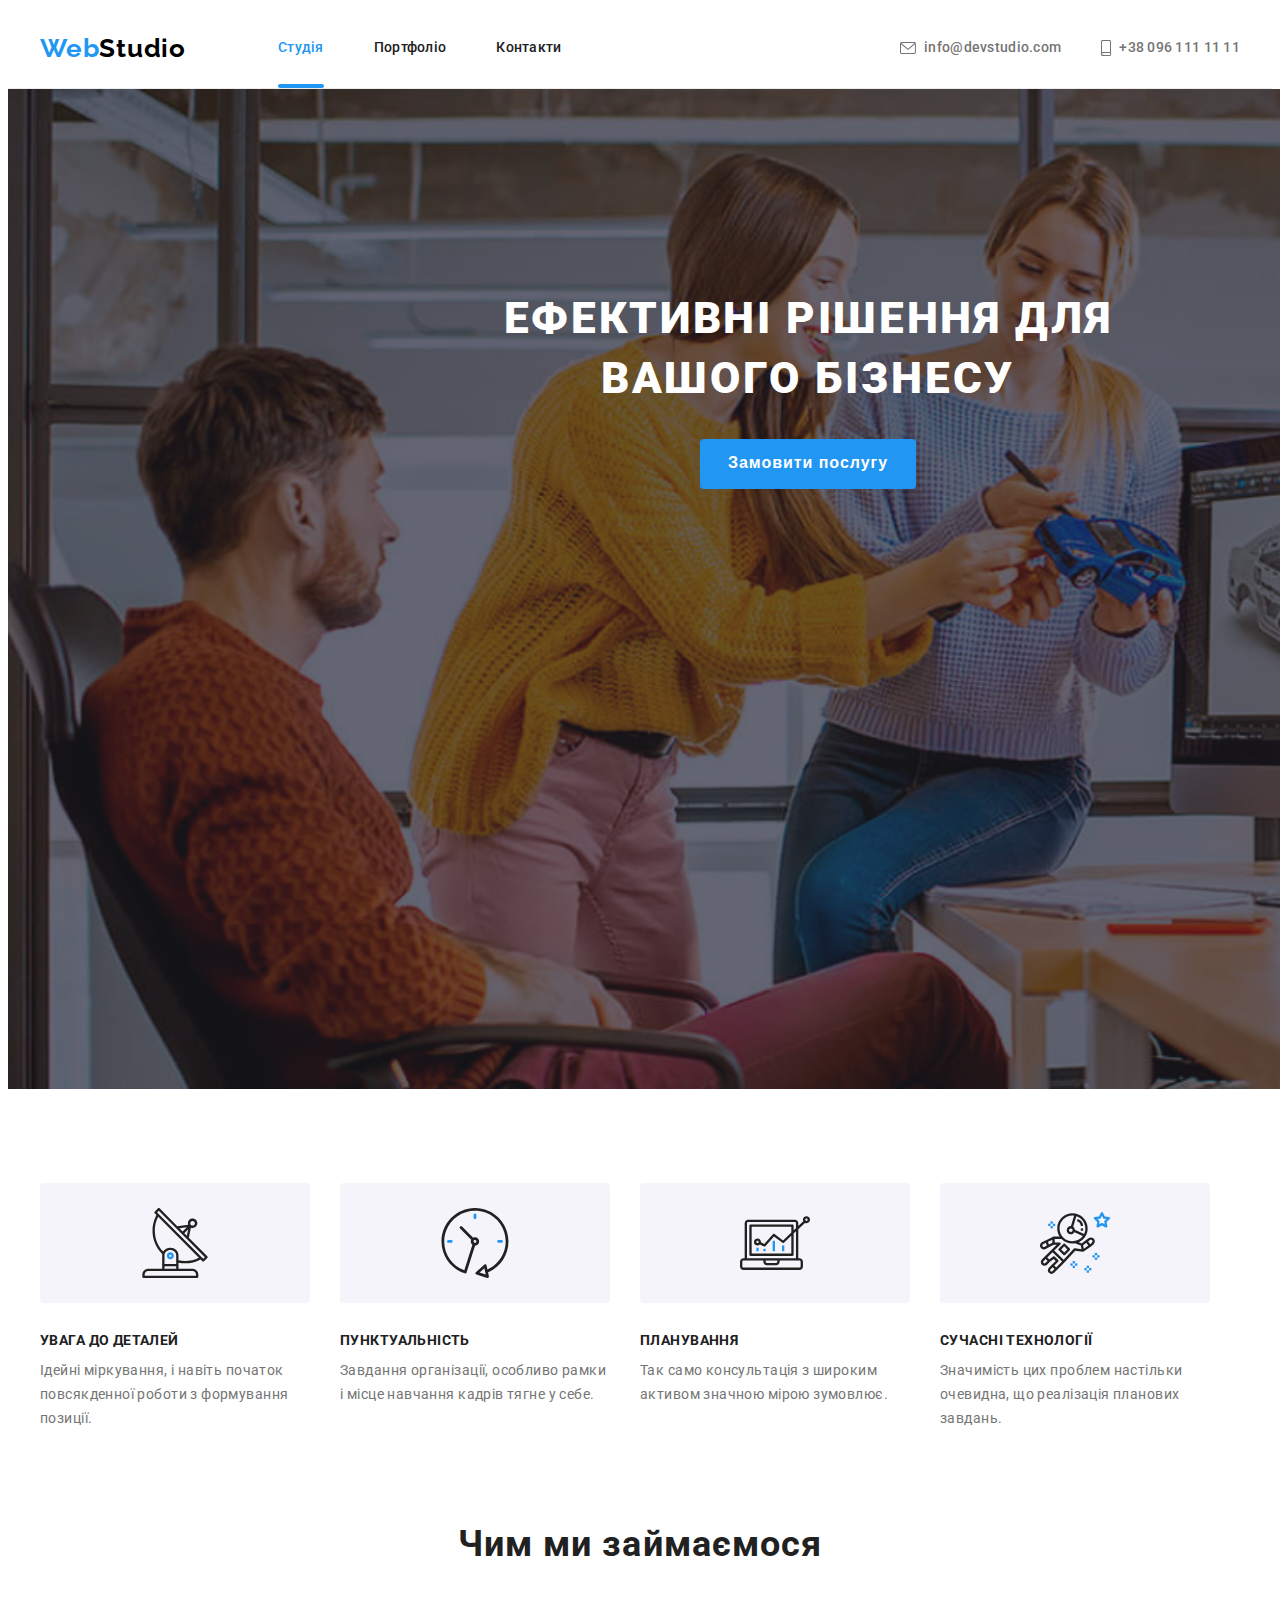
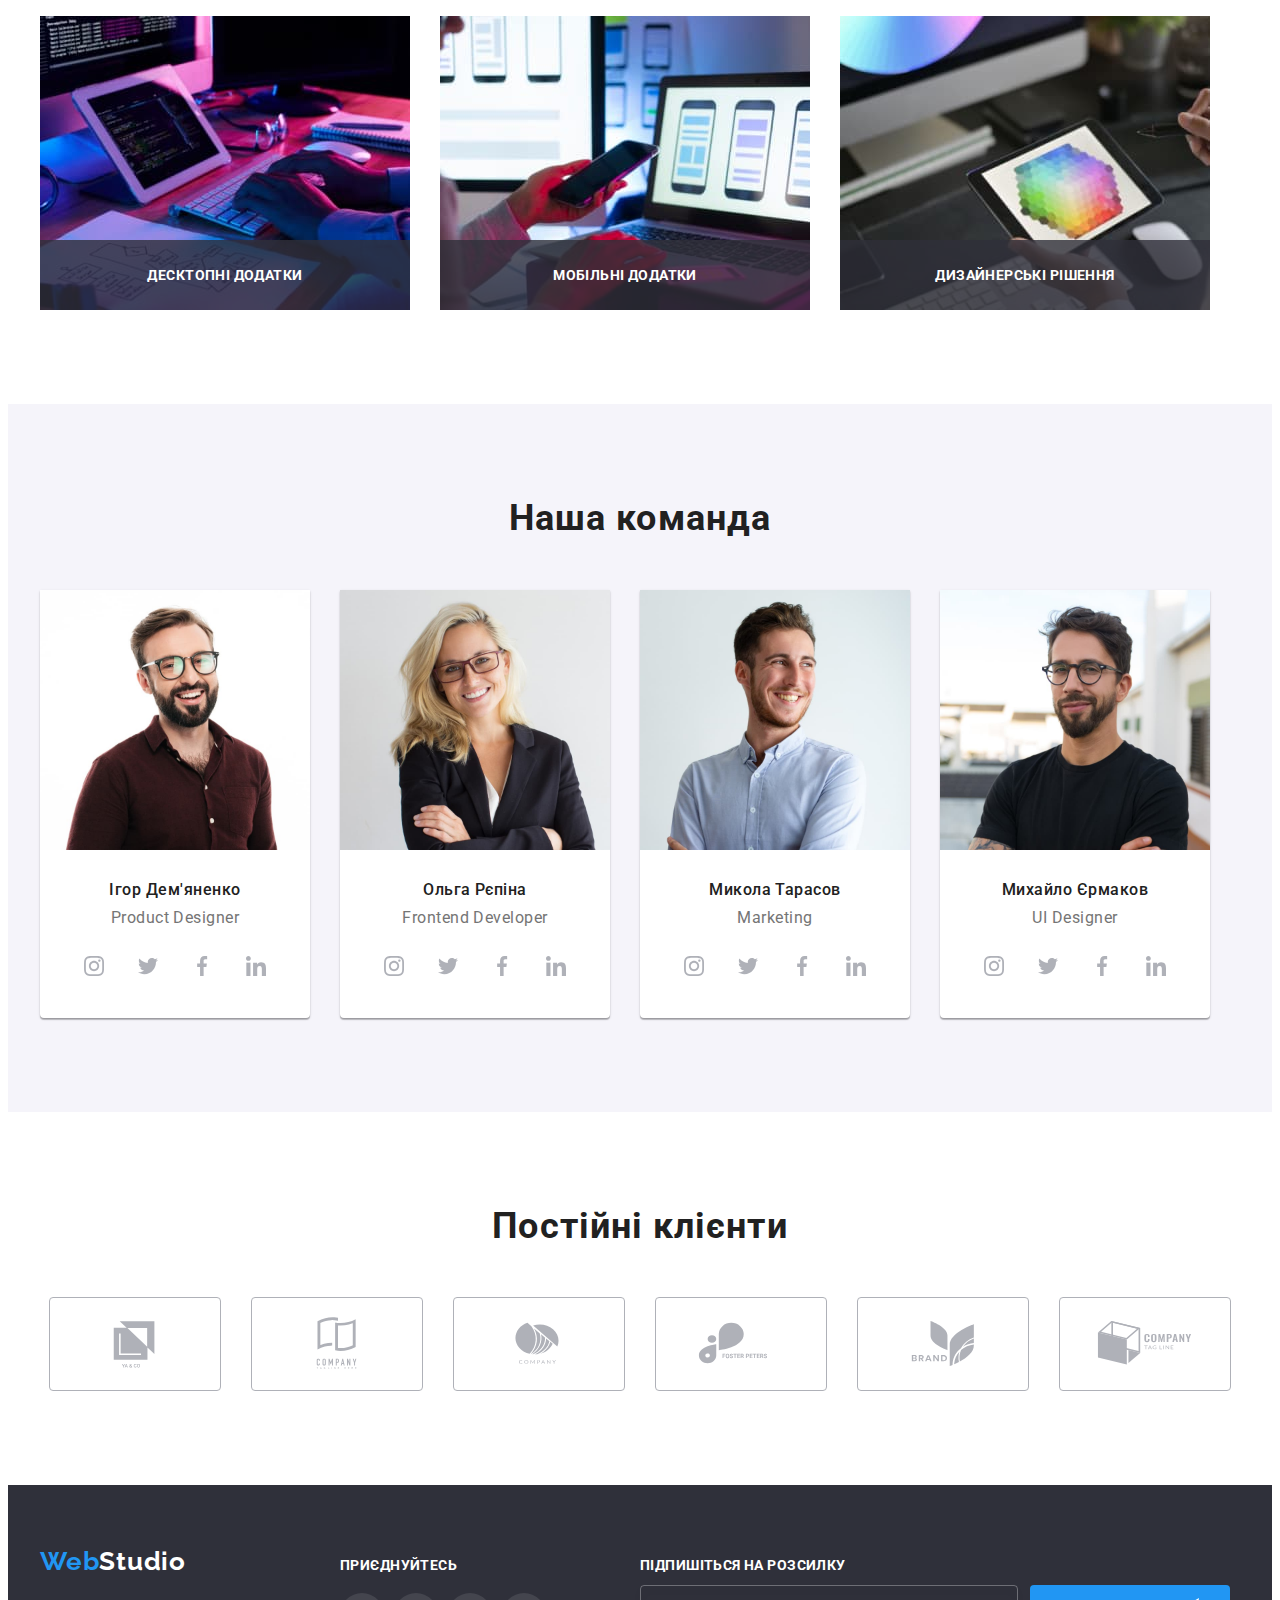
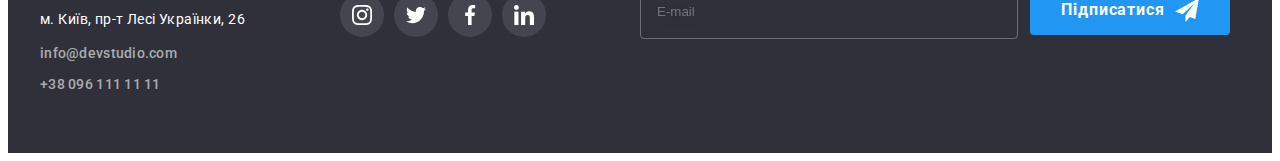
==== index.html @ a625bf7d "Add files via upload" ====
<!DOCTYPE html>

<html lang="uk">
<head>
    <meta charset="UTF-8">
    <meta http-equiv="X-UA-Compatible" content="IE=edge">
    <meta name="viewport" content="width=device-width, initial-scale=1.0">
    <title>WebStudio</title>
    <link rel="stylesheet" href="https://cdnjs.cloudflare.com/ajax/libs/modern-normalize/1.1.0/modern-normalize.min.css" integrity="sha512-wpPYUAdjBVSE4KJnH1VR1HeZfpl1ub8YT/NKx4PuQ5NmX2tKuGu6U/JRp5y+Y8XG2tV+wKQpNHVUX03MfMFn9Q==" crossorigin="anonymous" referrerpolicy="no-referrer">
    <link rel="preconnect" href="https://fonts.googleapis.com">
<link rel="preconnect" href="https://fonts.gstatic.com" crossorigin>
<link href="https://fonts.googleapis.com/css2?family=Raleway:wght@700&family=Roboto:wght@400;500;700;900&display=swap" rel="stylesheet">

    <link rel="stylesheet" href="./css/styles.css">
</head>
<body>
    <header class="main-header">
        <div class="container header-container">
        <nav class="navigation">
            <a class="logo"  href="./index.html" lang="en">
                <span>Web</span>Studio
            </a>
<ul class="list nav-list">
    <li class="nav-list-items">
        <a class="studio link menu-link-header" href="./index.html">Студія</a>
    </li>
    <li class="nav-list-items">
        <a class="menu-link link " href="./portfolio.html">Портфоліо</a>
    </li>
    <li class="nav-list-items">
        <a class="menu-link link " href="">Контакти</a>
    </li>
</ul>
</nav>
<ul class="list header-feedback">
   <li class="nav-feedback">
<a class=" link header-mail" href="mailto:info@devstudio.com">
    <svg class="header-images" width="16" height="12">
        <use href="./images/svg/social.svg#icon-envelope">

        </use>
    </svg>
    info@devstudio.com
    </a>
</li>

    <li class="nav-feedback">
<a class="link number" href="tel:+380961111111">
    <svg class="header-images" width="10" height="16">
        <use href="./images/svg/social.svg#icon-smartphone">

        </use>
    </svg>
    +38 096 111 11 11
</a>

</li>

</ul>
     </div>

    </header>
    <main>

    <section class="main-section-color">
        <div class="main-section container">
            <h1 class="main-text">Ефективні рішення для вашого бізнесу</h1>

                <button class="main-button" type="button" data-modal-open>Замовити послугу</button>
            </div>
    </section>
    <section class="our-advantages">
        <div class="container">
        <h2 class="invisible">Наші Переваги</h2>
        <ul class="list main-sabtitle">
            <li class="employees-subtitle">
                <div class="background-color">
                <svg class="work-images" width="70" height="70">
                    <use href="./images/svg/our-work.svg#icon-antenna-1"></use>
                </svg>
            </div>
                <h3 class="saptitel">УВАГА ДО ДЕТАЛЕЙ</h3>
                <p class="sabtitel">Ідейні міркування, і навіть початок повсякденної роботи з формування позиції.</p>
            </li>
            <li class="employees-subtitle">
                <div class="background-color">
                <svg class="work-images" width="70" height="70">
                    <use href="./images/svg/our-work.svg#icon-clock-1"></use>
                </svg>
            </div>
                <h3 class="saptitel">ПУНКТУАЛЬНІСТЬ</h3>
                <p class="sabtitel">Завдання організації, особливо рамки і місце навчання кадрів тягне у себе.</p>

            </li>
            <li class="employees-subtitle">
                <div class="background-color">
                <svg class="work-images" width="70" height="70">
                    <use href="./images/svg/our-work.svg#icon-diagram-1"></use>
                </svg>
            </div>
                <h3 class="saptitel">ПЛАНУВАННЯ</h3>
                <p class="sabtitel">Так само консультація з широким активом значною мірою зумовлює.</p>  
            </li>
            <li class="employees-subtitle">
                <div class="background-color">
                <svg class="work-images" width="70" height="70">
                    <use href="./images/svg/our-work.svg#icon-astronaut-1"></use>
                </svg>
            </div>
                <h3 class="saptitel">СУЧАСНІ ТЕХНОЛОГІЇ</h3>
        <p class="sabtitel">Значимість цих проблем настільки очевидна, що реалізація планових завдань.</p>
            </li>
        </ul>
</div>
    </section>
    <section class="our-work">
        <div class="container">
            <h2 class="team">Чим ми займаємося</h2>   
            <ul class="list work-images">
                <li class="images">
                  <img src="images/work/type.jpg" class="pictures" alt="друкує" width="370" height="294"> 
                  <div class="our-job text">Десктопні додатки</div> 
                </li>
                <li class="images">
                    <img src="images/work/telefone.jpg" class="pictures" alt="звіряє" width="370" height="294">  
                    <div class="our-job text">Мобільні додатки</div> 
                </li>
                <li class="images">
                    <img src="images/work/ipad.jpg" class="pictures" alt="малює" width="370" height="294">  
                    <div class="our-job text">Дизайнерські рішення</div> 
                </li>
            </ul>  
        </div> 
    </section>
    <section class="our-team"> 
        <div class="container">
            <h2 class="team">Наша команда</h2>
            <ul class="list employees">
                <li class="employees-card">
                    <img src="images/team/igor.jpg" class="pictures" alt="Ігор Дем'яненко" width="270" height="260">
                    <div class="names-jobs-style">
                    <h3 class="names">Ігор Дем'яненко</h3>
                    <p class="jobs">Product Designer</p>
                    <ul class="list workers-social">
                     <li class="workers-link-items">
                    <a href="" class="workers-link">
                        <svg class="workers">
                            <use href="./images/svg/social.svg#icon-instagram-2" width="20" height="20"></use>
                        </svg>
                    </a>
                    </li>
                    <li class="workers-link-items">
                    <a href="" class="workers-link">
                        <svg class="workers">
                            <use href="./images/svg/social.svg#icon-twitter-1" width="20" height="20"></use>
                        </svg>
                    </a>
                    </li>
                    <li class="workers-link-items">
                    <a href="" class="workers-link">
                        <svg class="workers">
                            <use href="./images/svg/social.svg#icon-facebook-1" width="20" height="20"></use>
                        </svg>
                    </a>
                    </li>
                    <li class="workers-link-items">
                    <a href="" class="workers-link">
                        <svg class="workers">
                            <use href="./images/svg/social.svg#icon-linkedin-1" width="20" height="20"></use>
                        </svg>
                    </a>
                    </li>
                    </ul>   
                </div>

                </li>
                <li class="employees-card">
                    <img src="images/team/repinaolga.jpg" class="pictures" alt="Ольга Рєпіна" width="270" height="260">
                    <div class="names-jobs-style">
                    <h3 class="names">Ольга Рєпіна</h3>
                    <p class="jobs">Frontend Developer</p>
                    <ul class="list workers-social">
                        <li class="workers-link-items">
                       <a href="" class="workers-link">
                           <svg class="workers">
                               <use href="./images/svg/social.svg#icon-instagram-2" width="20" height="20"></use>
                           </svg>
                       </a>
                       </li>
                       <li class="workers-link-items">
                       <a href="" class="workers-link">
                           <svg class="workers">
                               <use href="./images/svg/social.svg#icon-twitter-1" width="20" height="20"></use>
                           </svg>
                       </a>
                       </li>
                       <li class="workers-link-items">
                       <a href="" class="workers-link">
                           <svg class="workers">
                               <use href="./images/svg/social.svg#icon-facebook-1" width="20" height="20"></use>
                           </svg>
                       </a>
                       </li>
                       <li class="workers-link-items">
                       <a href="" class="workers-link">
                           <svg class="workers">
                               <use href="./images/svg/social.svg#icon-linkedin-1" width="20" height="20"></use>
                           </svg>
                       </a>
                       </li>
                       </ul>   
                    
                    </div>

                </li>
                <li class="employees-card">
                    <img src="images/team/mikola.jpg" class="pictures" alt="Микола Тарасов" width="270" height="260">
                    <div class="names-jobs-style">
                    <h3 class="names">Микола Тарасов</h3>
                    <p class="jobs">Marketing</p>
                    <ul class="list workers-social">
                     <li class="workers-link-items">
                    <a href="" class="workers-link">
                        <svg class="workers">
                            <use href="./images/svg/social.svg#icon-instagram-2" width="20" height="20"></use>
                        </svg>
                    </a>
                    </li>
                    <li class="workers-link-items">
                    <a href="" class="workers-link">
                        <svg class="workers">
                            <use href="./images/svg/social.svg#icon-twitter-1" width="20" height="20"></use>
                        </svg>
                    </a>
                    </li>
                    <li class="workers-link-items">
                    <a href="" class="workers-link">
                        <svg class="workers">
                            <use href="./images/svg/social.svg#icon-facebook-1" width="20" height="20"></use>
                        </svg>
                    </a>
                    </li>
                    <li class="workers-link-items">
                    <a href="" class="workers-link">
                        <svg class="workers">
                            <use href="./images/svg/social.svg#icon-linkedin-1" width="20" height="20"></use>
                        </svg>
                    </a>
                    </li>
                    </ul>   
                    
                    </div>

                </li>
                <li class="employees-card">
                    <img src="images/team/michael.jpg" class="pictures" alt="Михайло Єрмаков" width="270" height="260">
                    <div class="names-jobs-style">
                    <h3 class="names">Михайло Єрмаков</h3>
                    <p class="jobs">UI Designer</p>
                    <ul class="list workers-social">
                     <li class="workers-link-items">
                    <a href="" class="workers-link">
                        <svg class="workers">
                            <use href="./images/svg/social.svg#icon-instagram-2" width="20" height="20"></use>
                        </svg>
                    </a>
                    </li>
                    <li class="workers-link-items">
                    <a href="" class="workers-link">
                        <svg class="workers">
                            <use href="./images/svg/social.svg#icon-twitter-1" width="20" height="20"></use>
                        </svg>
                    </a>
                    </li>
                    <li class="workers-link-items">
                    <a href="" class="workers-link">
                        <svg class="workers">
                            <use href="./images/svg/social.svg#icon-facebook-1" width="20" height="20"></use>
                        </svg>
                    </a>
                    </li>
                    <li class="workers-link-items">
                    <a href="" class="workers-link">
                        <svg class="workers">
                            <use href="./images/svg/social.svg#icon-linkedin-1" width="20" height="20"></use>
                        </svg>
                    </a>
                    </li>
                    </ul>   
                    </div>

                </li>
                    
            </ul>
        </div>   
    </section>
    <section class="company">
        <div class="container">
        <h2 class="team ">Постійні клієнти</h2>

      <ul class=" list company-style">
        <li class="company-margin">
            <a href="" class="company-link">
                <svg class="company-icon">
                    <use href="./images/svg/company.svg#icon-Logo"></use>
                </svg>
            </a>
        </li>
        <li class="company-margin">
            <a href="" class="company-link">
                <svg class="company-icon">
                    <use href="./images/svg/company.svg#icon-Logo-1"></use>
                </svg>
            </a>
        </li>
        <li class="company-margin">
            <a href="" class="company-link">
                <svg class="company-icon">
                    <use href="./images/svg/company.svg#icon-Logo-2"></use>
                </svg>
            </a>
        </li>
        <li class="company-margin">
            <a href="" class="company-link">
                <svg class="company-icon">
                    <use href="./images/svg/company.svg#icon-Logo-3"></use>
                </svg>
            </a>
        </li>
        <li class="company-margin">
            <a href="" class="company-link">
                <svg class="company-icon">
                    <use href="./images/svg/company.svg#icon-Logo-4"></use>
                </svg>
            </a>
        </li>
        <li class="company-margin">
            <a href="" class="company-link">
                <svg class="company-icon">
                    <use href="./images/svg/company.svg#icon-Logo-5"></use>
                </svg>
            </a>
        </li>
      </ul>
</div>
    </section>
         </main>

    <footer>
        <div class="container footer-position">
            <div class="footer-address-position">
        <a class="footer-logo logo"  href="./index.html" lang="en">
            <span>Web</span>Studio
        </a>
            <address>
            <ul class="list footer-finish">
                <li class="footer-address">
                    <a class="link feedback-adress" href="https://goo.gl/maps/wqpZzDvNSCtZP2SS6" 
                    target="_blank" 
                    rel="noopener noreferrer">м. Київ, пр-т Лесі Українки, 26</a>
                </li>
                <li class="footer-address">
                    <a class="link feedback" href="mailto:info@devstudio.com">info@devstudio.com</a>
                </li>
                <li class="footer-address">
                    <a class="link feedback" href="tel:+380961111111">+38 096 111 11 11</a>
                </li>
            </ul>
        </address>
    </div>
<div class="footer-margin">
    <h2 class="team footer-team">приєднуйтесь</h2>
    <ul class="list workers-social-footer">
        <li class="workers-link-items">
       <a href="" class="workers-link-footer">
           <svg class="workers-footer">
               <use href="./images/svg/social.svg#icon-instagram-2" width="20" height="20"></use>
           </svg>
       </a>
       </li>
       <li class="workers-link-items">
       <a href="" class="workers-link-footer">
           <svg class="workers-footer">
               <use href="./images/svg/social.svg#icon-twitter-1" width="20" height="20"></use>
           </svg>
       </a>
       </li>
       <li class="workers-link-items">
       <a href="" class="workers-link-footer">
           <svg class="workers-footer">
               <use href="./images/svg/social.svg#icon-facebook-1" width="20" height="20"></use>
           </svg>
       </a>
       </li>
       <li class="workers-link-items">
       <a href="" class="workers-link-footer">
           <svg class="workers-footer">
               <use href="./images/svg/social.svg#icon-linkedin-1" width="20" height="20"></use>
           </svg>
       </a>
       </li>
       </ul>   
</div>
    <div>
<h2 class="text feedback-footer-text">Підпишіться на розсилку</h2>
        <form class="ex-flex"> 
        <span>
    <input name="user_mail" type="email" class="contact-mail-footer" placeholder="E-mail">
</span>
    <button type="button" class="footer-btn">Підписатися
        <svg class="picture-button">
         <use href="./images/svg/social.svg#telegramm" width="24" height="24"></use>
        </svg>
    </button>
</form>
</div>
    </div>
    </footer>
    <div class="backdrop is-hidden " data-modal>
        <div class="modal-window ">
            <button type="button" class="close-button" data-modal-close>
            <svg class="modal-close-icon" width="11" height="11">
                <use href="./images/svg/social.svg#close-button"></use>
            </svg>
        </button>

        <form class="contact-form">
            <p class="modal-window-text">Залиште свої дані, ми вам передзвонимо</p>
            <label class="contact-form-field">
                Ім'я
                <span class="contact-form-images">
                <input name="user_name" type="text" class="contact-form-input">
                <svg class="contact-form-images-pic">
                    <use href="./images/svg/social.svg#contact-user" width="12" height="12"></use> 
                </svg>
                </span>
            </label>
            <label class="contact-form-field">
                Телефон
                <span class="contact-form-images">
                <input name="user_telefone" type="tel" class="contact-form-input">
                <svg class="contact-form-images-pic">
                    <use href="./images/svg/social.svg#contact-telefone" width="13" height="13"></use> 
                </svg>
                </span>
            </label>
            <label class="contact-form-field">
                Пошта
                <span class="contact-form-images">
                <input name="user_mail" type="email" class="contact-form-input">
                <svg class="contact-form-images-pic">
                    <use href="./images/svg/social.svg#contact-mail" width="15" height="12"></use> 
                </svg>
                </span>
            </label>
            <label class="contact-form-field">
                Коментар
                <textarea name="user_comment" class="contact-form-message" placeholder="Введіть текст">

                </textarea>
            </label>
            <div class="contact-form-checkbox">
                <input id="checkbox" name="accept" type="checkbox" class="input-contact-form-checkbox visual-hidden" required>
                <label for="checkbox" class="contact-form-checkbox-label ">
                    Погоджуюся з розсилкою та приймаю&nbsp;<a href="" class="contact-link">Умови договору</a>
                </label>
                <button type="submit" class="contact-form-btn">Відправити</button>
            </div>
        </form>
        </div>
    </div>
    <script src="./js/modal.js"></script>
</body>
</html>
---- css/styles.css ----
/*=================PRIMARY=================*/

:root{
    --accent-color: #2196F3;
    --primary-text-color: #212121;
    --text-color: #FFFFFF;
    --feedback-color: #757575;
    --background-button-color: #188CE8;
    --background-buttons-color: #F5F4FA;
    --background-color: #2F303A ;
    --logo-color: #000000;
    --portfolio-background-color: #F5F5F5;
    --portfolio-header-color: #ECECEC;
    --social-color:  #AFB1B8;
    --contact-color: #212121;
}

/*=================CMON=================*/
.visual-hidden{
    position: absolute;
    width: 1px;
    height: 1px;
    margin: -1px;
    margin-top: 10px;
    margin-left: 8px;
    border: 0;
    padding: 0;
    white-space: nowrap;
    clip-path: inset(100%);
    clip: rect(0 0 0 0);
    overflow: hidden;
}
.text{
    font-family: 'Roboto';
font-style: normal;
font-weight: 700;
font-size: 14px;
line-height: 16px;
text-align: center;
letter-spacing: 0.03em;
text-transform: uppercase;
color: var(--text-color);
}
.link{
    text-decoration: none;
    font-family: 'Roboto', sans-serif;
font-style: normal;
font-weight: 500;
font-size: 14px;
line-height: 1.14;
letter-spacing: 0.02em;
color: var(--primary-text-color);
letter-spacing: 0.02em;
transition: color 250ms cubic-bezier(0.4, 0, 0.2, 1);
}
.link:hover,
.link:focus{

    color: var(--accent-color);
}
.container{
    width: 1200px;
    margin-left: auto;
    margin-right: auto;
    padding-left: 15px;
    padding-right: 15px;
}

.list{
    list-style: none;
    padding-left: 0px;
    margin-bottom: 0px;
}
body {
    color: var(--primary-text-color);
    font-family: 'Roboto', sans-serif;
}
.feedback-adress{
    color: var(--text-color);
    font-style: normal;
    font-weight: 400;
    font-size: 14px;
    line-height: 24px;
    letter-spacing: 0.03em;
}
/*=================/CMON=================*/



/*=================HEADER=================*/
.number{
    color: var(--feedback-color);
    padding-top: 32px;
    padding-bottom: 32px;
    display: flex;
    align-items: center;
}
.header-mail{
    color: var(--feedback-color);
    padding-top: 32px;
    padding-bottom: 32px;
    display: flex;
    align-items: center;
}

.studio{
    color: var(--accent-color);
    display: block;
    padding-bottom: 32px;
padding-top: 32px;

}
.logo{
    margin-right: 92px;
    text-decoration: none;
    font-family: 'Raleway',sans-serif;

font-style: normal;
font-weight: 700;
font-size: 26px;
line-height: 1.19;
color: var(--logo-color);
letter-spacing: 0.03em;
}
span{
    color: var(--accent-color);
}
.feedback{
    color: rgba(255, 255, 255, 0.6);
}
.header-container{
    display: flex;
    align-items: center;
}
.navigation{
    display: flex;
    align-items: center;
}
.nav-list{
  display: flex;
  align-items: center; 
  margin-top: 0; 
}
.header-feedback{
    display: flex;
    align-items: center;
    margin-left: auto;
    margin-top: 0;
}
.nav-list-items:not(:last-child){
    margin-right: 50px;
}
.nav-feedback:not(:last-child){
    margin-right: 40px;
}
.header-images{
    fill:currentColor;
    margin-right: 8px;
    
}
.menu-link-header{
    position: relative;
}
.menu-link-header::after{
    content: '';
    position: absolute;
    left: 0;
    bottom: 0;
    background: #2196F3;
    border-radius: 2px;
    display: block;
    width: 100%;
    height: 4px;
}
/*=================/HEADER=================*/


/*=================TEXT=================*/
.employees{
    display: flex;
    flex-wrap: wrap;
    margin-top: -30px;
    margin-left: -30px;
}
.employees-card{
    box-shadow: 0px 1px 3px rgba(0, 0, 0, 0.12),
     0px 1px 1px rgba(0, 0, 0, 0.14),
     0px 2px 1px rgba(0, 0, 0, 0.2);
     border-radius: 0px 0px 4px 4px;
     margin-top: 30px;
     margin-left: 30px;
     background-color: var(--text-color);
}
.main-section{
    justify-content:center;
    
}
.main-section-color{
    width: 1600px;
    height: 600px;
    margin-left: auto;
    margin-right: auto;
    background-image: linear-gradient(
        rgba(47, 48, 58, 0.4),
    rgba(47, 48, 58, 0.4)
    ), 
    url("../images/background/Img.png");
    background-size: cover;
    background-color: var(--background-color);
    padding-top: 200px;
    padding-bottom: 200px;
}
.main-text{
    text-align: center;
    max-width: 696px;
font-style: normal;
font-weight: 900;
font-size: 44px;
line-height: 1.36;
text-align: center;
letter-spacing: 0.06em;
text-transform: uppercase;
color: var(--text-color);
margin-bottom: 30px;
margin-top: 0;
margin-left: auto;
margin-right: auto;
}
.invisible{
    position: absolute;
    white-space: nowrap;
    width: 1px;
    height: 1px;
    overflow: hidden;
    border: 0;
    padding: 0;
    clip: rect(0 0 0 0);
    clip-path: inset(50%);
    margin: -1px;
}
.main-button{
    padding: 10px 24px;
    width: 216px;
    height: 50px;
    margin: 0 auto;
  display: block;
    
font-style: normal;
font-weight: 700;
font-size: 16px;
line-height: 1.8;
align-items: center;
text-align: center;
letter-spacing: 0.06em;
border-radius: 4px;
border: none;
    color: var(--text-color);
    background: var(--accent-color);
    transition:color 250ms cubic-bezier(0.4, 0, 0.2, 1);
}
.main-button:hover,
.main-button:focus{
    background-color: var(--background-button-color);
    cursor: pointer;
}
.main-button:active{
    background-color: var(--accent-color)
}
.saptitel{
    

font-style: normal;
font-weight: 700;
font-size: 14px;
line-height: 1.14;
letter-spacing: 0.03em;
text-transform: uppercase;
color: var(--primary-text-color);
max-width: 270px;
margin-top: 0;
margin-bottom: 10px;
}
.sabtitel{
    
font-style: normal;
font-weight: 400;
font-size: 14px;
line-height: 1.7;
letter-spacing: 0.03em;
color: var(--feedback-color);
max-width: 270px;
margin-top: 0;
margin-bottom: 0;
}
.main-sabtitle{
    display: flex;
    margin-top: 0;
}
.employees-subtitle:not(:last-child){
    margin-right: 30px;
}
.our-team{
    padding-top: 94px;
    padding-bottom: 94px;
    background-color: var(--background-buttons-color);
}
.team{
    

font-style: normal;
font-weight: 700;
font-size: 36px;
line-height: 1.16;
text-align: center;
letter-spacing: 0.03em;
margin-top: 0;
margin-bottom: 50px;
}
.names{
font-style: normal;
font-weight: 500;
font-size: 16px;
line-height: 19px;
text-align: center;
letter-spacing: 0.03em;
margin-top: 0;
margin-bottom: 10px;
}
.names-jobs-style{
    padding-top: 30px;
    padding-bottom: 30px;
    padding-left: 32px;
    padding-right: 32px;
}
.jobs{
    
color: var(--feedback-color);
font-style: normal;
font-weight: 400;
font-size: 16px;
line-height: 1.18;
text-align: center;
letter-spacing: 0.03em;
margin-top: 0;
margin-bottom: 16px;
}
.footer-logo{
    color: var(--text-color);
    margin-bottom: 28px;
}
footer{
    background-color: var(--background-color);
    padding-top: 60px;
    padding-bottom: 60px;
}
.work-images{
    display: flex;
    padding-left: 0;
    margin-top: 0;
}
.footer-address:not(:last-child){
    margin-bottom: 12px;
}
.footer-finish{
    margin-top: 0;
    margin-bottom: 0px;
}
.images{
    position: relative;
    display: block;
    justify-content: center;
    align-items:center ;
}
.our-job{
    display: flex;
    justify-content: center;
    align-items:center ;
    position:absolute;
    bottom: 0;
    width: 370px;
    height: 70px;
    background: rgba(47, 48, 58, 0.8);
}
.images:not(:last-child){
    margin-right: 30px;
}
.our-advantages{
    padding-bottom: 94px;
    padding-top: 94px;
}
.our-work{
    padding-bottom: 94px;
}
.pictures{
    display: block;
}
address{
margin-top: 30px;
}

.background-color{
    display: flex;
    background-color: var(--background-buttons-color);
    width: 270px;
    height: 120px;
    border-radius: 4px;
  align-items: center;
  justify-content: center;
  margin-bottom: 30px;  
}

.workers-link:focus .workers,
.workers-link:hover .workers{
    fill: var(--text-color);
}


.workers-link:focus,
.workers-link:hover{
    background-color: var(--accent-color);
}
.workers-link{
    display: flex;
    align-items: center;
    justify-content: center;
    width: 44px;
    height: 44px;
    border-radius: 50%;
    transition:background-color 250ms cubic-bezier(0.4, 0, 0.2, 1);
}
.workers{
    width: 20px;
    height: 20px;
    fill: var(--social-color);
    transition:fill 250ms cubic-bezier(0.4, 0, 0.2, 1);
}
.workers-social{
    display: flex;
    justify-content: space-between;
}
.workers-link-items:not(:last-child){
margin-right: 10px;
}
.company{
    padding-top: 94px; 
    padding-bottom: 94px;
    padding-left: 0;
    padding-right: 0;
}
.company-icon{
    width: 106px;
    height: 60px;
}
.company-link:hover,
.company-link:focus{
    fill: var(--accent-color);
    border-color: var(--accent-color);
}
.company-style{
    margin-top: 0;
    display: flex;
    justify-content: center;
}
.company-margin:not(:last-child){
margin-right: 30px;
}
.company-link{
    display: flex;
    width: 170px;
    height: 92px;
    justify-content: center;
    align-items: center;
    fill: var(--social-color);
    border-radius: 4px ;
    border-style: solid;
    border-width: 1px;
    border-color: var(--social-color);
    transition:fill 250ms cubic-bezier(0.4, 0, 0.2, 1), border-color 250ms cubic-bezier(0.4, 0, 0.2, 1);
}
.footer-position{
    display: flex;
    align-items: baseline;
}
.workers-social-footer{
    display: flex;
    justify-content: space-between;
    margin-top: 0;
}
.footer-team{
    color: var(--text-color);
    text-align: left;
    margin-bottom: 20px;
    font-family: 'Roboto';
font-style: normal;
font-weight: 700;
font-size: 14px;
line-height: 16px;
letter-spacing: 0.03em;
text-transform: uppercase;
}
.workers-link-footer{
    display: flex;
    align-items: center;
    justify-content: center;
    width: 44px;
    height: 44px;
    border-radius: 50%;
    background: rgba(255, 255, 255, 0.1);
    transition:background-color 250ms cubic-bezier(0.4, 0, 0.2, 1);
}
.workers-footer{
    width: 20px;
    height: 20px;
    fill: var(--text-color);
    transition:fill 250ms cubic-bezier(0.4, 0, 0.2, 1);
}
.workers-link-footer:focus,
.workers-link-footer:hover{
    background-color: var(--accent-color);
}
.footer-address-position{
    width: 230px;
    margin-right: 70px;
}
/*=================/TEXT=================*/


/*=================PORTFOLIO================*/

.portfolio{
    color: var(--accent-color);
}

.main-header{
    border-style: solid;
    border-width: 1px;
    border-top: none;
    border-left: none;
    border-right: none;
    margin-bottom: 0;
    border-color: var(--portfolio-header-color);
}
.menu-link{
display: block;
padding-bottom: 32px;
padding-top: 32px;
}
.buttons-indent:not(:last-child){
    margin-right: 8px;
}
.button{
    padding: 6px 22px;
    margin-top: 5px;
    font-family: 'Roboto';
    font-style: normal;
    font-weight: 500;
    font-size: 16px;
    line-height: 1.6;
    text-align: center;
    letter-spacing: 0.03em;
    border: none;
  background: var(--background-buttons-color);
  border-radius: 4px;
   transition:color 250ms cubic-bezier(0.4, 0, 0.2, 1),background-color 250ms cubic-bezier(0.4, 0, 0.2, 1),box-shadow 250ms cubic-bezier(0.4, 0, 0.2, 1);
}
.button:hover,
.button:focus{
    box-shadow: 0px 3px 1px rgba(0, 0, 0, 0.1), 
    0px 1px 2px rgba(0, 0, 0, 0.08), 
    0px 2px 2px rgba(0, 0, 0, 0.12);
    color: var(--text-color);
    background: var(--accent-color);
}
.portfolio-indent{
    margin-top: 0;
    margin-bottom: 50px;
    display: flex;
    justify-content: center;
}
.border-color{
    border-width: 1px;
  border-style: solid;
  border-color: var(--background-buttons-color);
  border-top: none;
  padding-left: 24px;
  padding-right: 24px;
  padding-top: 20px;
  padding-bottom: 20px;
  background-color: var(--text-color);
  position: relative;
  z-index: 2;
}     
.portfolio-headers{
    

font-style: normal;
font-weight: 700;
font-size: 18px;
line-height: 2;
letter-spacing: 0.06em;
margin-bottom: 4px;
margin-top: 0;
}
.headers-veiw{
    

font-style: normal;
font-weight: 400;
font-size: 16px;
line-height: 1.8;
letter-spacing: 0.03em;
color: var(--feedback-color);
margin-bottom: 0;
margin-top: 0;
}
.employees-card-portfolio{
    margin-top: 30px;
    margin-left: 30px;
} 
.link-portfolio:focus,
.link-portfolio:hover{
    box-shadow: 0px 1px 1px rgba(0, 0, 0, 0.12),
    0px 4px 4px rgba(0, 0, 0, 0.06),
     1px 4px 6px rgba(0, 0, 0, 0.16);
}
.portfolio-background{
    padding-top: 94px;
    padding-bottom: 94px;
}
.link-portfolio{
    display: block;
    text-decoration: none;
    color: var(--primary-text-color);
    position: relative;   
    overflow: hidden;
    transition:box-shadow 250ms cubic-bezier(0.4, 0, 0.2, 1);
}
.text-portfolio{
    align-items: center;
    justify-content: center;
    display: flex;
    width: 370px;
    height: 294px;
    background: rgba(33, 150, 243, 0.9);
    position: absolute;
    bottom: 0;
    top: 75%;
    z-index: 1;
    transition:top 250ms cubic-bezier(0.4, 0, 0.2, 1);
}
.link-portfolio:hover .text-portfolio,
.link-portfolio:focus .text-portfolio{
    top: 0;
}
.text-portfolio-theme{
    font-family: 'Roboto';
font-style: normal;
font-weight: 400;
font-size: 18px;
line-height: 28px;
letter-spacing: 0.03em;
padding: 64px 24px;
color: var(--text-color);
}
/*=================/PORTFOLIO================*/



/*=================CONTACT-FORM================*/

.contact-form{
padding: 40px;
}
.contact-form-field{
    display: block;
    margin-top: 10px;
    font-family: 'Roboto';
font-style: normal;
font-weight: 400;
font-size: 12px;
line-height: 14px;
letter-spacing: 0.01em;
color: var(--feedback-color);
}
.contact-form-input{
    width: 100%;
    height: 40px;
    border: 1px solid rgba(33, 33, 33, 0.2);
border-radius: 4px;
margin-top: 4px;
padding-left: 42px;
}
.contact-form-input:focus,
.contact-form-input:hover{
    outline: none;
border-color: var(--accent-color);
}
.contact-form-input:focus + .contact-form-images-pic{
    fill: var(--accent-color);   
}
.contact-form-input:hover + .contact-form-images-pic{
    fill: var(--accent-color);   
}

.contact-form-images-pic{
    display: block;
    width: 18px;
    height: 18px;
    position:absolute;
    top: 60%;
    left: 14px;
    transform: translateY(-50%);
    fill: var(--contact-color);
}
.contact-form-images{
    position: relative;
    display: block;
}
.contact-form-message{
    width: 100%;
    height: 120px;
    margin-top: 4px;
    padding: 10px 15px;
    resize: none;
    border: 1px solid rgba(33, 33, 33, 0.2);
    border-radius: 4px;
    margin-bottom: 20px;
}
.contact-form-message:focus{
    outline: none;
    border-color: var(--accent-color);
}
.contact-form-checkbox-label{
    display: flex;
    align-items: center;
    margin-bottom: 30px;
    font-family: 'Roboto';
font-style: normal;
font-weight: 400;
font-size: 14px;
line-height: 24px;
letter-spacing: 0.03em;
color: var(--feedback-color);
margin-left: 15px;
}



.contact-form-checkbox-label::before{
    display: inline-block;
    width: 16px;
    height: 15px;
    border: 2px solid;
    border-color: var(--contact-color);
    border-radius: 2px;
    cursor: pointer;
    content: '';
    margin-right: 8px;

}
.input-contact-form-checkbox:checked + .contact-form-checkbox-label::before{
    border: 0;
    background-repeat: no-repeat;
    background-image: url(../images/check-box/accept.svg);
    background-position: center;
    background-color: var(--accent-color);
    
}
.input-contact-form-checkbox:hover,
.input-contact-form-checkbox:focus + .contact-form-checkbox-label::before{
    border-color: var(--accent-color);
}
.contact-link{
    color: var(--accent-color);
}
.contact-form-btn{
    padding: 10px 24px;
    width: 200px;
    height: 50px;
    margin: 0 auto;
  display: block;
    
font-style: normal;
font-weight: 700;
font-size: 16px;
line-height: 1.8;
align-items: center;
text-align: center;
letter-spacing: 0.06em;
border-radius: 4px;
border: none;
box-shadow: 0px 4px 4px rgba(0, 0, 0, 0.15);
    color: var(--text-color);
    background: var(--accent-color);
    transition:color 250ms cubic-bezier(0.4, 0, 0.2, 1);
}
.contact-form-btn:hover,
.contact-form-btn:focus{
    background-color: var(--background-button-color);
    cursor: pointer;
}
.contact-mail-footer{
    width: 358px;
    height: 50px;
    border: 1px solid rgba(255, 255, 255, 0.3);
filter: drop-shadow(0px 4px 4px rgba(0, 0, 0, 0.15));
border-radius: 4px;
padding-left: 16px;
    margin-right: 12px;
    margin-top: 0;
    background: transparent;
    color:var(--text-color);
}
/*=================CONTACT-FORM================*/



/*=================FINISH================*/
.backdrop.is-hidden{
    opacity: 0;
    visibility: hidden;
    pointer-events: none;
}
.backdrop{
position: fixed;
top: 0;
left: 0;
width: 100vw;
height: 100vh;
background-color:rgba(0, 0, 0, 0.2);
transition:250ms cubic-bezier(0.4, 0, 0.2, 1);
}
.backdrop.is-hidden .modal-window{
    top: 50%;
    left: 50%;
    transform: translate(-50%,-50%) scale(0.5);

}
.modal-window{
    position: absolute;
    top: 50%;
    left: 50%;
    transform: translate(-50%,-50%);
    width: 528px;
    height: 580px;
    background-color: var(--text-color);
    box-shadow: 0px 1px 3px rgba(0, 0, 0, 0.12),
     0px 1px 1px rgba(0, 0, 0, 0.14),
      0px 2px 1px rgba(0, 0, 0, 0.2);
     border-radius: 4px;
     transition: 250ms cubic-bezier(0.4, 0, 0.2, 1);

}
.close-button:hover{
    fill: var(--accent-color); 
}

.footer-btn:hover,
.footer-btn:focus{
    background: var(--background-button-color);
    box-shadow: 0px 4px 4px rgba(0, 0, 0, 0.15);
}
.footer-btn{
    font-family: 'Roboto';
font-style: normal;
font-weight: 700;
font-size: 16px;
line-height: 30px;
letter-spacing: 0.06em;
display: flex;
align-items: center;
justify-content: center;
width: 200px;
height: 50px;
background: #2196F3;
border-radius: 4px;
border: 0;
padding: 0;
color: var(--text-color);
cursor: pointer;
}
.close-button{
    position: absolute;
    top: 8px;
    right: 8px;
    width: 30px;
    height: 30px;
    border-radius: 50%;
    border: 1px solid rgba(0, 0, 0, 0.1);
    background-color: var(--text-color);
    padding: 0;
    display: flex;
    justify-content: center;
    align-items: center;
    cursor: pointer;
    transition: 250ms cubic-bezier(0.4, 0, 0.2, 1);
}
.modal-window-text{
    font-family: 'Roboto';
font-style: normal;
font-weight: 700;
font-size: 20px;
line-height: 23px;
text-align: center;
letter-spacing: 0.03em;
margin-top: 0;
margin-bottom: 12px;
    
}
.footer-margin{
    margin-right: 94px;
}
.feedback-footer-text{
    text-align: left;
}
.picture-button{
    width: 24px;
    height: 24px;
    margin-left: 10px;
    fill:var(--text-color);
}
.contact-footer-message{
    display: flex;
}
.ex-flex{
    display: flex;
}
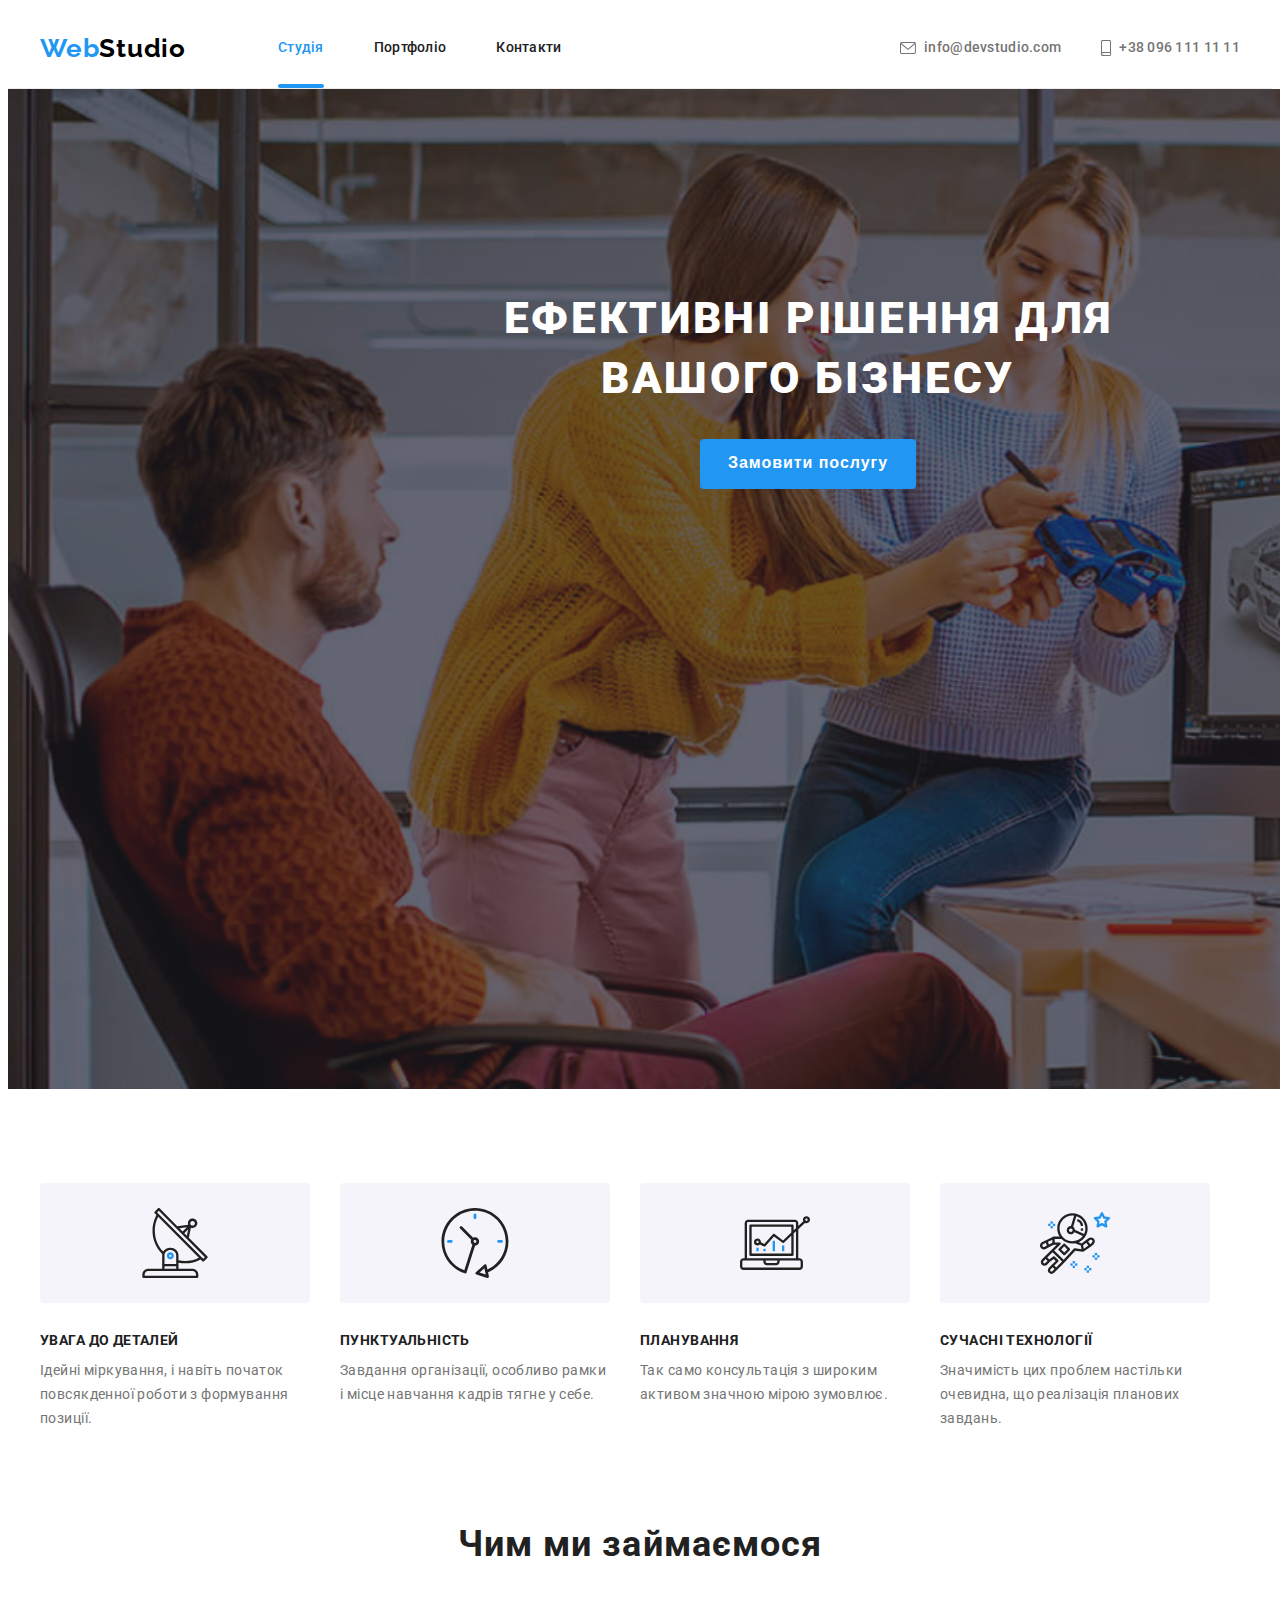
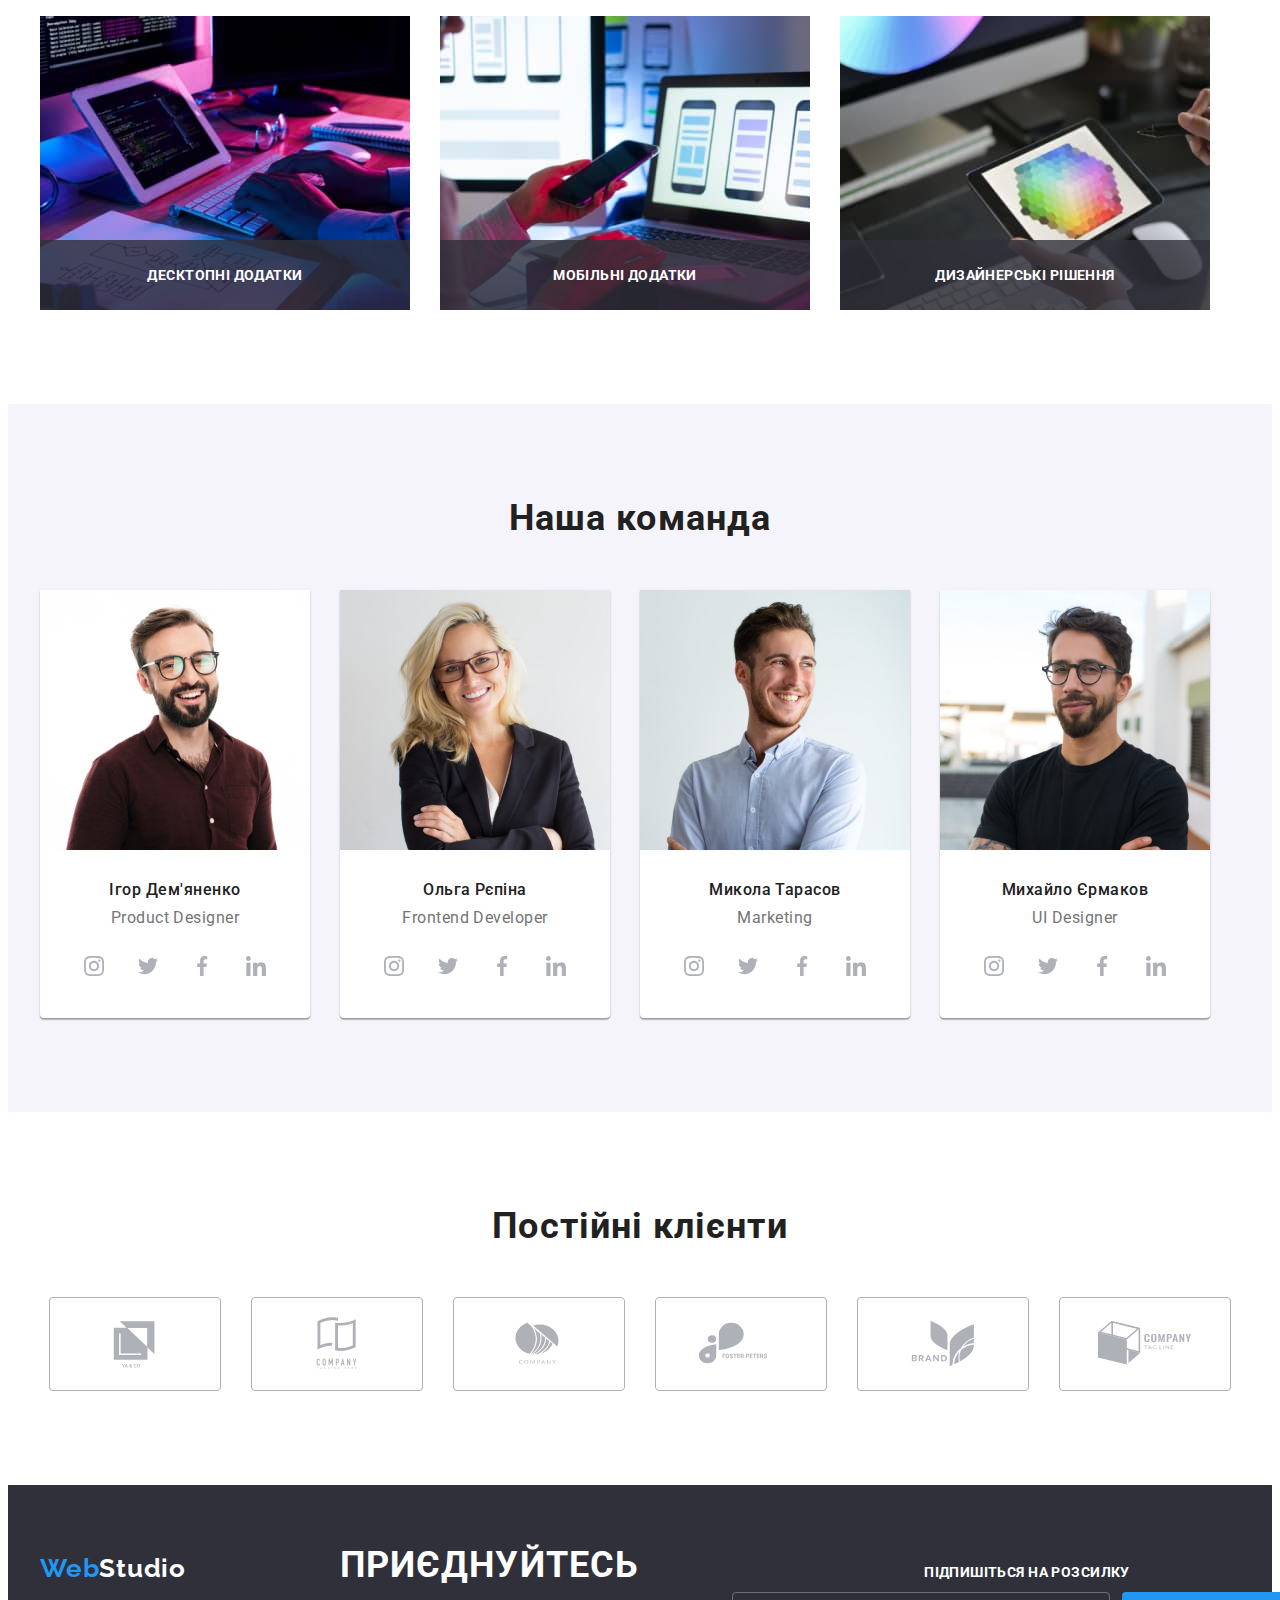
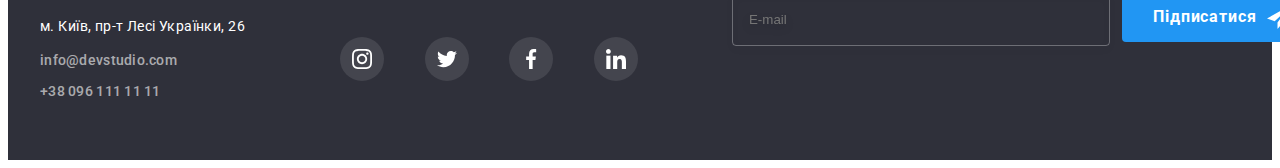
==== commit eed5e9ac: "new" ====
--- a/index.html
+++ b/index.html
@@ -12,6 +12,7 @@
 <link href="https://fonts.googleapis.com/css2?family=Raleway:wght@700&family=Roboto:wght@400;500;700;900&display=swap" rel="stylesheet">
 
     <link rel="stylesheet" href="./css/styles.css">
+    <link rel="stylesheet" href="./css/main.min.css">
 </head>
 <body>
     <header class="main-header">
--- a/css/styles.css
+++ b/css/styles.css
@@ -1,179 +1,3 @@
-/*=================PRIMARY=================*/
-
-:root{
-    --accent-color: #2196F3;
-    --primary-text-color: #212121;
-    --text-color: #FFFFFF;
-    --feedback-color: #757575;
-    --background-button-color: #188CE8;
-    --background-buttons-color: #F5F4FA;
-    --background-color: #2F303A ;
-    --logo-color: #000000;
-    --portfolio-background-color: #F5F5F5;
-    --portfolio-header-color: #ECECEC;
-    --social-color:  #AFB1B8;
-    --contact-color: #212121;
-}
-
-/*=================CMON=================*/
-.visual-hidden{
-    position: absolute;
-    width: 1px;
-    height: 1px;
-    margin: -1px;
-    margin-top: 10px;
-    margin-left: 8px;
-    border: 0;
-    padding: 0;
-    white-space: nowrap;
-    clip-path: inset(100%);
-    clip: rect(0 0 0 0);
-    overflow: hidden;
-}
-.text{
-    font-family: 'Roboto';
-font-style: normal;
-font-weight: 700;
-font-size: 14px;
-line-height: 16px;
-text-align: center;
-letter-spacing: 0.03em;
-text-transform: uppercase;
-color: var(--text-color);
-}
-.link{
-    text-decoration: none;
-    font-family: 'Roboto', sans-serif;
-font-style: normal;
-font-weight: 500;
-font-size: 14px;
-line-height: 1.14;
-letter-spacing: 0.02em;
-color: var(--primary-text-color);
-letter-spacing: 0.02em;
-transition: color 250ms cubic-bezier(0.4, 0, 0.2, 1);
-}
-.link:hover,
-.link:focus{
-
-    color: var(--accent-color);
-}
-.container{
-    width: 1200px;
-    margin-left: auto;
-    margin-right: auto;
-    padding-left: 15px;
-    padding-right: 15px;
-}
-
-.list{
-    list-style: none;
-    padding-left: 0px;
-    margin-bottom: 0px;
-}
-body {
-    color: var(--primary-text-color);
-    font-family: 'Roboto', sans-serif;
-}
-.feedback-adress{
-    color: var(--text-color);
-    font-style: normal;
-    font-weight: 400;
-    font-size: 14px;
-    line-height: 24px;
-    letter-spacing: 0.03em;
-}
-/*=================/CMON=================*/
-
-
-
-/*=================HEADER=================*/
-.number{
-    color: var(--feedback-color);
-    padding-top: 32px;
-    padding-bottom: 32px;
-    display: flex;
-    align-items: center;
-}
-.header-mail{
-    color: var(--feedback-color);
-    padding-top: 32px;
-    padding-bottom: 32px;
-    display: flex;
-    align-items: center;
-}
-
-.studio{
-    color: var(--accent-color);
-    display: block;
-    padding-bottom: 32px;
-padding-top: 32px;
-
-}
-.logo{
-    margin-right: 92px;
-    text-decoration: none;
-    font-family: 'Raleway',sans-serif;
-
-font-style: normal;
-font-weight: 700;
-font-size: 26px;
-line-height: 1.19;
-color: var(--logo-color);
-letter-spacing: 0.03em;
-}
-span{
-    color: var(--accent-color);
-}
-.feedback{
-    color: rgba(255, 255, 255, 0.6);
-}
-.header-container{
-    display: flex;
-    align-items: center;
-}
-.navigation{
-    display: flex;
-    align-items: center;
-}
-.nav-list{
-  display: flex;
-  align-items: center; 
-  margin-top: 0; 
-}
-.header-feedback{
-    display: flex;
-    align-items: center;
-    margin-left: auto;
-    margin-top: 0;
-}
-.nav-list-items:not(:last-child){
-    margin-right: 50px;
-}
-.nav-feedback:not(:last-child){
-    margin-right: 40px;
-}
-.header-images{
-    fill:currentColor;
-    margin-right: 8px;
-    
-}
-.menu-link-header{
-    position: relative;
-}
-.menu-link-header::after{
-    content: '';
-    position: absolute;
-    left: 0;
-    bottom: 0;
-    background: #2196F3;
-    border-radius: 2px;
-    display: block;
-    width: 100%;
-    height: 4px;
-}
-/*=================/HEADER=================*/
-
 
 /*=================TEXT=================*/
 .employees{
@@ -305,8 +129,6 @@
     background-color: var(--background-buttons-color);
 }
 .team{
-    
-
 font-style: normal;
 font-weight: 700;
 font-size: 36px;
@@ -343,15 +165,6 @@
 letter-spacing: 0.03em;
 margin-top: 0;
 margin-bottom: 16px;
-}
-.footer-logo{
-    color: var(--text-color);
-    margin-bottom: 28px;
-}
-footer{
-    background-color: var(--background-color);
-    padding-top: 60px;
-    padding-bottom: 60px;
 }
 .work-images{
     display: flex;
@@ -527,56 +340,12 @@
 
 /*=================PORTFOLIO================*/
 
-.portfolio{
-    color: var(--accent-color);
-}
-
-.main-header{
-    border-style: solid;
-    border-width: 1px;
-    border-top: none;
-    border-left: none;
-    border-right: none;
-    margin-bottom: 0;
-    border-color: var(--portfolio-header-color);
-}
 .menu-link{
-display: block;
-padding-bottom: 32px;
-padding-top: 32px;
-}
-.buttons-indent:not(:last-child){
-    margin-right: 8px;
-}
-.button{
-    padding: 6px 22px;
-    margin-top: 5px;
-    font-family: 'Roboto';
-    font-style: normal;
-    font-weight: 500;
-    font-size: 16px;
-    line-height: 1.6;
-    text-align: center;
-    letter-spacing: 0.03em;
-    border: none;
-  background: var(--background-buttons-color);
-  border-radius: 4px;
-   transition:color 250ms cubic-bezier(0.4, 0, 0.2, 1),background-color 250ms cubic-bezier(0.4, 0, 0.2, 1),box-shadow 250ms cubic-bezier(0.4, 0, 0.2, 1);
-}
-.button:hover,
-.button:focus{
-    box-shadow: 0px 3px 1px rgba(0, 0, 0, 0.1), 
-    0px 1px 2px rgba(0, 0, 0, 0.08), 
-    0px 2px 2px rgba(0, 0, 0, 0.12);
-    color: var(--text-color);
-    background: var(--accent-color);
-}
-.portfolio-indent{
-    margin-top: 0;
-    margin-bottom: 50px;
-    display: flex;
-    justify-content: center;
-}
+    display: block;
+    padding-bottom: 32px;
+    padding-top: 32px;
+    }
+
 .border-color{
     border-width: 1px;
   border-style: solid;
--- a/css/main.min.css
+++ b/css/main.min.css
@@ -0,0 +1 @@
+:root{--accent-color: #2196F3;--primary-text-color: #212121;--text-color: #FFFFFF;--feedback-color: #757575;--background-button-color: #188CE8;--background-buttons-color: #F5F4FA;--background-color: #2F303A ;--logo-color: #000000;--portfolio-background-color: #F5F5F5;--portfolio-header-color: #ECECEC;--social-color: #AFB1B8;--contact-color: #212121}.text{font-family:"Roboto";font-style:normal;font-weight:700;font-size:14px;line-height:16px;text-align:center;letter-spacing:.03em;text-transform:uppercase;color:var(--text-color)}.link{text-decoration:none;font-family:"Roboto",sans-serif;font-style:normal;font-weight:500;font-size:14px;line-height:1.14;letter-spacing:.02em;color:var(--primary-text-color);letter-spacing:.02em;transition:color 250ms cubic-bezier(0.4, 0, 0.2, 1)}.link:hover,.link:focus{color:var(--accent-color)}.list{list-style:none;padding-left:0px;margin-bottom:0px}body{color:var(--primary-text-color);font-family:"Roboto",sans-serif}.feedback-adress{color:var(--text-color);font-style:normal;font-weight:400;font-size:14px;line-height:24px;letter-spacing:.03em}.container{width:1200px;margin-left:auto;margin-right:auto;padding-left:15px;padding-right:15px}.visual-hidden{position:absolute;width:1px;height:1px;margin:-1px;margin-top:10px;margin-left:8px;border:0;padding:0;white-space:nowrap;-webkit-clip-path:inset(100%);clip-path:inset(100%);clip:rect(0 0 0 0);overflow:hidden}.team{font-style:normal;font-weight:700;font-size:36px;line-height:1.16;text-align:center;letter-spacing:.03em;margin-top:0;margin-bottom:50px}.names{font-style:normal;font-weight:500;font-size:16px;line-height:19px;text-align:center;letter-spacing:.03em;margin-top:0;margin-bottom:10px}.number{color:var(--feedback-color);padding-top:32px;padding-bottom:32px;display:flex;align-items:center}.header-mail{color:var(--feedback-color);padding-top:32px;padding-bottom:32px;display:flex;align-items:center}.studio{color:var(--accent-color);display:block;padding-bottom:32px;padding-top:32px}.logo{margin-right:92px;text-decoration:none;font-family:"Raleway",sans-serif;font-style:normal;font-weight:700;font-size:26px;line-height:1.19;color:var(--logo-color);letter-spacing:.03em}span{color:var(--accent-color)}.feedback{color:rgba(255,255,255,.6)}.header-container{display:flex;align-items:center}.navigation{display:flex;align-items:center}.nav-list{display:flex;align-items:center;margin-top:0}.header-feedback{display:flex;align-items:center;margin-left:auto;margin-top:0}.nav-list-items:not(:last-child){margin-right:50px}.nav-feedback:not(:last-child){margin-right:40px}.header-images{fill:currentColor;margin-right:8px}.menu-link-header{position:relative}.menu-link-header::after{content:"";position:absolute;left:0;bottom:0;background:#2196f3;border-radius:2px;display:block;width:100%;height:4px}.footer-logo{color:var(--text-color);margin-bottom:28px}footer{background-color:var(--background-color);padding-top:60px;padding-bottom:60px}.portfolio{color:var(--accent-color)}.main-header{border-style:solid;border-width:1px;border-top:none;border-left:none;border-right:none;margin-bottom:0;border-color:var(--portfolio-header-color)}.portfolio-indent{margin-top:0;margin-bottom:50px;display:flex;justify-content:center}.buttons-indent:not(:last-child){margin-right:8px}.button{padding:6px 22px;margin-top:5px;font-family:"Roboto";font-style:normal;font-weight:500;font-size:16px;line-height:1.6;text-align:center;letter-spacing:.03em;border:none;background:var(--background-buttons-color);border-radius:4px;transition:color 250ms cubic-bezier(0.4, 0, 0.2, 1),background-color 250ms cubic-bezier(0.4, 0, 0.2, 1),box-shadow 250ms cubic-bezier(0.4, 0, 0.2, 1)}.button:hover,.button:focus{box-shadow:0px 3px 1px rgba(0,0,0,.1),0px 1px 2px rgba(0,0,0,.08),0px 2px 2px rgba(0,0,0,.12);color:var(--text-color);background:var(--accent-color)}/*# sourceMappingURL=main.min.css.map */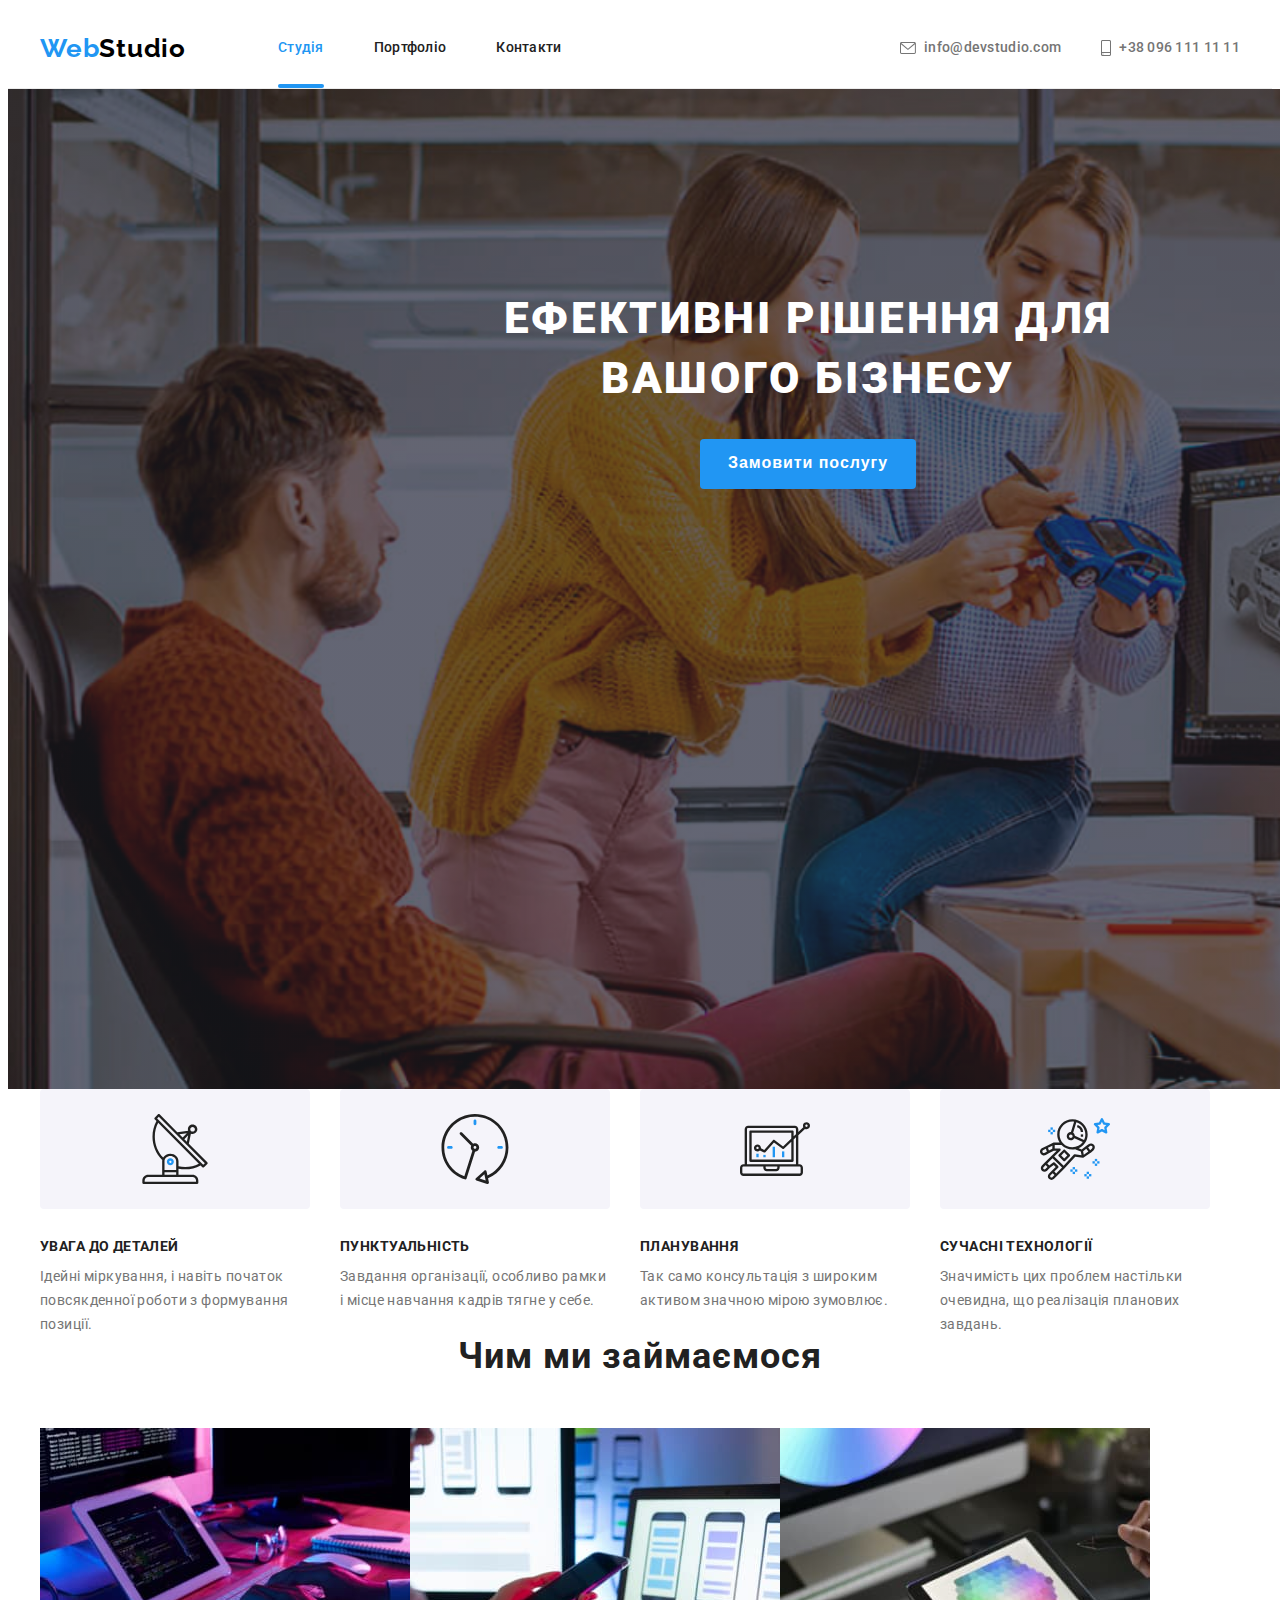
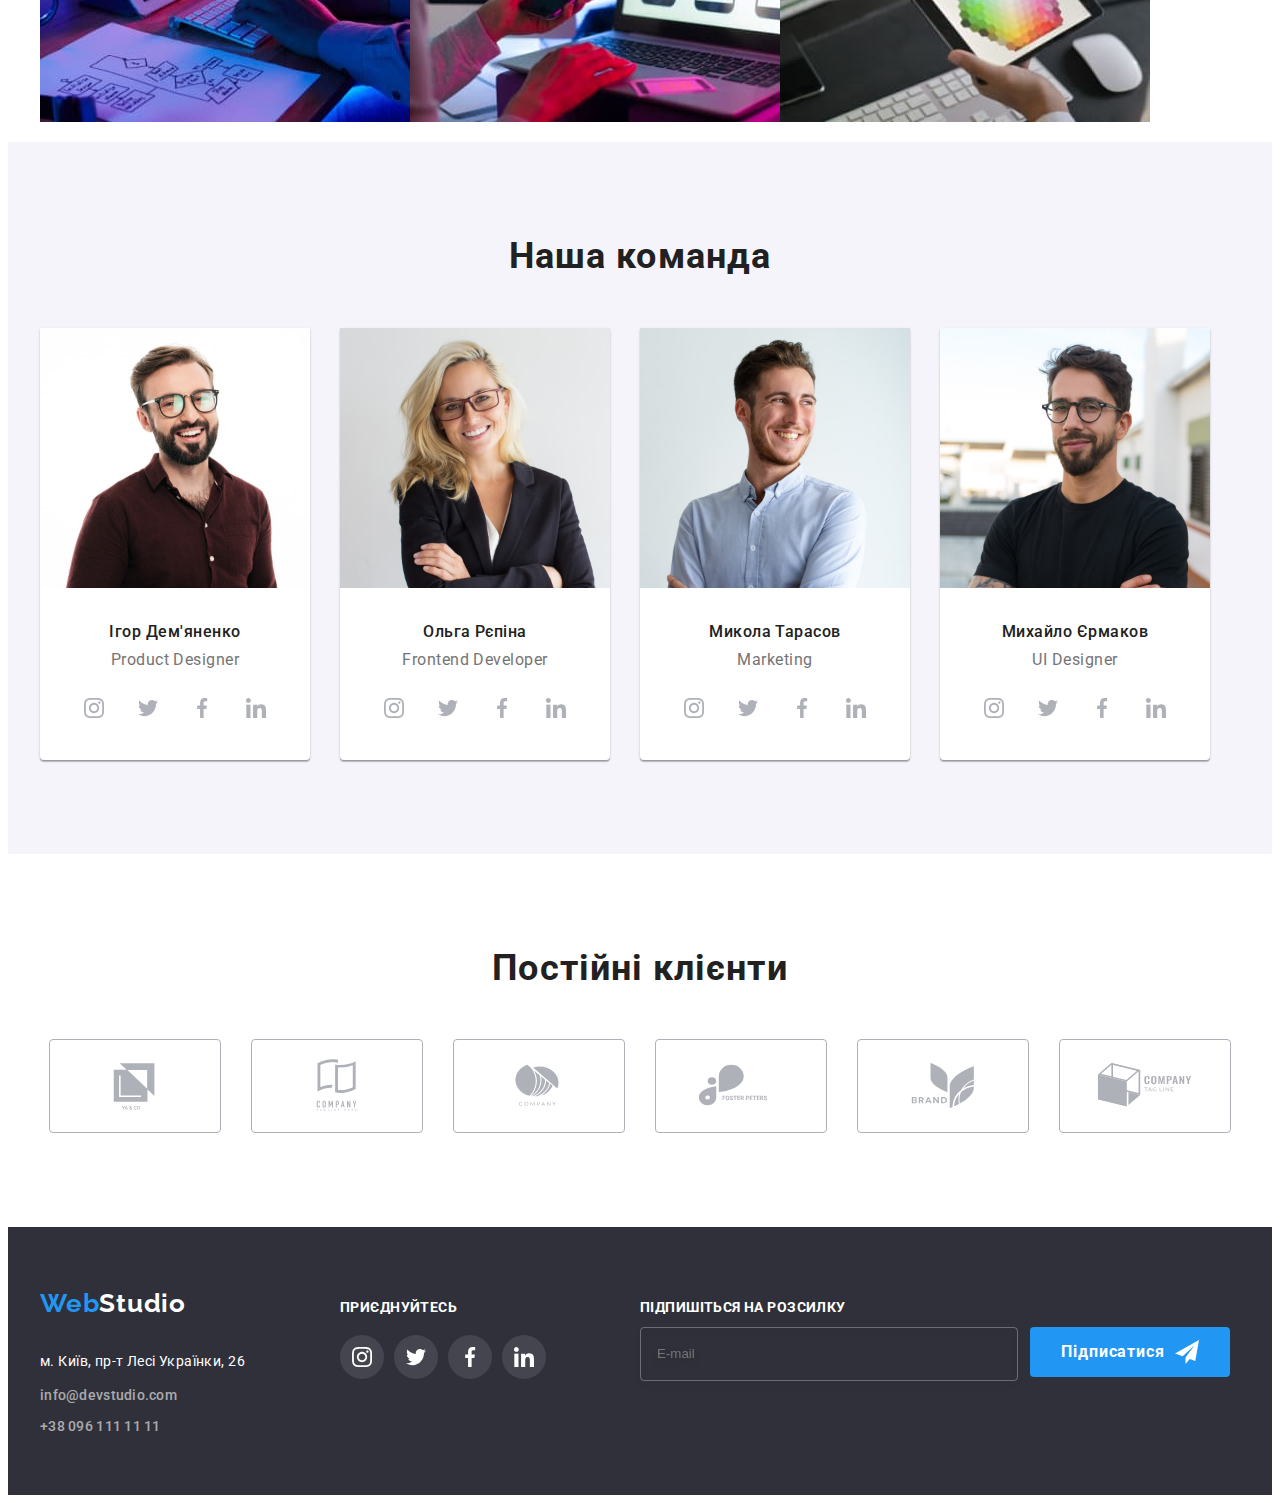
==== commit b7bceefe: "new" ====
--- a/index.html
+++ b/index.html
@@ -370,7 +370,7 @@
         </address>
     </div>
 <div class="footer-margin">
-    <h2 class="team footer-team">приєднуйтесь</h2>
+    <h2 class="footer-team">приєднуйтесь</h2>
     <ul class="list workers-social-footer">
         <li class="workers-link-items">
        <a href="" class="workers-link-footer">
@@ -404,7 +404,7 @@
 </div>
     <div>
 <h2 class="text feedback-footer-text">Підпишіться на розсилку</h2>
-        <form class="ex-flex"> 
+        <form class="form-flex"> 
         <span>
     <input name="user_mail" type="email" class="contact-mail-footer" placeholder="E-mail">
 </span>
--- a/css/styles.css
+++ b/css/styles.css
@@ -1,696 +1,21 @@
 
 /*=================TEXT=================*/
-.employees{
-    display: flex;
-    flex-wrap: wrap;
-    margin-top: -30px;
-    margin-left: -30px;
-}
-.employees-card{
-    box-shadow: 0px 1px 3px rgba(0, 0, 0, 0.12),
-     0px 1px 1px rgba(0, 0, 0, 0.14),
-     0px 2px 1px rgba(0, 0, 0, 0.2);
-     border-radius: 0px 0px 4px 4px;
-     margin-top: 30px;
-     margin-left: 30px;
-     background-color: var(--text-color);
-}
-.main-section{
-    justify-content:center;
-    
-}
-.main-section-color{
-    width: 1600px;
-    height: 600px;
-    margin-left: auto;
-    margin-right: auto;
-    background-image: linear-gradient(
-        rgba(47, 48, 58, 0.4),
-    rgba(47, 48, 58, 0.4)
-    ), 
-    url("../images/background/Img.png");
-    background-size: cover;
-    background-color: var(--background-color);
-    padding-top: 200px;
-    padding-bottom: 200px;
-}
-.main-text{
-    text-align: center;
-    max-width: 696px;
-font-style: normal;
-font-weight: 900;
-font-size: 44px;
-line-height: 1.36;
-text-align: center;
-letter-spacing: 0.06em;
-text-transform: uppercase;
-color: var(--text-color);
-margin-bottom: 30px;
-margin-top: 0;
-margin-left: auto;
-margin-right: auto;
-}
-.invisible{
-    position: absolute;
-    white-space: nowrap;
-    width: 1px;
-    height: 1px;
-    overflow: hidden;
-    border: 0;
-    padding: 0;
-    clip: rect(0 0 0 0);
-    clip-path: inset(50%);
-    margin: -1px;
-}
-.main-button{
-    padding: 10px 24px;
-    width: 216px;
-    height: 50px;
-    margin: 0 auto;
-  display: block;
-    
-font-style: normal;
-font-weight: 700;
-font-size: 16px;
-line-height: 1.8;
-align-items: center;
-text-align: center;
-letter-spacing: 0.06em;
-border-radius: 4px;
-border: none;
-    color: var(--text-color);
-    background: var(--accent-color);
-    transition:color 250ms cubic-bezier(0.4, 0, 0.2, 1);
-}
-.main-button:hover,
-.main-button:focus{
-    background-color: var(--background-button-color);
-    cursor: pointer;
-}
-.main-button:active{
-    background-color: var(--accent-color)
-}
-.saptitel{
-    
 
-font-style: normal;
-font-weight: 700;
-font-size: 14px;
-line-height: 1.14;
-letter-spacing: 0.03em;
-text-transform: uppercase;
-color: var(--primary-text-color);
-max-width: 270px;
-margin-top: 0;
-margin-bottom: 10px;
-}
-.sabtitel{
-    
-font-style: normal;
-font-weight: 400;
-font-size: 14px;
-line-height: 1.7;
-letter-spacing: 0.03em;
-color: var(--feedback-color);
-max-width: 270px;
-margin-top: 0;
-margin-bottom: 0;
-}
-.main-sabtitle{
-    display: flex;
-    margin-top: 0;
-}
-.employees-subtitle:not(:last-child){
-    margin-right: 30px;
-}
-.our-team{
-    padding-top: 94px;
-    padding-bottom: 94px;
-    background-color: var(--background-buttons-color);
-}
-.team{
-font-style: normal;
-font-weight: 700;
-font-size: 36px;
-line-height: 1.16;
-text-align: center;
-letter-spacing: 0.03em;
-margin-top: 0;
-margin-bottom: 50px;
-}
-.names{
-font-style: normal;
-font-weight: 500;
-font-size: 16px;
-line-height: 19px;
-text-align: center;
-letter-spacing: 0.03em;
-margin-top: 0;
-margin-bottom: 10px;
-}
-.names-jobs-style{
-    padding-top: 30px;
-    padding-bottom: 30px;
-    padding-left: 32px;
-    padding-right: 32px;
-}
-.jobs{
-    
-color: var(--feedback-color);
-font-style: normal;
-font-weight: 400;
-font-size: 16px;
-line-height: 1.18;
-text-align: center;
-letter-spacing: 0.03em;
-margin-top: 0;
-margin-bottom: 16px;
-}
-.work-images{
-    display: flex;
-    padding-left: 0;
-    margin-top: 0;
-}
-.footer-address:not(:last-child){
-    margin-bottom: 12px;
-}
-.footer-finish{
-    margin-top: 0;
-    margin-bottom: 0px;
-}
-.images{
-    position: relative;
-    display: block;
-    justify-content: center;
-    align-items:center ;
-}
-.our-job{
-    display: flex;
-    justify-content: center;
-    align-items:center ;
-    position:absolute;
-    bottom: 0;
-    width: 370px;
-    height: 70px;
-    background: rgba(47, 48, 58, 0.8);
-}
-.images:not(:last-child){
-    margin-right: 30px;
-}
-.our-advantages{
-    padding-bottom: 94px;
-    padding-top: 94px;
-}
-.our-work{
-    padding-bottom: 94px;
-}
-.pictures{
-    display: block;
-}
-address{
-margin-top: 30px;
-}
-
-.background-color{
-    display: flex;
-    background-color: var(--background-buttons-color);
-    width: 270px;
-    height: 120px;
-    border-radius: 4px;
-  align-items: center;
-  justify-content: center;
-  margin-bottom: 30px;  
-}
-
-.workers-link:focus .workers,
-.workers-link:hover .workers{
-    fill: var(--text-color);
-}
-
-
-.workers-link:focus,
-.workers-link:hover{
-    background-color: var(--accent-color);
-}
-.workers-link{
-    display: flex;
-    align-items: center;
-    justify-content: center;
-    width: 44px;
-    height: 44px;
-    border-radius: 50%;
-    transition:background-color 250ms cubic-bezier(0.4, 0, 0.2, 1);
-}
-.workers{
-    width: 20px;
-    height: 20px;
-    fill: var(--social-color);
-    transition:fill 250ms cubic-bezier(0.4, 0, 0.2, 1);
-}
-.workers-social{
-    display: flex;
-    justify-content: space-between;
-}
-.workers-link-items:not(:last-child){
-margin-right: 10px;
-}
-.company{
-    padding-top: 94px; 
-    padding-bottom: 94px;
-    padding-left: 0;
-    padding-right: 0;
-}
-.company-icon{
-    width: 106px;
-    height: 60px;
-}
-.company-link:hover,
-.company-link:focus{
-    fill: var(--accent-color);
-    border-color: var(--accent-color);
-}
-.company-style{
-    margin-top: 0;
-    display: flex;
-    justify-content: center;
-}
-.company-margin:not(:last-child){
-margin-right: 30px;
-}
-.company-link{
-    display: flex;
-    width: 170px;
-    height: 92px;
-    justify-content: center;
-    align-items: center;
-    fill: var(--social-color);
-    border-radius: 4px ;
-    border-style: solid;
-    border-width: 1px;
-    border-color: var(--social-color);
-    transition:fill 250ms cubic-bezier(0.4, 0, 0.2, 1), border-color 250ms cubic-bezier(0.4, 0, 0.2, 1);
-}
-.footer-position{
-    display: flex;
-    align-items: baseline;
-}
-.workers-social-footer{
-    display: flex;
-    justify-content: space-between;
-    margin-top: 0;
-}
-.footer-team{
-    color: var(--text-color);
-    text-align: left;
-    margin-bottom: 20px;
-    font-family: 'Roboto';
-font-style: normal;
-font-weight: 700;
-font-size: 14px;
-line-height: 16px;
-letter-spacing: 0.03em;
-text-transform: uppercase;
-}
-.workers-link-footer{
-    display: flex;
-    align-items: center;
-    justify-content: center;
-    width: 44px;
-    height: 44px;
-    border-radius: 50%;
-    background: rgba(255, 255, 255, 0.1);
-    transition:background-color 250ms cubic-bezier(0.4, 0, 0.2, 1);
-}
-.workers-footer{
-    width: 20px;
-    height: 20px;
-    fill: var(--text-color);
-    transition:fill 250ms cubic-bezier(0.4, 0, 0.2, 1);
-}
-.workers-link-footer:focus,
-.workers-link-footer:hover{
-    background-color: var(--accent-color);
-}
-.footer-address-position{
-    width: 230px;
-    margin-right: 70px;
-}
 /*=================/TEXT=================*/
 
 
 /*=================PORTFOLIO================*/
 
-.menu-link{
-    display: block;
-    padding-bottom: 32px;
-    padding-top: 32px;
-    }
-
-.border-color{
-    border-width: 1px;
-  border-style: solid;
-  border-color: var(--background-buttons-color);
-  border-top: none;
-  padding-left: 24px;
-  padding-right: 24px;
-  padding-top: 20px;
-  padding-bottom: 20px;
-  background-color: var(--text-color);
-  position: relative;
-  z-index: 2;
-}     
-.portfolio-headers{
-    
-
-font-style: normal;
-font-weight: 700;
-font-size: 18px;
-line-height: 2;
-letter-spacing: 0.06em;
-margin-bottom: 4px;
-margin-top: 0;
-}
-.headers-veiw{
-    
-
-font-style: normal;
-font-weight: 400;
-font-size: 16px;
-line-height: 1.8;
-letter-spacing: 0.03em;
-color: var(--feedback-color);
-margin-bottom: 0;
-margin-top: 0;
-}
-.employees-card-portfolio{
-    margin-top: 30px;
-    margin-left: 30px;
-} 
-.link-portfolio:focus,
-.link-portfolio:hover{
-    box-shadow: 0px 1px 1px rgba(0, 0, 0, 0.12),
-    0px 4px 4px rgba(0, 0, 0, 0.06),
-     1px 4px 6px rgba(0, 0, 0, 0.16);
-}
-.portfolio-background{
-    padding-top: 94px;
-    padding-bottom: 94px;
-}
-.link-portfolio{
-    display: block;
-    text-decoration: none;
-    color: var(--primary-text-color);
-    position: relative;   
-    overflow: hidden;
-    transition:box-shadow 250ms cubic-bezier(0.4, 0, 0.2, 1);
-}
-.text-portfolio{
-    align-items: center;
-    justify-content: center;
-    display: flex;
-    width: 370px;
-    height: 294px;
-    background: rgba(33, 150, 243, 0.9);
-    position: absolute;
-    bottom: 0;
-    top: 75%;
-    z-index: 1;
-    transition:top 250ms cubic-bezier(0.4, 0, 0.2, 1);
-}
-.link-portfolio:hover .text-portfolio,
-.link-portfolio:focus .text-portfolio{
-    top: 0;
-}
-.text-portfolio-theme{
-    font-family: 'Roboto';
-font-style: normal;
-font-weight: 400;
-font-size: 18px;
-line-height: 28px;
-letter-spacing: 0.03em;
-padding: 64px 24px;
-color: var(--text-color);
-}
 /*=================/PORTFOLIO================*/
 
 
 
 /*=================CONTACT-FORM================*/
 
-.contact-form{
-padding: 40px;
-}
-.contact-form-field{
-    display: block;
-    margin-top: 10px;
-    font-family: 'Roboto';
-font-style: normal;
-font-weight: 400;
-font-size: 12px;
-line-height: 14px;
-letter-spacing: 0.01em;
-color: var(--feedback-color);
-}
-.contact-form-input{
-    width: 100%;
-    height: 40px;
-    border: 1px solid rgba(33, 33, 33, 0.2);
-border-radius: 4px;
-margin-top: 4px;
-padding-left: 42px;
-}
-.contact-form-input:focus,
-.contact-form-input:hover{
-    outline: none;
-border-color: var(--accent-color);
-}
-.contact-form-input:focus + .contact-form-images-pic{
-    fill: var(--accent-color);   
-}
-.contact-form-input:hover + .contact-form-images-pic{
-    fill: var(--accent-color);   
-}
 
-.contact-form-images-pic{
-    display: block;
-    width: 18px;
-    height: 18px;
-    position:absolute;
-    top: 60%;
-    left: 14px;
-    transform: translateY(-50%);
-    fill: var(--contact-color);
-}
-.contact-form-images{
-    position: relative;
-    display: block;
-}
-.contact-form-message{
-    width: 100%;
-    height: 120px;
-    margin-top: 4px;
-    padding: 10px 15px;
-    resize: none;
-    border: 1px solid rgba(33, 33, 33, 0.2);
-    border-radius: 4px;
-    margin-bottom: 20px;
-}
-.contact-form-message:focus{
-    outline: none;
-    border-color: var(--accent-color);
-}
-.contact-form-checkbox-label{
-    display: flex;
-    align-items: center;
-    margin-bottom: 30px;
-    font-family: 'Roboto';
-font-style: normal;
-font-weight: 400;
-font-size: 14px;
-line-height: 24px;
-letter-spacing: 0.03em;
-color: var(--feedback-color);
-margin-left: 15px;
-}
-
-
-
-.contact-form-checkbox-label::before{
-    display: inline-block;
-    width: 16px;
-    height: 15px;
-    border: 2px solid;
-    border-color: var(--contact-color);
-    border-radius: 2px;
-    cursor: pointer;
-    content: '';
-    margin-right: 8px;
-
-}
-.input-contact-form-checkbox:checked + .contact-form-checkbox-label::before{
-    border: 0;
-    background-repeat: no-repeat;
-    background-image: url(../images/check-box/accept.svg);
-    background-position: center;
-    background-color: var(--accent-color);
-    
-}
-.input-contact-form-checkbox:hover,
-.input-contact-form-checkbox:focus + .contact-form-checkbox-label::before{
-    border-color: var(--accent-color);
-}
-.contact-link{
-    color: var(--accent-color);
-}
-.contact-form-btn{
-    padding: 10px 24px;
-    width: 200px;
-    height: 50px;
-    margin: 0 auto;
-  display: block;
-    
-font-style: normal;
-font-weight: 700;
-font-size: 16px;
-line-height: 1.8;
-align-items: center;
-text-align: center;
-letter-spacing: 0.06em;
-border-radius: 4px;
-border: none;
-box-shadow: 0px 4px 4px rgba(0, 0, 0, 0.15);
-    color: var(--text-color);
-    background: var(--accent-color);
-    transition:color 250ms cubic-bezier(0.4, 0, 0.2, 1);
-}
-.contact-form-btn:hover,
-.contact-form-btn:focus{
-    background-color: var(--background-button-color);
-    cursor: pointer;
-}
-.contact-mail-footer{
-    width: 358px;
-    height: 50px;
-    border: 1px solid rgba(255, 255, 255, 0.3);
-filter: drop-shadow(0px 4px 4px rgba(0, 0, 0, 0.15));
-border-radius: 4px;
-padding-left: 16px;
-    margin-right: 12px;
-    margin-top: 0;
-    background: transparent;
-    color:var(--text-color);
-}
 /*=================CONTACT-FORM================*/
 
 
 
 /*=================FINISH================*/
-.backdrop.is-hidden{
-    opacity: 0;
-    visibility: hidden;
-    pointer-events: none;
-}
-.backdrop{
-position: fixed;
-top: 0;
-left: 0;
-width: 100vw;
-height: 100vh;
-background-color:rgba(0, 0, 0, 0.2);
-transition:250ms cubic-bezier(0.4, 0, 0.2, 1);
-}
-.backdrop.is-hidden .modal-window{
-    top: 50%;
-    left: 50%;
-    transform: translate(-50%,-50%) scale(0.5);
 
-}
-.modal-window{
-    position: absolute;
-    top: 50%;
-    left: 50%;
-    transform: translate(-50%,-50%);
-    width: 528px;
-    height: 580px;
-    background-color: var(--text-color);
-    box-shadow: 0px 1px 3px rgba(0, 0, 0, 0.12),
-     0px 1px 1px rgba(0, 0, 0, 0.14),
-      0px 2px 1px rgba(0, 0, 0, 0.2);
-     border-radius: 4px;
-     transition: 250ms cubic-bezier(0.4, 0, 0.2, 1);
-
-}
-.close-button:hover{
-    fill: var(--accent-color); 
-}
-
-.footer-btn:hover,
-.footer-btn:focus{
-    background: var(--background-button-color);
-    box-shadow: 0px 4px 4px rgba(0, 0, 0, 0.15);
-}
-.footer-btn{
-    font-family: 'Roboto';
-font-style: normal;
-font-weight: 700;
-font-size: 16px;
-line-height: 30px;
-letter-spacing: 0.06em;
-display: flex;
-align-items: center;
-justify-content: center;
-width: 200px;
-height: 50px;
-background: #2196F3;
-border-radius: 4px;
-border: 0;
-padding: 0;
-color: var(--text-color);
-cursor: pointer;
-}
-.close-button{
-    position: absolute;
-    top: 8px;
-    right: 8px;
-    width: 30px;
-    height: 30px;
-    border-radius: 50%;
-    border: 1px solid rgba(0, 0, 0, 0.1);
-    background-color: var(--text-color);
-    padding: 0;
-    display: flex;
-    justify-content: center;
-    align-items: center;
-    cursor: pointer;
-    transition: 250ms cubic-bezier(0.4, 0, 0.2, 1);
-}
-.modal-window-text{
-    font-family: 'Roboto';
-font-style: normal;
-font-weight: 700;
-font-size: 20px;
-line-height: 23px;
-text-align: center;
-letter-spacing: 0.03em;
-margin-top: 0;
-margin-bottom: 12px;
-    
-}
-.footer-margin{
-    margin-right: 94px;
-}
-.feedback-footer-text{
-    text-align: left;
-}
-.picture-button{
-    width: 24px;
-    height: 24px;
-    margin-left: 10px;
-    fill:var(--text-color);
-}
-.contact-footer-message{
-    display: flex;
-}
-.ex-flex{
-    display: flex;
-}--- a/css/main.min.css
+++ b/css/main.min.css
@@ -1 +1 @@
-:root{--accent-color: #2196F3;--primary-text-color: #212121;--text-color: #FFFFFF;--feedback-color: #757575;--background-button-color: #188CE8;--background-buttons-color: #F5F4FA;--background-color: #2F303A ;--logo-color: #000000;--portfolio-background-color: #F5F5F5;--portfolio-header-color: #ECECEC;--social-color: #AFB1B8;--contact-color: #212121}.text{font-family:"Roboto";font-style:normal;font-weight:700;font-size:14px;line-height:16px;text-align:center;letter-spacing:.03em;text-transform:uppercase;color:var(--text-color)}.link{text-decoration:none;font-family:"Roboto",sans-serif;font-style:normal;font-weight:500;font-size:14px;line-height:1.14;letter-spacing:.02em;color:var(--primary-text-color);letter-spacing:.02em;transition:color 250ms cubic-bezier(0.4, 0, 0.2, 1)}.link:hover,.link:focus{color:var(--accent-color)}.list{list-style:none;padding-left:0px;margin-bottom:0px}body{color:var(--primary-text-color);font-family:"Roboto",sans-serif}.feedback-adress{color:var(--text-color);font-style:normal;font-weight:400;font-size:14px;line-height:24px;letter-spacing:.03em}.container{width:1200px;margin-left:auto;margin-right:auto;padding-left:15px;padding-right:15px}.visual-hidden{position:absolute;width:1px;height:1px;margin:-1px;margin-top:10px;margin-left:8px;border:0;padding:0;white-space:nowrap;-webkit-clip-path:inset(100%);clip-path:inset(100%);clip:rect(0 0 0 0);overflow:hidden}.team{font-style:normal;font-weight:700;font-size:36px;line-height:1.16;text-align:center;letter-spacing:.03em;margin-top:0;margin-bottom:50px}.names{font-style:normal;font-weight:500;font-size:16px;line-height:19px;text-align:center;letter-spacing:.03em;margin-top:0;margin-bottom:10px}.number{color:var(--feedback-color);padding-top:32px;padding-bottom:32px;display:flex;align-items:center}.header-mail{color:var(--feedback-color);padding-top:32px;padding-bottom:32px;display:flex;align-items:center}.studio{color:var(--accent-color);display:block;padding-bottom:32px;padding-top:32px}.logo{margin-right:92px;text-decoration:none;font-family:"Raleway",sans-serif;font-style:normal;font-weight:700;font-size:26px;line-height:1.19;color:var(--logo-color);letter-spacing:.03em}span{color:var(--accent-color)}.feedback{color:rgba(255,255,255,.6)}.header-container{display:flex;align-items:center}.navigation{display:flex;align-items:center}.nav-list{display:flex;align-items:center;margin-top:0}.header-feedback{display:flex;align-items:center;margin-left:auto;margin-top:0}.nav-list-items:not(:last-child){margin-right:50px}.nav-feedback:not(:last-child){margin-right:40px}.header-images{fill:currentColor;margin-right:8px}.menu-link-header{position:relative}.menu-link-header::after{content:"";position:absolute;left:0;bottom:0;background:#2196f3;border-radius:2px;display:block;width:100%;height:4px}.footer-logo{color:var(--text-color);margin-bottom:28px}footer{background-color:var(--background-color);padding-top:60px;padding-bottom:60px}.portfolio{color:var(--accent-color)}.main-header{border-style:solid;border-width:1px;border-top:none;border-left:none;border-right:none;margin-bottom:0;border-color:var(--portfolio-header-color)}.portfolio-indent{margin-top:0;margin-bottom:50px;display:flex;justify-content:center}.buttons-indent:not(:last-child){margin-right:8px}.button{padding:6px 22px;margin-top:5px;font-family:"Roboto";font-style:normal;font-weight:500;font-size:16px;line-height:1.6;text-align:center;letter-spacing:.03em;border:none;background:var(--background-buttons-color);border-radius:4px;transition:color 250ms cubic-bezier(0.4, 0, 0.2, 1),background-color 250ms cubic-bezier(0.4, 0, 0.2, 1),box-shadow 250ms cubic-bezier(0.4, 0, 0.2, 1)}.button:hover,.button:focus{box-shadow:0px 3px 1px rgba(0,0,0,.1),0px 1px 2px rgba(0,0,0,.08),0px 2px 2px rgba(0,0,0,.12);color:var(--text-color);background:var(--accent-color)}/*# sourceMappingURL=main.min.css.map */+:root{--accent-color: #2196F3;--primary-text-color: #212121;--text-color: #FFFFFF;--feedback-color: #757575;--background-button-color: #188CE8;--background-buttons-color: #F5F4FA;--background-color: #2F303A ;--logo-color: #000000;--portfolio-background-color: #F5F5F5;--portfolio-header-color: #ECECEC;--social-color: #AFB1B8;--contact-color: #212121}.text{font-family:"Roboto";font-style:normal;font-weight:700;font-size:14px;line-height:16px;text-align:center;letter-spacing:.03em;text-transform:uppercase;color:var(--text-color)}.link{text-decoration:none;font-family:"Roboto",sans-serif;font-style:normal;font-weight:500;font-size:14px;line-height:1.14;letter-spacing:.02em;color:var(--primary-text-color);letter-spacing:.02em;transition:color 250ms cubic-bezier(0.4, 0, 0.2, 1)}.link:hover,.link:focus{color:var(--accent-color)}.list{list-style:none;padding-left:0px;margin-bottom:0px}body{color:var(--primary-text-color);font-family:"Roboto",sans-serif}.feedback-adress{color:var(--text-color);font-style:normal;font-weight:400;font-size:14px;line-height:24px;letter-spacing:.03em}.container{width:1200px;margin-left:auto;margin-right:auto;padding-left:15px;padding-right:15px}.visual-hidden{position:absolute;width:1px;height:1px;margin:-1px;margin-top:10px;margin-left:8px;border:0;padding:0;white-space:nowrap;-webkit-clip-path:inset(100%);clip-path:inset(100%);clip:rect(0 0 0 0);overflow:hidden}.team{font-style:normal;font-weight:700;font-size:36px;line-height:1.16;text-align:center;letter-spacing:.03em;margin-top:0;margin-bottom:50px}.names{font-style:normal;font-weight:500;font-size:16px;line-height:19px;text-align:center;letter-spacing:.03em;margin-top:0;margin-bottom:10px}.main-header{border-style:solid;border-width:1px;border-top:none;border-left:none;border-right:none;margin-bottom:0;border-color:var(--portfolio-header-color)}.number{color:var(--feedback-color);padding-top:32px;padding-bottom:32px;display:flex;align-items:center}.header-mail{color:var(--feedback-color);padding-top:32px;padding-bottom:32px;display:flex;align-items:center}.studio{color:var(--accent-color);display:block;padding-bottom:32px;padding-top:32px}.logo{margin-right:92px;text-decoration:none;font-family:"Raleway",sans-serif;font-style:normal;font-weight:700;font-size:26px;line-height:1.19;color:var(--logo-color);letter-spacing:.03em}span{color:var(--accent-color)}.feedback{color:rgba(255,255,255,.6)}.header-container{display:flex;align-items:center}.navigation{display:flex;align-items:center}.nav-list{display:flex;align-items:center;margin-top:0}.header-feedback{display:flex;align-items:center;margin-left:auto;margin-top:0}.nav-list-items:not(:last-child){margin-right:50px}.nav-feedback:not(:last-child){margin-right:40px}.header-images{fill:currentColor;margin-right:8px}.menu-link-header{position:relative}.menu-link-header::after{content:"";position:absolute;left:0;bottom:0;background:#2196f3;border-radius:2px;display:block;width:100%;height:4px}.menu-link{display:block;padding-bottom:32px;padding-top:32px}.footer-logo{color:var(--text-color);margin-bottom:28px}footer{background-color:var(--background-color);padding-top:60px;padding-bottom:60px}.footer-team{color:var(--text-color);text-align:left;margin-bottom:20px;font-family:"Roboto";font-style:normal;font-weight:700;font-size:14px;line-height:16px;letter-spacing:.03em;text-transform:uppercase}.workers-link-footer{display:flex;align-items:center;justify-content:center;width:44px;height:44px;border-radius:50%;background:rgba(255,255,255,.1);transition:background-color 250ms cubic-bezier(0.4, 0, 0.2, 1)}.feedback-footer-text{text-align:left}.footer-btn{font-family:"Roboto";font-style:normal;font-weight:700;font-size:16px;line-height:30px;letter-spacing:.06em;display:flex;align-items:center;justify-content:center;width:200px;height:50px;background:#2196f3;border-radius:4px;border:0;padding:0;color:var(--text-color);cursor:pointer}.footer-margin{margin-right:94px}.picture-button{width:24px;height:24px;margin-left:10px;fill:var(--text-color)}.contact-footer-message{display:flex}.form-flex{display:flex}.contact-mail-footer{width:358px;height:50px;border:1px solid rgba(255,255,255,.3);filter:drop-shadow(0px 4px 4px rgba(0, 0, 0, 0.15));border-radius:4px;padding-left:16px;margin-right:12px;margin-top:0;background:rgba(0,0,0,0);color:var(--text-color)}.footer-address:not(:last-child){margin-bottom:12px}.footer-finish{margin-top:0;margin-bottom:0px}address{margin-top:30px}.footer-address-position{width:230px;margin-right:70px}.footer-position{display:flex;align-items:baseline}.workers-social-footer{display:flex;justify-content:space-between;margin-top:0}.workers-footer{width:20px;height:20px;fill:var(--text-color);transition:fill 250ms cubic-bezier(0.4, 0, 0.2, 1)}.workers-link-footer:focus,.workers-link-footer:hover{background-color:var(--accent-color)}.portfolio-indent{margin-top:0;margin-bottom:50px;display:flex;justify-content:center}.buttons-indent:not(:last-child){margin-right:8px}.button{padding:6px 22px;margin-top:5px;font-family:"Roboto";font-style:normal;font-weight:500;font-size:16px;line-height:1.6;text-align:center;letter-spacing:.03em;border:none;background:var(--background-buttons-color);border-radius:4px;transition:color 250ms cubic-bezier(0.4, 0, 0.2, 1),background-color 250ms cubic-bezier(0.4, 0, 0.2, 1),box-shadow 250ms cubic-bezier(0.4, 0, 0.2, 1)}.button:hover,.button:focus{box-shadow:0px 3px 1px rgba(0,0,0,.1),0px 1px 2px rgba(0,0,0,.08),0px 2px 2px rgba(0,0,0,.12);color:var(--text-color);background:var(--accent-color)}.main-button{padding:10px 24px;width:216px;height:50px;margin:0 auto;display:block;font-style:normal;font-weight:700;font-size:16px;line-height:1.8;align-items:center;text-align:center;letter-spacing:.06em;border-radius:4px;border:none;color:var(--text-color);background:var(--accent-color);transition:color 250ms cubic-bezier(0.4, 0, 0.2, 1)}.main-button:hover,.main-button:focus{background-color:var(--background-button-color);cursor:pointer}.main-button:active{background-color:var(--accent-color)}.employees{display:flex;flex-wrap:wrap;margin-top:-30px;margin-left:-30px}.employees-card{box-shadow:0px 1px 3px rgba(0,0,0,.12),0px 1px 1px rgba(0,0,0,.14),0px 2px 1px rgba(0,0,0,.2);border-radius:0px 0px 4px 4px;margin-top:30px;margin-left:30px;background-color:var(--text-color)}.employees-subtitle:not(:last-child){margin-right:30px}.our-team{padding-top:94px;padding-bottom:94px;background-color:var(--background-buttons-color)}.team{font-style:normal;font-weight:700;font-size:36px;line-height:1.16;text-align:center;letter-spacing:.03em;margin-top:0;margin-bottom:50px}.names{font-style:normal;font-weight:500;font-size:16px;line-height:19px;text-align:center;letter-spacing:.03em;margin-top:0;margin-bottom:10px}.names-jobs-style{padding-top:30px;padding-bottom:30px;padding-left:32px;padding-right:32px}.jobs{color:var(--feedback-color);font-style:normal;font-weight:400;font-size:16px;line-height:1.18;text-align:center;letter-spacing:.03em;margin-top:0;margin-bottom:16px}.workers-link:focus .workers,.workers-link:hover .workers{fill:var(--text-color)}.workers-link:focus,.workers-link:hover{background-color:var(--accent-color)}.workers-link{display:flex;align-items:center;justify-content:center;width:44px;height:44px;border-radius:50%;transition:background-color 250ms cubic-bezier(0.4, 0, 0.2, 1)}.workers{width:20px;height:20px;fill:var(--social-color);transition:fill 250ms cubic-bezier(0.4, 0, 0.2, 1)}.workers-social{display:flex;justify-content:space-between}.workers-link-items:not(:last-child){margin-right:10px}.backdrop.is-hidden{opacity:0;visibility:hidden;pointer-events:none}.backdrop{position:fixed;top:0;left:0;width:100vw;height:100vh;background-color:rgba(0,0,0,.2);transition:250ms cubic-bezier(0.4, 0, 0.2, 1)}.backdrop.is-hidden .modal-window{top:50%;left:50%;transform:translate(-50%, -50%) scale(0.5)}.modal-window{position:absolute;top:50%;left:50%;transform:translate(-50%, -50%);width:528px;height:580px;background-color:var(--text-color);box-shadow:0px 1px 3px rgba(0,0,0,.12),0px 1px 1px rgba(0,0,0,.14),0px 2px 1px rgba(0,0,0,.2);border-radius:4px;transition:250ms cubic-bezier(0.4, 0, 0.2, 1)}.close-button:hover{fill:var(--accent-color)}.footer-btn:hover,.footer-btn:focus{background:var(--background-button-color);box-shadow:0px 4px 4px rgba(0,0,0,.15)}.close-button{position:absolute;top:8px;right:8px;width:30px;height:30px;border-radius:50%;border:1px solid rgba(0,0,0,.1);background-color:var(--text-color);padding:0;display:flex;justify-content:center;align-items:center;cursor:pointer;transition:250ms cubic-bezier(0.4, 0, 0.2, 1)}.modal-window-text{font-family:"Roboto";font-style:normal;font-weight:700;font-size:20px;line-height:23px;text-align:center;letter-spacing:.03em;margin-top:0;margin-bottom:12px}.contact-form-btn:hover,.contact-form-btn:focus{background-color:var(--background-button-color);cursor:pointer}.contact-form-btn{padding:10px 24px;width:200px;height:50px;margin:0 auto;display:block;font-style:normal;font-weight:700;font-size:16px;line-height:1.8;align-items:center;text-align:center;letter-spacing:.06em;border-radius:4px;border:none;box-shadow:0px 4px 4px rgba(0,0,0,.15);color:var(--text-color);background:var(--accent-color);transition:color 250ms cubic-bezier(0.4, 0, 0.2, 1)}.contact-form{padding:40px}.contact-form-field{display:block;margin-top:10px;font-family:"Roboto";font-style:normal;font-weight:400;font-size:12px;line-height:14px;letter-spacing:.01em;color:var(--feedback-color)}.contact-form-input{width:100%;height:40px;border:1px solid rgba(33,33,33,.2);border-radius:4px;margin-top:4px;padding-left:42px}.contact-form-input:focus,.contact-form-input:hover{outline:none;border-color:var(--accent-color)}.contact-form-input:focus+.contact-form-images-pic{fill:var(--accent-color)}.contact-form-input:hover+.contact-form-images-pic{fill:var(--accent-color)}.contact-form-images-pic{display:block;width:18px;height:18px;position:absolute;top:60%;left:14px;transform:translateY(-50%);fill:var(--contact-color)}.contact-form-images{position:relative;display:block}.contact-form-message{width:100%;height:120px;margin-top:4px;padding:10px 15px;resize:none;border:1px solid rgba(33,33,33,.2);border-radius:4px;margin-bottom:20px}.contact-form-message:focus{outline:none;border-color:var(--accent-color)}.contact-form-checkbox-label{display:flex;align-items:center;margin-bottom:30px;font-family:"Roboto";font-style:normal;font-weight:400;font-size:14px;line-height:24px;letter-spacing:.03em;color:var(--feedback-color);margin-left:15px}.contact-form-checkbox-label::before{display:inline-block;width:16px;height:15px;border:2px solid;border-color:var(--contact-color);border-radius:2px;cursor:pointer;content:"";margin-right:8px}.input-contact-form-checkbox:checked+.contact-form-checkbox-label::before{border:0;background-repeat:no-repeat;background-image:url(../images/check-box/accept.svg);background-position:center;background-color:var(--accent-color)}.input-contact-form-checkbox:hover,.input-contact-form-checkbox:focus+.contact-form-checkbox-label::before{border-color:var(--accent-color)}.contact-link{color:var(--accent-color)}.main-section{justify-content:center}.main-section-color{width:1600px;height:600px;margin-left:auto;margin-right:auto;background-image:linear-gradient(rgba(47, 48, 58, 0.4), rgba(47, 48, 58, 0.4)),url("../images/background/Img.png");background-size:cover;background-color:var(--background-color);padding-top:200px;padding-bottom:200px}.main-text{text-align:center;max-width:696px;font-style:normal;font-weight:900;font-size:44px;line-height:1.36;text-align:center;letter-spacing:.06em;text-transform:uppercase;color:var(--text-color);margin-bottom:30px;margin-top:0;margin-left:auto;margin-right:auto}.invisible{position:absolute;white-space:nowrap;width:1px;height:1px;overflow:hidden;border:0;padding:0;clip:rect(0 0 0 0);-webkit-clip-path:inset(50%);clip-path:inset(50%);margin:-1px}.background-color{display:flex;background-color:var(--background-buttons-color);width:270px;height:120px;border-radius:4px;align-items:center;justify-content:center;margin-bottom:30px}.saptitel{font-style:normal;font-weight:700;font-size:14px;line-height:1.14;letter-spacing:.03em;text-transform:uppercase;color:var(--primary-text-color);max-width:270px;margin-top:0;margin-bottom:10px}.sabtitel{font-style:normal;font-weight:400;font-size:14px;line-height:1.7;letter-spacing:.03em;color:var(--feedback-color);max-width:270px;margin-top:0;margin-bottom:0}.main-sabtitle{display:flex;margin-top:0}.work-images{display:flex;padding-left:0;margin-top:0}.company{padding-top:94px;padding-bottom:94px;padding-left:0;padding-right:0}.company-icon{width:106px;height:60px}.company-link:hover,.company-link:focus{fill:var(--accent-color);border-color:var(--accent-color)}.company-style{margin-top:0;display:flex;justify-content:center}.company-margin:not(:last-child){margin-right:30px}.company-link{display:flex;width:170px;height:92px;justify-content:center;align-items:center;fill:var(--social-color);border-radius:4px;border-style:solid;border-width:1px;border-color:var(--social-color);transition:fill 250ms cubic-bezier(0.4, 0, 0.2, 1),border-color 250ms cubic-bezier(0.4, 0, 0.2, 1)}.border-color{border-width:1px;border-style:solid;border-color:var(--background-buttons-color);border-top:none;padding-left:24px;padding-right:24px;padding-top:20px;padding-bottom:20px;background-color:var(--text-color);position:relative;z-index:2}.portfolio-headers{font-style:normal;font-weight:700;font-size:18px;line-height:2;letter-spacing:.06em;margin-bottom:4px;margin-top:0}.headers-veiw{font-style:normal;font-weight:400;font-size:16px;line-height:1.8;letter-spacing:.03em;color:var(--feedback-color);margin-bottom:0;margin-top:0}.employees-card-portfolio{margin-top:30px;margin-left:30px}.link-portfolio:focus,.link-portfolio:hover{box-shadow:0px 1px 1px rgba(0,0,0,.12),0px 4px 4px rgba(0,0,0,.06),1px 4px 6px rgba(0,0,0,.16)}.portfolio-background{padding-top:94px;padding-bottom:94px}.link-portfolio{display:block;text-decoration:none;color:var(--primary-text-color);position:relative;overflow:hidden;transition:box-shadow 250ms cubic-bezier(0.4, 0, 0.2, 1)}.text-portfolio{align-items:center;justify-content:center;display:flex;width:370px;height:294px;background:rgba(33,150,243,.9);position:absolute;bottom:0;top:75%;z-index:1;transition:top 250ms cubic-bezier(0.4, 0, 0.2, 1)}.link-portfolio:hover .text-portfolio,.link-portfolio:focus .text-portfolio{top:0}.text-portfolio-theme{font-family:"Roboto";font-style:normal;font-weight:400;font-size:18px;line-height:28px;letter-spacing:.03em;padding:64px 24px;color:var(--text-color)}/*# sourceMappingURL=main.min.css.map */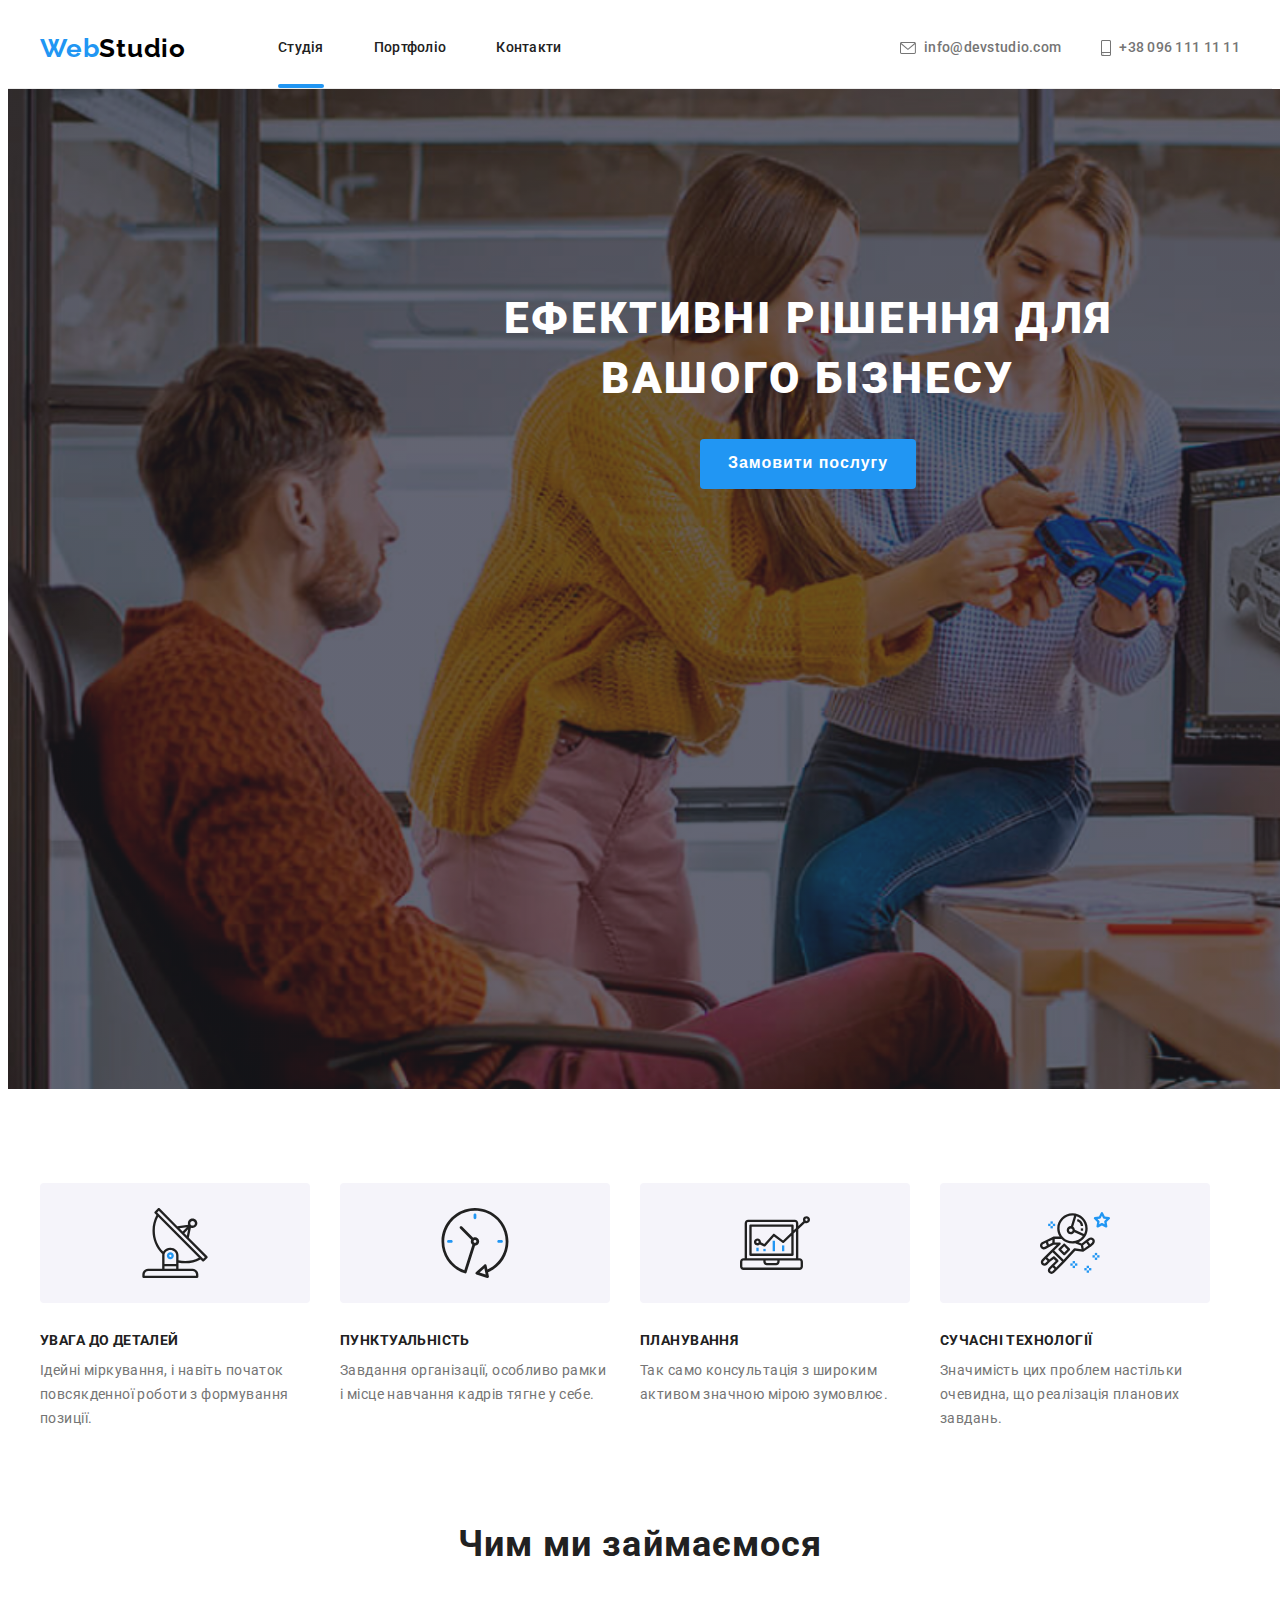
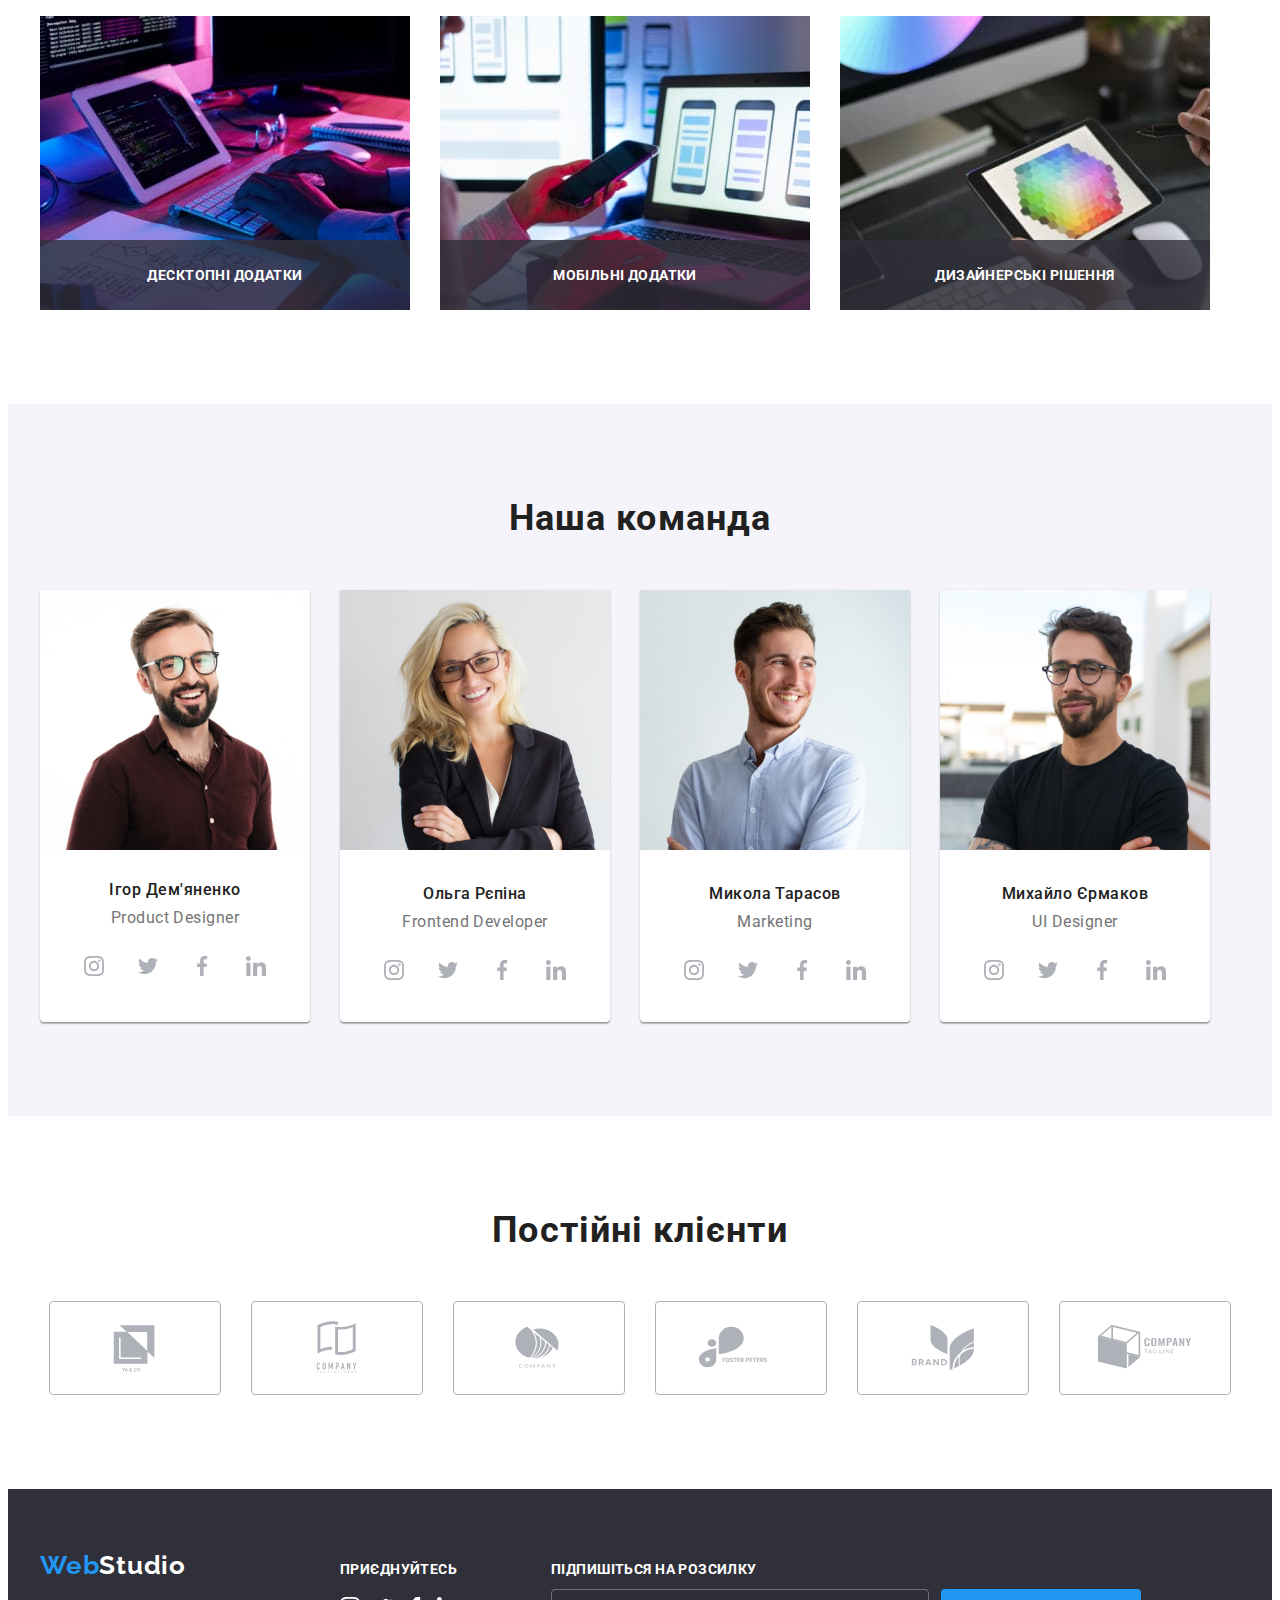
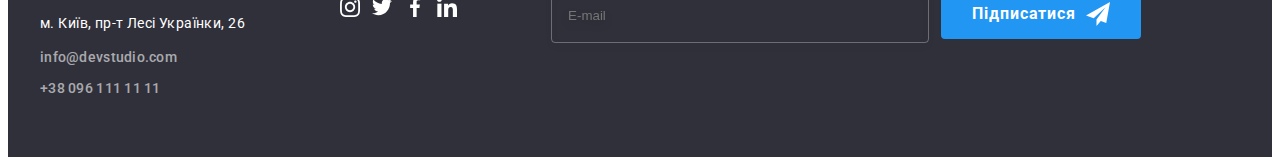
==== commit 6f63a01c: "new" ====
--- a/index.html
+++ b/index.html
@@ -18,25 +18,25 @@
     <header class="main-header">
         <div class="container header-container">
         <nav class="navigation">
-            <a class="logo"  href="./index.html" lang="en">
+            <a class="main-header__logo logo"  href="./index.html" lang="en">
                 <span>Web</span>Studio
             </a>
-<ul class="list nav-list">
-    <li class="nav-list-items">
-        <a class="studio link menu-link-header" href="./index.html">Студія</a>
+<ul class="nav-list list">
+    <li class="nav-list__items">
+        <a class="nav-list__items-link after-link link " href="./index.html">Студія</a>
     </li>
-    <li class="nav-list-items">
-        <a class="menu-link link " href="./portfolio.html">Портфоліо</a>
+    <li class="nav-list__items">
+        <a class="nav-list__items-link link " href="./portfolio.html">Портфоліо</a>
     </li>
-    <li class="nav-list-items">
-        <a class="menu-link link " href="">Контакти</a>
+    <li class="nav-list__items">
+        <a class="nav-list__items-link link " href="">Контакти</a>
     </li>
 </ul>
 </nav>
-<ul class="list header-feedback">
-   <li class="nav-feedback">
-<a class=" link header-mail" href="mailto:info@devstudio.com">
-    <svg class="header-images" width="16" height="12">
+<ul class="header-feedback list">
+   <li class="nav-feedback__contacts">
+<a class="nav-feedback__contacts-info link" href="mailto:info@devstudio.com">
+    <svg class="nav-feedback__contacts-info-images" width="16" height="12">
         <use href="./images/svg/social.svg#icon-envelope">
 
         </use>
@@ -45,9 +45,9 @@
     </a>
 </li>
 
-    <li class="nav-feedback">
-<a class="link number" href="tel:+380961111111">
-    <svg class="header-images" width="10" height="16">
+    <li class="nav-feedback__contacts">
+<a class="nav-feedback__contacts-info link" href="tel:+380961111111">
+    <svg class="nav-feedback__contacts-info-images" width="10" height="16">
         <use href="./images/svg/social.svg#icon-smartphone">
 
         </use>
@@ -64,28 +64,27 @@
     <main>
 
     <section class="main-section-color">
-        <div class="main-section container">
-            <h1 class="main-text">Ефективні рішення для вашого бізнесу</h1>
-
+        <div class="main-section__text container">
+            <h1 class="main-section__text-type">Ефективні рішення для вашого бізнесу</h1>
                 <button class="main-button" type="button" data-modal-open>Замовити послугу</button>
             </div>
     </section>
     <section class="our-advantages">
         <div class="container">
         <h2 class="invisible">Наші Переваги</h2>
-        <ul class="list main-sabtitle">
-            <li class="employees-subtitle">
+        <ul class="main-sabtitle list">
+            <li class="main-sabtitle__employees">
                 <div class="background-color">
-                <svg class="work-images" width="70" height="70">
+                <svg class="main-sabtitle__employees-images" width="70" height="70">
                     <use href="./images/svg/our-work.svg#icon-antenna-1"></use>
                 </svg>
             </div>
                 <h3 class="saptitel">УВАГА ДО ДЕТАЛЕЙ</h3>
                 <p class="sabtitel">Ідейні міркування, і навіть початок повсякденної роботи з формування позиції.</p>
             </li>
-            <li class="employees-subtitle">
+            <li class="main-sabtitle__employees">
                 <div class="background-color">
-                <svg class="work-images" width="70" height="70">
+                <svg class="main-sabtitle__employees-images" width="70" height="70">
                     <use href="./images/svg/our-work.svg#icon-clock-1"></use>
                 </svg>
             </div>
@@ -93,18 +92,18 @@
                 <p class="sabtitel">Завдання організації, особливо рамки і місце навчання кадрів тягне у себе.</p>
 
             </li>
-            <li class="employees-subtitle">
+            <li class="main-sabtitle__employees">
                 <div class="background-color">
-                <svg class="work-images" width="70" height="70">
+                <svg class="main-sabtitle__employees-images" width="70" height="70">
                     <use href="./images/svg/our-work.svg#icon-diagram-1"></use>
                 </svg>
             </div>
                 <h3 class="saptitel">ПЛАНУВАННЯ</h3>
                 <p class="sabtitel">Так само консультація з широким активом значною мірою зумовлює.</p>  
             </li>
-            <li class="employees-subtitle">
+            <li class="main-sabtitle__employees">
                 <div class="background-color">
-                <svg class="work-images" width="70" height="70">
+                <svg class="main-sabtitle__employees-images" width="70" height="70">
                     <use href="./images/svg/our-work.svg#icon-astronaut-1"></use>
                 </svg>
             </div>
@@ -118,16 +117,16 @@
         <div class="container">
             <h2 class="team">Чим ми займаємося</h2>   
             <ul class="list work-images">
-                <li class="images">
-                  <img src="images/work/type.jpg" class="pictures" alt="друкує" width="370" height="294"> 
+                <li class="work-images__example">
+                  <img src="images/work/type.jpg" class="work-images__example-pictures" alt="друкує" width="370" height="294"> 
                   <div class="our-job text">Десктопні додатки</div> 
                 </li>
-                <li class="images">
-                    <img src="images/work/telefone.jpg" class="pictures" alt="звіряє" width="370" height="294">  
+                <li class="work-images__example">
+                    <img src="images/work/telefone.jpg" class="work-images__example-pictures" alt="звіряє" width="370" height="294">  
                     <div class="our-job text">Мобільні додатки</div> 
                 </li>
-                <li class="images">
-                    <img src="images/work/ipad.jpg" class="pictures" alt="малює" width="370" height="294">  
+                <li class="work-images__example">
+                    <img src="images/work/ipad.jpg" class="work-images__example-pictures" alt="малює" width="370" height="294">  
                     <div class="our-job text">Дизайнерські рішення</div> 
                 </li>
             </ul>  
@@ -137,36 +136,36 @@
         <div class="container">
             <h2 class="team">Наша команда</h2>
             <ul class="list employees">
-                <li class="employees-card">
-                    <img src="images/team/igor.jpg" class="pictures" alt="Ігор Дем'яненко" width="270" height="260">
+                <li class="employees__card">
+                    <img src="images/team/igor.jpg" class="employees__card-pictures" alt="Ігор Дем'яненко" width="270" height="260">
                     <div class="names-jobs-style">
                     <h3 class="names">Ігор Дем'яненко</h3>
                     <p class="jobs">Product Designer</p>
-                    <ul class="list workers-social">
-                     <li class="workers-link-items">
-                    <a href="" class="workers-link">
-                        <svg class="workers">
+                    <ul class="workers-social list">
+                     <li class="workers-social__link">
+                    <a href="" class="workers-social__link-job">
+                        <svg class="workers-social__link-job-images">
                             <use href="./images/svg/social.svg#icon-instagram-2" width="20" height="20"></use>
                         </svg>
                     </a>
                     </li>
-                    <li class="workers-link-items">
-                    <a href="" class="workers-link">
-                        <svg class="workers">
+                    <li class="workers-social__link">
+                    <a href="" class="workers-social__link-job">
+                        <svg class="workers-social__link-job-images">
                             <use href="./images/svg/social.svg#icon-twitter-1" width="20" height="20"></use>
                         </svg>
                     </a>
                     </li>
-                    <li class="workers-link-items">
-                    <a href="" class="workers-link">
-                        <svg class="workers">
+                    <li class="workers-social__link">
+                    <a href="" class="workers-social__link-job">
+                        <svg class="workers-social__link-job-images">
                             <use href="./images/svg/social.svg#icon-facebook-1" width="20" height="20"></use>
                         </svg>
                     </a>
                     </li>
-                    <li class="workers-link-items">
-                    <a href="" class="workers-link">
-                        <svg class="workers">
+                    <li class="workers-social__link">
+                    <a href="" class="workers-social__link-job">
+                        <svg class="workers-social__link-job-images">
                             <use href="./images/svg/social.svg#icon-linkedin-1" width="20" height="20"></use>
                         </svg>
                     </a>
@@ -175,36 +174,36 @@
                 </div>
 
                 </li>
-                <li class="employees-card">
+                <li class="employees__card">
                     <img src="images/team/repinaolga.jpg" class="pictures" alt="Ольга Рєпіна" width="270" height="260">
                     <div class="names-jobs-style">
                     <h3 class="names">Ольга Рєпіна</h3>
                     <p class="jobs">Frontend Developer</p>
                     <ul class="list workers-social">
-                        <li class="workers-link-items">
-                       <a href="" class="workers-link">
-                           <svg class="workers">
+                        <li class="workers-social__link">
+                       <a href="" class="workers-social__link-job">
+                           <svg class="workers-social__link-job-images">
                                <use href="./images/svg/social.svg#icon-instagram-2" width="20" height="20"></use>
                            </svg>
                        </a>
                        </li>
-                       <li class="workers-link-items">
-                       <a href="" class="workers-link">
-                           <svg class="workers">
+                       <li class="workers-social__link">
+                       <a href="" class="workers-social__link-job">
+                           <svg class="workers-social__link-job-images">
                                <use href="./images/svg/social.svg#icon-twitter-1" width="20" height="20"></use>
                            </svg>
                        </a>
                        </li>
-                       <li class="workers-link-items">
-                       <a href="" class="workers-link">
-                           <svg class="workers">
+                       <li class="workers-social__link">
+                       <a href="" class="workers-social__link-job">
+                           <svg class="workers-social__link-job-images">
                                <use href="./images/svg/social.svg#icon-facebook-1" width="20" height="20"></use>
                            </svg>
                        </a>
                        </li>
-                       <li class="workers-link-items">
-                       <a href="" class="workers-link">
-                           <svg class="workers">
+                       <li class="workers-social__link">
+                       <a href="" class="workers-social__link-job">
+                           <svg class="workers-social__link-job-images">
                                <use href="./images/svg/social.svg#icon-linkedin-1" width="20" height="20"></use>
                            </svg>
                        </a>
@@ -214,36 +213,36 @@
                     </div>
 
                 </li>
-                <li class="employees-card">
+                <li class="employees__card">
                     <img src="images/team/mikola.jpg" class="pictures" alt="Микола Тарасов" width="270" height="260">
                     <div class="names-jobs-style">
                     <h3 class="names">Микола Тарасов</h3>
                     <p class="jobs">Marketing</p>
                     <ul class="list workers-social">
-                     <li class="workers-link-items">
-                    <a href="" class="workers-link">
-                        <svg class="workers">
+                     <li class="workers-social__link">
+                    <a href="" class="workers-social__link-job">
+                        <svg class="workers-social__link-job-images">
                             <use href="./images/svg/social.svg#icon-instagram-2" width="20" height="20"></use>
                         </svg>
                     </a>
                     </li>
-                    <li class="workers-link-items">
-                    <a href="" class="workers-link">
-                        <svg class="workers">
+                    <li class="workers-social__link">
+                    <a href="" class="workers-social__link-job">
+                        <svg class="workers-social__link-job-images">
                             <use href="./images/svg/social.svg#icon-twitter-1" width="20" height="20"></use>
                         </svg>
                     </a>
                     </li>
-                    <li class="workers-link-items">
-                    <a href="" class="workers-link">
-                        <svg class="workers">
+                    <li class="workers-social__link">
+                    <a href="" class="workers-social__link-job">
+                        <svg class="workers-social__link-job-images">
                             <use href="./images/svg/social.svg#icon-facebook-1" width="20" height="20"></use>
                         </svg>
                     </a>
                     </li>
-                    <li class="workers-link-items">
-                    <a href="" class="workers-link">
-                        <svg class="workers">
+                    <li class="workers-social__link">
+                    <a href="" class="workers-social__link-job">
+                        <svg class="workers-social__link-job-images">
                             <use href="./images/svg/social.svg#icon-linkedin-1" width="20" height="20"></use>
                         </svg>
                     </a>
@@ -253,36 +252,36 @@
                     </div>
 
                 </li>
-                <li class="employees-card">
+                <li class="employees__card">
                     <img src="images/team/michael.jpg" class="pictures" alt="Михайло Єрмаков" width="270" height="260">
                     <div class="names-jobs-style">
                     <h3 class="names">Михайло Єрмаков</h3>
                     <p class="jobs">UI Designer</p>
                     <ul class="list workers-social">
-                     <li class="workers-link-items">
-                    <a href="" class="workers-link">
-                        <svg class="workers">
+                     <li class="workers-social__link">
+                    <a href="" class="workers-social__link-job">
+                        <svg class="workers-social__link-job-images">
                             <use href="./images/svg/social.svg#icon-instagram-2" width="20" height="20"></use>
                         </svg>
                     </a>
                     </li>
-                    <li class="workers-link-items">
-                    <a href="" class="workers-link">
-                        <svg class="workers">
+                    <li class="workers-social__link">
+                    <a href="" class="workers-social__link-job">
+                        <svg class="workers-social__link-job-images">
                             <use href="./images/svg/social.svg#icon-twitter-1" width="20" height="20"></use>
                         </svg>
                     </a>
                     </li>
-                    <li class="workers-link-items">
-                    <a href="" class="workers-link">
-                        <svg class="workers">
+                    <li class="workers-social__link">
+                    <a href="" class="workers-social__link-job">
+                        <svg class="workers-social__link-job-images">
                             <use href="./images/svg/social.svg#icon-facebook-1" width="20" height="20"></use>
                         </svg>
                     </a>
                     </li>
-                    <li class="workers-link-items">
-                    <a href="" class="workers-link">
-                        <svg class="workers">
+                    <li class="workers-social__link">
+                    <a href="" class="workers-social__link-job">
+                        <svg class="workers-social__link-job-images">
                             <use href="./images/svg/social.svg#icon-linkedin-1" width="20" height="20"></use>
                         </svg>
                     </a>
@@ -299,45 +298,45 @@
         <div class="container">
         <h2 class="team ">Постійні клієнти</h2>
 
-      <ul class=" list company-style">
-        <li class="company-margin">
-            <a href="" class="company-link">
-                <svg class="company-icon">
+      <ul class="company-style list">
+        <li class="company-style__magrin">
+            <a href="" class="company-style__magrin-link">
+                <svg class="company-style__magrin-link-images">
                     <use href="./images/svg/company.svg#icon-Logo"></use>
                 </svg>
             </a>
         </li>
-        <li class="company-margin">
-            <a href="" class="company-link">
-                <svg class="company-icon">
+        <li class="company-style__magrin">
+            <a href="" class="company-style__magrin-link">
+                <svg class="company-style__magrin-link-images">
                     <use href="./images/svg/company.svg#icon-Logo-1"></use>
                 </svg>
             </a>
         </li>
-        <li class="company-margin">
-            <a href="" class="company-link">
-                <svg class="company-icon">
+        <li class="company-style__magrin">
+            <a href="" class="company-style__magrin-link">
+                <svg class="company-style__magrin-link-images">
                     <use href="./images/svg/company.svg#icon-Logo-2"></use>
                 </svg>
             </a>
         </li>
-        <li class="company-margin">
-            <a href="" class="company-link">
-                <svg class="company-icon">
+        <li class="company-style__magrin">
+            <a href="" class="company-style__magrin-link">
+                <svg class="company-style__magrin-link-images">
                     <use href="./images/svg/company.svg#icon-Logo-3"></use>
                 </svg>
             </a>
         </li>
-        <li class="company-margin">
-            <a href="" class="company-link">
-                <svg class="company-icon">
+        <li class="company-style__magrin">
+            <a href="" class="company-style__magrin-link">
+                <svg class="company-style__magrin-link-images">
                     <use href="./images/svg/company.svg#icon-Logo-4"></use>
                 </svg>
             </a>
         </li>
-        <li class="company-margin">
-            <a href="" class="company-link">
-                <svg class="company-icon">
+        <li class="company-style__magrin">
+            <a href="" class="company-style__magrin-link">
+                <svg class="company-style__magrin-link-images">
                     <use href="./images/svg/company.svg#icon-Logo-5"></use>
                 </svg>
             </a>
@@ -348,7 +347,7 @@
          </main>
 
     <footer>
-        <div class="container footer-position">
+        <div class="footer-position container">
             <div class="footer-address-position">
         <a class="footer-logo logo"  href="./index.html" lang="en">
             <span>Web</span>Studio
@@ -372,29 +371,29 @@
 <div class="footer-margin">
     <h2 class="footer-team">приєднуйтесь</h2>
     <ul class="list workers-social-footer">
-        <li class="workers-link-items">
-       <a href="" class="workers-link-footer">
+        <li class="workers-social__link-job-items">
+       <a href="" class="workers-social__link-job-footer">
            <svg class="workers-footer">
                <use href="./images/svg/social.svg#icon-instagram-2" width="20" height="20"></use>
            </svg>
        </a>
        </li>
-       <li class="workers-link-items">
-       <a href="" class="workers-link-footer">
+       <li class="workers-social__link-job-items">
+       <a href="" class="workers-social__link-job-footer">
            <svg class="workers-footer">
                <use href="./images/svg/social.svg#icon-twitter-1" width="20" height="20"></use>
            </svg>
        </a>
        </li>
-       <li class="workers-link-items">
-       <a href="" class="workers-link-footer">
+       <li class="workers-social__link-job-items">
+       <a href="" class="workers-social__link-job-footer">
            <svg class="workers-footer">
                <use href="./images/svg/social.svg#icon-facebook-1" width="20" height="20"></use>
            </svg>
        </a>
        </li>
-       <li class="workers-link-items">
-       <a href="" class="workers-link-footer">
+       <li class="workers-social__link-job-items">
+       <a href="" class="workers-social__link-job-footer">
            <svg class="workers-footer">
                <use href="./images/svg/social.svg#icon-linkedin-1" width="20" height="20"></use>
            </svg>
--- a/css/main.min.css
+++ b/css/main.min.css
@@ -1 +1 @@
-:root{--accent-color: #2196F3;--primary-text-color: #212121;--text-color: #FFFFFF;--feedback-color: #757575;--background-button-color: #188CE8;--background-buttons-color: #F5F4FA;--background-color: #2F303A ;--logo-color: #000000;--portfolio-background-color: #F5F5F5;--portfolio-header-color: #ECECEC;--social-color: #AFB1B8;--contact-color: #212121}.text{font-family:"Roboto";font-style:normal;font-weight:700;font-size:14px;line-height:16px;text-align:center;letter-spacing:.03em;text-transform:uppercase;color:var(--text-color)}.link{text-decoration:none;font-family:"Roboto",sans-serif;font-style:normal;font-weight:500;font-size:14px;line-height:1.14;letter-spacing:.02em;color:var(--primary-text-color);letter-spacing:.02em;transition:color 250ms cubic-bezier(0.4, 0, 0.2, 1)}.link:hover,.link:focus{color:var(--accent-color)}.list{list-style:none;padding-left:0px;margin-bottom:0px}body{color:var(--primary-text-color);font-family:"Roboto",sans-serif}.feedback-adress{color:var(--text-color);font-style:normal;font-weight:400;font-size:14px;line-height:24px;letter-spacing:.03em}.container{width:1200px;margin-left:auto;margin-right:auto;padding-left:15px;padding-right:15px}.visual-hidden{position:absolute;width:1px;height:1px;margin:-1px;margin-top:10px;margin-left:8px;border:0;padding:0;white-space:nowrap;-webkit-clip-path:inset(100%);clip-path:inset(100%);clip:rect(0 0 0 0);overflow:hidden}.team{font-style:normal;font-weight:700;font-size:36px;line-height:1.16;text-align:center;letter-spacing:.03em;margin-top:0;margin-bottom:50px}.names{font-style:normal;font-weight:500;font-size:16px;line-height:19px;text-align:center;letter-spacing:.03em;margin-top:0;margin-bottom:10px}.main-header{border-style:solid;border-width:1px;border-top:none;border-left:none;border-right:none;margin-bottom:0;border-color:var(--portfolio-header-color)}.number{color:var(--feedback-color);padding-top:32px;padding-bottom:32px;display:flex;align-items:center}.header-mail{color:var(--feedback-color);padding-top:32px;padding-bottom:32px;display:flex;align-items:center}.studio{color:var(--accent-color);display:block;padding-bottom:32px;padding-top:32px}.logo{margin-right:92px;text-decoration:none;font-family:"Raleway",sans-serif;font-style:normal;font-weight:700;font-size:26px;line-height:1.19;color:var(--logo-color);letter-spacing:.03em}span{color:var(--accent-color)}.feedback{color:rgba(255,255,255,.6)}.header-container{display:flex;align-items:center}.navigation{display:flex;align-items:center}.nav-list{display:flex;align-items:center;margin-top:0}.header-feedback{display:flex;align-items:center;margin-left:auto;margin-top:0}.nav-list-items:not(:last-child){margin-right:50px}.nav-feedback:not(:last-child){margin-right:40px}.header-images{fill:currentColor;margin-right:8px}.menu-link-header{position:relative}.menu-link-header::after{content:"";position:absolute;left:0;bottom:0;background:#2196f3;border-radius:2px;display:block;width:100%;height:4px}.menu-link{display:block;padding-bottom:32px;padding-top:32px}.footer-logo{color:var(--text-color);margin-bottom:28px}footer{background-color:var(--background-color);padding-top:60px;padding-bottom:60px}.footer-team{color:var(--text-color);text-align:left;margin-bottom:20px;font-family:"Roboto";font-style:normal;font-weight:700;font-size:14px;line-height:16px;letter-spacing:.03em;text-transform:uppercase}.workers-link-footer{display:flex;align-items:center;justify-content:center;width:44px;height:44px;border-radius:50%;background:rgba(255,255,255,.1);transition:background-color 250ms cubic-bezier(0.4, 0, 0.2, 1)}.feedback-footer-text{text-align:left}.footer-btn{font-family:"Roboto";font-style:normal;font-weight:700;font-size:16px;line-height:30px;letter-spacing:.06em;display:flex;align-items:center;justify-content:center;width:200px;height:50px;background:#2196f3;border-radius:4px;border:0;padding:0;color:var(--text-color);cursor:pointer}.footer-margin{margin-right:94px}.picture-button{width:24px;height:24px;margin-left:10px;fill:var(--text-color)}.contact-footer-message{display:flex}.form-flex{display:flex}.contact-mail-footer{width:358px;height:50px;border:1px solid rgba(255,255,255,.3);filter:drop-shadow(0px 4px 4px rgba(0, 0, 0, 0.15));border-radius:4px;padding-left:16px;margin-right:12px;margin-top:0;background:rgba(0,0,0,0);color:var(--text-color)}.footer-address:not(:last-child){margin-bottom:12px}.footer-finish{margin-top:0;margin-bottom:0px}address{margin-top:30px}.footer-address-position{width:230px;margin-right:70px}.footer-position{display:flex;align-items:baseline}.workers-social-footer{display:flex;justify-content:space-between;margin-top:0}.workers-footer{width:20px;height:20px;fill:var(--text-color);transition:fill 250ms cubic-bezier(0.4, 0, 0.2, 1)}.workers-link-footer:focus,.workers-link-footer:hover{background-color:var(--accent-color)}.portfolio-indent{margin-top:0;margin-bottom:50px;display:flex;justify-content:center}.buttons-indent:not(:last-child){margin-right:8px}.button{padding:6px 22px;margin-top:5px;font-family:"Roboto";font-style:normal;font-weight:500;font-size:16px;line-height:1.6;text-align:center;letter-spacing:.03em;border:none;background:var(--background-buttons-color);border-radius:4px;transition:color 250ms cubic-bezier(0.4, 0, 0.2, 1),background-color 250ms cubic-bezier(0.4, 0, 0.2, 1),box-shadow 250ms cubic-bezier(0.4, 0, 0.2, 1)}.button:hover,.button:focus{box-shadow:0px 3px 1px rgba(0,0,0,.1),0px 1px 2px rgba(0,0,0,.08),0px 2px 2px rgba(0,0,0,.12);color:var(--text-color);background:var(--accent-color)}.main-button{padding:10px 24px;width:216px;height:50px;margin:0 auto;display:block;font-style:normal;font-weight:700;font-size:16px;line-height:1.8;align-items:center;text-align:center;letter-spacing:.06em;border-radius:4px;border:none;color:var(--text-color);background:var(--accent-color);transition:color 250ms cubic-bezier(0.4, 0, 0.2, 1)}.main-button:hover,.main-button:focus{background-color:var(--background-button-color);cursor:pointer}.main-button:active{background-color:var(--accent-color)}.employees{display:flex;flex-wrap:wrap;margin-top:-30px;margin-left:-30px}.employees-card{box-shadow:0px 1px 3px rgba(0,0,0,.12),0px 1px 1px rgba(0,0,0,.14),0px 2px 1px rgba(0,0,0,.2);border-radius:0px 0px 4px 4px;margin-top:30px;margin-left:30px;background-color:var(--text-color)}.employees-subtitle:not(:last-child){margin-right:30px}.our-team{padding-top:94px;padding-bottom:94px;background-color:var(--background-buttons-color)}.team{font-style:normal;font-weight:700;font-size:36px;line-height:1.16;text-align:center;letter-spacing:.03em;margin-top:0;margin-bottom:50px}.names{font-style:normal;font-weight:500;font-size:16px;line-height:19px;text-align:center;letter-spacing:.03em;margin-top:0;margin-bottom:10px}.names-jobs-style{padding-top:30px;padding-bottom:30px;padding-left:32px;padding-right:32px}.jobs{color:var(--feedback-color);font-style:normal;font-weight:400;font-size:16px;line-height:1.18;text-align:center;letter-spacing:.03em;margin-top:0;margin-bottom:16px}.workers-link:focus .workers,.workers-link:hover .workers{fill:var(--text-color)}.workers-link:focus,.workers-link:hover{background-color:var(--accent-color)}.workers-link{display:flex;align-items:center;justify-content:center;width:44px;height:44px;border-radius:50%;transition:background-color 250ms cubic-bezier(0.4, 0, 0.2, 1)}.workers{width:20px;height:20px;fill:var(--social-color);transition:fill 250ms cubic-bezier(0.4, 0, 0.2, 1)}.workers-social{display:flex;justify-content:space-between}.workers-link-items:not(:last-child){margin-right:10px}.backdrop.is-hidden{opacity:0;visibility:hidden;pointer-events:none}.backdrop{position:fixed;top:0;left:0;width:100vw;height:100vh;background-color:rgba(0,0,0,.2);transition:250ms cubic-bezier(0.4, 0, 0.2, 1)}.backdrop.is-hidden .modal-window{top:50%;left:50%;transform:translate(-50%, -50%) scale(0.5)}.modal-window{position:absolute;top:50%;left:50%;transform:translate(-50%, -50%);width:528px;height:580px;background-color:var(--text-color);box-shadow:0px 1px 3px rgba(0,0,0,.12),0px 1px 1px rgba(0,0,0,.14),0px 2px 1px rgba(0,0,0,.2);border-radius:4px;transition:250ms cubic-bezier(0.4, 0, 0.2, 1)}.close-button:hover{fill:var(--accent-color)}.footer-btn:hover,.footer-btn:focus{background:var(--background-button-color);box-shadow:0px 4px 4px rgba(0,0,0,.15)}.close-button{position:absolute;top:8px;right:8px;width:30px;height:30px;border-radius:50%;border:1px solid rgba(0,0,0,.1);background-color:var(--text-color);padding:0;display:flex;justify-content:center;align-items:center;cursor:pointer;transition:250ms cubic-bezier(0.4, 0, 0.2, 1)}.modal-window-text{font-family:"Roboto";font-style:normal;font-weight:700;font-size:20px;line-height:23px;text-align:center;letter-spacing:.03em;margin-top:0;margin-bottom:12px}.contact-form-btn:hover,.contact-form-btn:focus{background-color:var(--background-button-color);cursor:pointer}.contact-form-btn{padding:10px 24px;width:200px;height:50px;margin:0 auto;display:block;font-style:normal;font-weight:700;font-size:16px;line-height:1.8;align-items:center;text-align:center;letter-spacing:.06em;border-radius:4px;border:none;box-shadow:0px 4px 4px rgba(0,0,0,.15);color:var(--text-color);background:var(--accent-color);transition:color 250ms cubic-bezier(0.4, 0, 0.2, 1)}.contact-form{padding:40px}.contact-form-field{display:block;margin-top:10px;font-family:"Roboto";font-style:normal;font-weight:400;font-size:12px;line-height:14px;letter-spacing:.01em;color:var(--feedback-color)}.contact-form-input{width:100%;height:40px;border:1px solid rgba(33,33,33,.2);border-radius:4px;margin-top:4px;padding-left:42px}.contact-form-input:focus,.contact-form-input:hover{outline:none;border-color:var(--accent-color)}.contact-form-input:focus+.contact-form-images-pic{fill:var(--accent-color)}.contact-form-input:hover+.contact-form-images-pic{fill:var(--accent-color)}.contact-form-images-pic{display:block;width:18px;height:18px;position:absolute;top:60%;left:14px;transform:translateY(-50%);fill:var(--contact-color)}.contact-form-images{position:relative;display:block}.contact-form-message{width:100%;height:120px;margin-top:4px;padding:10px 15px;resize:none;border:1px solid rgba(33,33,33,.2);border-radius:4px;margin-bottom:20px}.contact-form-message:focus{outline:none;border-color:var(--accent-color)}.contact-form-checkbox-label{display:flex;align-items:center;margin-bottom:30px;font-family:"Roboto";font-style:normal;font-weight:400;font-size:14px;line-height:24px;letter-spacing:.03em;color:var(--feedback-color);margin-left:15px}.contact-form-checkbox-label::before{display:inline-block;width:16px;height:15px;border:2px solid;border-color:var(--contact-color);border-radius:2px;cursor:pointer;content:"";margin-right:8px}.input-contact-form-checkbox:checked+.contact-form-checkbox-label::before{border:0;background-repeat:no-repeat;background-image:url(../images/check-box/accept.svg);background-position:center;background-color:var(--accent-color)}.input-contact-form-checkbox:hover,.input-contact-form-checkbox:focus+.contact-form-checkbox-label::before{border-color:var(--accent-color)}.contact-link{color:var(--accent-color)}.main-section{justify-content:center}.main-section-color{width:1600px;height:600px;margin-left:auto;margin-right:auto;background-image:linear-gradient(rgba(47, 48, 58, 0.4), rgba(47, 48, 58, 0.4)),url("../images/background/Img.png");background-size:cover;background-color:var(--background-color);padding-top:200px;padding-bottom:200px}.main-text{text-align:center;max-width:696px;font-style:normal;font-weight:900;font-size:44px;line-height:1.36;text-align:center;letter-spacing:.06em;text-transform:uppercase;color:var(--text-color);margin-bottom:30px;margin-top:0;margin-left:auto;margin-right:auto}.invisible{position:absolute;white-space:nowrap;width:1px;height:1px;overflow:hidden;border:0;padding:0;clip:rect(0 0 0 0);-webkit-clip-path:inset(50%);clip-path:inset(50%);margin:-1px}.background-color{display:flex;background-color:var(--background-buttons-color);width:270px;height:120px;border-radius:4px;align-items:center;justify-content:center;margin-bottom:30px}.saptitel{font-style:normal;font-weight:700;font-size:14px;line-height:1.14;letter-spacing:.03em;text-transform:uppercase;color:var(--primary-text-color);max-width:270px;margin-top:0;margin-bottom:10px}.sabtitel{font-style:normal;font-weight:400;font-size:14px;line-height:1.7;letter-spacing:.03em;color:var(--feedback-color);max-width:270px;margin-top:0;margin-bottom:0}.main-sabtitle{display:flex;margin-top:0}.work-images{display:flex;padding-left:0;margin-top:0}.company{padding-top:94px;padding-bottom:94px;padding-left:0;padding-right:0}.company-icon{width:106px;height:60px}.company-link:hover,.company-link:focus{fill:var(--accent-color);border-color:var(--accent-color)}.company-style{margin-top:0;display:flex;justify-content:center}.company-margin:not(:last-child){margin-right:30px}.company-link{display:flex;width:170px;height:92px;justify-content:center;align-items:center;fill:var(--social-color);border-radius:4px;border-style:solid;border-width:1px;border-color:var(--social-color);transition:fill 250ms cubic-bezier(0.4, 0, 0.2, 1),border-color 250ms cubic-bezier(0.4, 0, 0.2, 1)}.border-color{border-width:1px;border-style:solid;border-color:var(--background-buttons-color);border-top:none;padding-left:24px;padding-right:24px;padding-top:20px;padding-bottom:20px;background-color:var(--text-color);position:relative;z-index:2}.portfolio-headers{font-style:normal;font-weight:700;font-size:18px;line-height:2;letter-spacing:.06em;margin-bottom:4px;margin-top:0}.headers-veiw{font-style:normal;font-weight:400;font-size:16px;line-height:1.8;letter-spacing:.03em;color:var(--feedback-color);margin-bottom:0;margin-top:0}.employees-card-portfolio{margin-top:30px;margin-left:30px}.link-portfolio:focus,.link-portfolio:hover{box-shadow:0px 1px 1px rgba(0,0,0,.12),0px 4px 4px rgba(0,0,0,.06),1px 4px 6px rgba(0,0,0,.16)}.portfolio-background{padding-top:94px;padding-bottom:94px}.link-portfolio{display:block;text-decoration:none;color:var(--primary-text-color);position:relative;overflow:hidden;transition:box-shadow 250ms cubic-bezier(0.4, 0, 0.2, 1)}.text-portfolio{align-items:center;justify-content:center;display:flex;width:370px;height:294px;background:rgba(33,150,243,.9);position:absolute;bottom:0;top:75%;z-index:1;transition:top 250ms cubic-bezier(0.4, 0, 0.2, 1)}.link-portfolio:hover .text-portfolio,.link-portfolio:focus .text-portfolio{top:0}.text-portfolio-theme{font-family:"Roboto";font-style:normal;font-weight:400;font-size:18px;line-height:28px;letter-spacing:.03em;padding:64px 24px;color:var(--text-color)}/*# sourceMappingURL=main.min.css.map */+:root{--accent-color: #2196F3;--primary-text-color: #212121;--text-color: #FFFFFF;--feedback-color: #757575;--background-button-color: #188CE8;--background-buttons-color: #F5F4FA;--background-color: #2F303A ;--logo-color: #000000;--portfolio-background-color: #F5F5F5;--portfolio-header-color: #ECECEC;--social-color: #AFB1B8;--contact-color: #212121}.text{font-family:"Roboto";font-style:normal;font-weight:700;font-size:14px;line-height:16px;text-align:center;letter-spacing:.03em;text-transform:uppercase;color:var(--text-color)}.link{text-decoration:none;font-family:"Roboto",sans-serif;font-style:normal;font-weight:500;font-size:14px;line-height:1.14;letter-spacing:.02em;color:var(--primary-text-color);letter-spacing:.02em;transition:color 250ms cubic-bezier(0.4, 0, 0.2, 1)}.link:hover,.link:focus{color:var(--accent-color)}.list{list-style:none;padding-left:0px;margin-bottom:0px}body{color:var(--primary-text-color);font-family:"Roboto",sans-serif}.feedback-adress{color:var(--text-color);font-style:normal;font-weight:400;font-size:14px;line-height:24px;letter-spacing:.03em}.container{width:1200px;margin-left:auto;margin-right:auto;padding-left:15px;padding-right:15px}.visual-hidden{position:absolute;width:1px;height:1px;margin:-1px;margin-top:10px;margin-left:8px;border:0;padding:0;white-space:nowrap;-webkit-clip-path:inset(100%);clip-path:inset(100%);clip:rect(0 0 0 0);overflow:hidden}.team{font-style:normal;font-weight:700;font-size:36px;line-height:1.16;text-align:center;letter-spacing:.03em;margin-top:0;margin-bottom:50px}.names{font-style:normal;font-weight:500;font-size:16px;line-height:19px;text-align:center;letter-spacing:.03em;margin-top:0;margin-bottom:10px}.main-header{border-style:solid;border-width:1px;border-top:none;border-left:none;border-right:none;margin-bottom:0;border-color:var(--portfolio-header-color)}.number{color:var(--feedback-color);padding-top:32px;padding-bottom:32px;display:flex;align-items:center}.nav-feedback__contacts-info{color:var(--feedback-color);padding-top:32px;padding-bottom:32px;display:flex;align-items:center}.studio{color:var(--accent-color);display:block;padding-bottom:32px;padding-top:32px}.main-header__logo{margin-right:92px}.logo{text-decoration:none;font-family:"Raleway",sans-serif;font-style:normal;font-weight:700;font-size:26px;line-height:1.19;color:var(--logo-color);letter-spacing:.03em}span{color:var(--accent-color)}.feedback{color:rgba(255,255,255,.6)}.header-container{display:flex;align-items:center}.navigation{display:flex;align-items:center}.nav-list{display:flex;align-items:center;margin-top:0}.header-feedback{display:flex;align-items:center;margin-left:auto;margin-top:0}.nav-list__items:not(:last-child){margin-right:50px}.nav-feedback__contacts:not(:last-child){margin-right:40px}.nav-feedback__contacts-info-images{fill:currentColor;margin-right:8px}.after-link{position:relative}.after-link::after{content:"";position:absolute;left:0;bottom:0;background:#2196f3;border-radius:2px;display:block;width:100%;height:4px}.nav-list__items-link{display:block;padding-bottom:32px;padding-top:32px}.footer-logo{color:var(--text-color);margin-bottom:28px}footer{background-color:var(--background-color);padding-top:60px;padding-bottom:60px}.footer-team{color:var(--text-color);text-align:left;margin-bottom:20px;font-family:"Roboto";font-style:normal;font-weight:700;font-size:14px;line-height:16px;letter-spacing:.03em;text-transform:uppercase}.workers-link-footer{display:flex;align-items:center;justify-content:center;width:44px;height:44px;border-radius:50%;background:rgba(255,255,255,.1);transition:background-color 250ms cubic-bezier(0.4, 0, 0.2, 1)}.workers-link-footer:focus,.workers-link-footer:hover{background-color:var(--accent-color)}.feedback-footer-text{text-align:left}.footer-btn{font-family:"Roboto";font-style:normal;font-weight:700;font-size:16px;line-height:30px;letter-spacing:.06em;display:flex;align-items:center;justify-content:center;width:200px;height:50px;background:#2196f3;border-radius:4px;border:0;padding:0;color:var(--text-color);cursor:pointer}.footer-btn:hover,.footer-btn:focus{background:var(--background-button-color);box-shadow:0px 4px 4px rgba(0,0,0,.15)}.footer-margin{margin-right:94px}.picture-button{width:24px;height:24px;margin-left:10px;fill:var(--text-color)}.contact-footer-message{display:flex}.form-flex{display:flex}.contact-mail-footer{width:358px;height:50px;border:1px solid rgba(255,255,255,.3);filter:drop-shadow(0px 4px 4px rgba(0, 0, 0, 0.15));border-radius:4px;padding-left:16px;margin-right:12px;margin-top:0;background:rgba(0,0,0,0);color:var(--text-color)}.footer-address:not(:last-child){margin-bottom:12px}.footer-finish{margin-top:0;margin-bottom:0px}address{margin-top:30px}.footer-address-position{width:230px;margin-right:70px}.footer-position{display:flex;align-items:baseline}.workers-social-footer{display:flex;justify-content:space-between;margin-top:0}.workers-footer{width:20px;height:20px;fill:var(--text-color);transition:fill 250ms cubic-bezier(0.4, 0, 0.2, 1)}.portfolio-indent{margin-top:0;margin-bottom:50px;display:flex;justify-content:center}.portfolio-indent-buttons:not(:last-child){margin-right:8px}.button{padding:6px 22px;margin-top:5px;font-family:"Roboto";font-style:normal;font-weight:500;font-size:16px;line-height:1.6;text-align:center;letter-spacing:.03em;border:none;background:var(--background-buttons-color);border-radius:4px;transition:color 250ms cubic-bezier(0.4, 0, 0.2, 1),background-color 250ms cubic-bezier(0.4, 0, 0.2, 1),box-shadow 250ms cubic-bezier(0.4, 0, 0.2, 1)}.button:hover,.button:focus{box-shadow:0px 3px 1px rgba(0,0,0,.1),0px 1px 2px rgba(0,0,0,.08),0px 2px 2px rgba(0,0,0,.12);color:var(--text-color);background:var(--accent-color)}.main-button{padding:10px 24px;width:216px;height:50px;margin:0 auto;display:block;font-style:normal;font-weight:700;font-size:16px;line-height:1.8;align-items:center;text-align:center;letter-spacing:.06em;border-radius:4px;border:none;color:var(--text-color);background:var(--accent-color);transition:color 250ms cubic-bezier(0.4, 0, 0.2, 1)}.main-button:hover,.main-button:focus{background-color:var(--background-button-color);cursor:pointer}.main-button:active{background-color:var(--accent-color)}.employees{display:flex;flex-wrap:wrap;margin-top:-30px;margin-left:-30px}.employees__card{box-shadow:0px 1px 3px rgba(0,0,0,.12),0px 1px 1px rgba(0,0,0,.14),0px 2px 1px rgba(0,0,0,.2);border-radius:0px 0px 4px 4px;margin-top:30px;margin-left:30px;background-color:var(--text-color)}.main-sabtitle__employees:not(:last-child){margin-right:30px}.our-team{padding-top:94px;padding-bottom:94px;background-color:var(--background-buttons-color)}.team{font-style:normal;font-weight:700;font-size:36px;line-height:1.16;text-align:center;letter-spacing:.03em;margin-top:0;margin-bottom:50px}.names{font-style:normal;font-weight:500;font-size:16px;line-height:19px;text-align:center;letter-spacing:.03em;margin-top:0;margin-bottom:10px}.names-jobs-style{padding-top:30px;padding-bottom:30px;padding-left:32px;padding-right:32px}.jobs{color:var(--feedback-color);font-style:normal;font-weight:400;font-size:16px;line-height:1.18;text-align:center;letter-spacing:.03em;margin-top:0;margin-bottom:16px}.workers-social__link-job{display:flex;align-items:center;justify-content:center;width:44px;height:44px;border-radius:50%;transition:background-color 250ms cubic-bezier(0.4, 0, 0.2, 1)}.workers-social__link-job:focus,.workers-social__link-job:hover{background-color:var(--accent-color)}.workers-social__link-job-images{width:20px;height:20px;fill:var(--social-color);transition:fill 250ms cubic-bezier(0.4, 0, 0.2, 1)}.workers-social__link-job:focus .workers-social__link-job-images,.workers-social__link-job:hover .workers-social__link-job-images{fill:var(--text-color)}.workers-social{display:flex;justify-content:space-between}.workers-social__link:not(:last-child){margin-right:10px}.backdrop.is-hidden{opacity:0;visibility:hidden;pointer-events:none}.backdrop{position:fixed;top:0;left:0;width:100vw;height:100vh;background-color:rgba(0,0,0,.2);transition:250ms cubic-bezier(0.4, 0, 0.2, 1)}.backdrop.is-hidden .modal-window{top:50%;left:50%;transform:translate(-50%, -50%) scale(0.5)}.modal-window{position:absolute;top:50%;left:50%;transform:translate(-50%, -50%);width:528px;height:580px;background-color:var(--text-color);box-shadow:0px 1px 3px rgba(0,0,0,.12),0px 1px 1px rgba(0,0,0,.14),0px 2px 1px rgba(0,0,0,.2);border-radius:4px;transition:250ms cubic-bezier(0.4, 0, 0.2, 1)}.close-button{position:absolute;top:8px;right:8px;width:30px;height:30px;border-radius:50%;border:1px solid rgba(0,0,0,.1);background-color:var(--text-color);padding:0;display:flex;justify-content:center;align-items:center;cursor:pointer;transition:250ms cubic-bezier(0.4, 0, 0.2, 1)}.close-button:hover{fill:var(--accent-color)}.modal-window-text{font-family:"Roboto";font-style:normal;font-weight:700;font-size:20px;line-height:23px;text-align:center;letter-spacing:.03em;margin-top:0;margin-bottom:12px}.contact-form-btn{padding:10px 24px;width:200px;height:50px;margin:0 auto;display:block;font-style:normal;font-weight:700;font-size:16px;line-height:1.8;align-items:center;text-align:center;letter-spacing:.06em;border-radius:4px;border:none;box-shadow:0px 4px 4px rgba(0,0,0,.15);color:var(--text-color);background:var(--accent-color);transition:color 250ms cubic-bezier(0.4, 0, 0.2, 1)}.contact-form-btn:hover,.contact-form-btn:focus{background-color:var(--background-button-color);cursor:pointer}.contact-form{padding:40px}.contact-form-field{display:block;margin-top:10px;font-family:"Roboto";font-style:normal;font-weight:400;font-size:12px;line-height:14px;letter-spacing:.01em;color:var(--feedback-color)}.contact-form-input{width:100%;height:40px;border:1px solid rgba(33,33,33,.2);border-radius:4px;margin-top:4px;padding-left:42px}.contact-form-input:focus,.contact-form-input:hover{outline:none;border-color:var(--accent-color)}.contact-form-images-pic{display:block;width:18px;height:18px;position:absolute;top:60%;left:14px;transform:translateY(-50%);fill:var(--contact-color)}.contact-form-input:focus+.contact-form-images-pic{fill:var(--accent-color)}.contact-form-input:hover+.contact-form-images-pic{fill:var(--accent-color)}.contact-form-images{position:relative;display:block}.contact-form-message{width:100%;height:120px;margin-top:4px;padding:10px 15px;resize:none;border:1px solid rgba(33,33,33,.2);border-radius:4px;margin-bottom:20px}.contact-form-message:focus{outline:none;border-color:var(--accent-color)}.contact-form-checkbox-label{display:flex;align-items:center;margin-bottom:30px;font-family:"Roboto";font-style:normal;font-weight:400;font-size:14px;line-height:24px;letter-spacing:.03em;color:var(--feedback-color);margin-left:15px}.contact-form-checkbox-label::before{display:inline-block;width:16px;height:15px;border:2px solid;border-color:var(--contact-color);border-radius:2px;cursor:pointer;content:"";margin-right:8px}.input-contact-form-checkbox:checked+.contact-form-checkbox-label::before{border:0;background-repeat:no-repeat;background-image:url(../images/check-box/accept.svg);background-position:center;background-color:var(--accent-color)}.contact-form-checkbox-label::before .input-contact-form-checkbox:hover,.input-contact-form-checkbox:focus+.contact-form-checkbox-label::before{border-color:var(--accent-color)}.contact-link{color:var(--accent-color)}.input-contact-form-checkbox{position:relative;left:15px;top:20px}.main-section__text{justify-content:center}.main-section-color{width:1600px;height:600px;margin-left:auto;margin-right:auto;background-image:linear-gradient(rgba(47, 48, 58, 0.4), rgba(47, 48, 58, 0.4)),url("../images/background/Img.png");background-size:cover;background-color:var(--background-color);padding-top:200px;padding-bottom:200px}.main-section__text-type{text-align:center;max-width:696px;font-style:normal;font-weight:900;font-size:44px;line-height:1.36;text-align:center;letter-spacing:.06em;text-transform:uppercase;color:var(--text-color);margin-bottom:30px;margin-top:0;margin-left:auto;margin-right:auto}.invisible{position:absolute;white-space:nowrap;width:1px;height:1px;overflow:hidden;border:0;padding:0;clip:rect(0 0 0 0);-webkit-clip-path:inset(50%);clip-path:inset(50%);margin:-1px}.background-color{display:flex;background-color:var(--background-buttons-color);width:270px;height:120px;border-radius:4px;align-items:center;justify-content:center;margin-bottom:30px}.saptitel{font-style:normal;font-weight:700;font-size:14px;line-height:1.14;letter-spacing:.03em;text-transform:uppercase;color:var(--primary-text-color);max-width:270px;margin-top:0;margin-bottom:10px}.sabtitel{font-style:normal;font-weight:400;font-size:14px;line-height:1.7;letter-spacing:.03em;color:var(--feedback-color);max-width:270px;margin-top:0;margin-bottom:0}.main-sabtitle{display:flex;margin-top:0}.main-sabtitle__employees-images{display:flex;padding-left:0;margin-top:0}.work-images{display:flex;padding-left:0;margin-top:0}.company{padding-top:94px;padding-bottom:94px;padding-left:0;padding-right:0}.company-style__magrin-link-images{width:106px;height:60px}.company-style{margin-top:0;display:flex;justify-content:center}.company-style__magrin:not(:last-child){margin-right:30px}.company-style__magrin-link{display:flex;width:170px;height:92px;justify-content:center;align-items:center;fill:var(--social-color);border-radius:4px;border-style:solid;border-width:1px;border-color:var(--social-color);transition:fill 250ms cubic-bezier(0.4, 0, 0.2, 1),border-color 250ms cubic-bezier(0.4, 0, 0.2, 1)}.company-style__magrin-link:hover,.company-style__magrin-link:focus{fill:var(--accent-color);border-color:var(--accent-color)}.border-color{border-width:1px;border-style:solid;border-color:var(--background-buttons-color);border-top:none;padding-left:24px;padding-right:24px;padding-top:20px;padding-bottom:20px;background-color:var(--text-color);position:relative;z-index:2}.portfolio-headers{font-style:normal;font-weight:700;font-size:18px;line-height:2;letter-spacing:.06em;margin-bottom:4px;margin-top:0}.headers-veiw{font-style:normal;font-weight:400;font-size:16px;line-height:1.8;letter-spacing:.03em;color:var(--feedback-color);margin-bottom:0;margin-top:0}.employees__card-portfolio{margin-top:30px;margin-left:30px}.portfolio-background{padding-top:94px;padding-bottom:94px}.employees__card-portfolio-link{display:block;text-decoration:none;color:var(--primary-text-color);position:relative;overflow:hidden;transition:box-shadow 250ms cubic-bezier(0.4, 0, 0.2, 1)}.employees__card-portfolio-link:focus,.employees__card-portfolio-link:hover{box-shadow:0px 1px 1px rgba(0,0,0,.12),0px 4px 4px rgba(0,0,0,.06),1px 4px 6px rgba(0,0,0,.16)}.text-portfolio{align-items:center;justify-content:center;display:flex;width:370px;height:294px;background:rgba(33,150,243,.9);position:absolute;bottom:0;top:75%;z-index:1;transition:top 250ms cubic-bezier(0.4, 0, 0.2, 1)}.employees__card-portfolio-link:hover .text-portfolio,.employees__card-portfolio-link:focus .text-portfolio{top:0}.text-portfolio-theme{font-family:"Roboto";font-style:normal;font-weight:400;font-size:18px;line-height:28px;letter-spacing:.03em;padding:64px 24px;color:var(--text-color)}.work-images__example{position:relative;display:block;justify-content:center;align-items:center}.our-job{display:flex;justify-content:center;align-items:center;position:absolute;bottom:0;width:370px;height:70px;background:rgba(47,48,58,.8)}.work-images__example:not(:last-child){margin-right:30px}.our-advantages{padding-bottom:94px;padding-top:94px}.our-work{padding-bottom:94px}.work-images__example-pictures{display:block}.employees__card-pictures{display:block}/*# sourceMappingURL=main.min.css.map */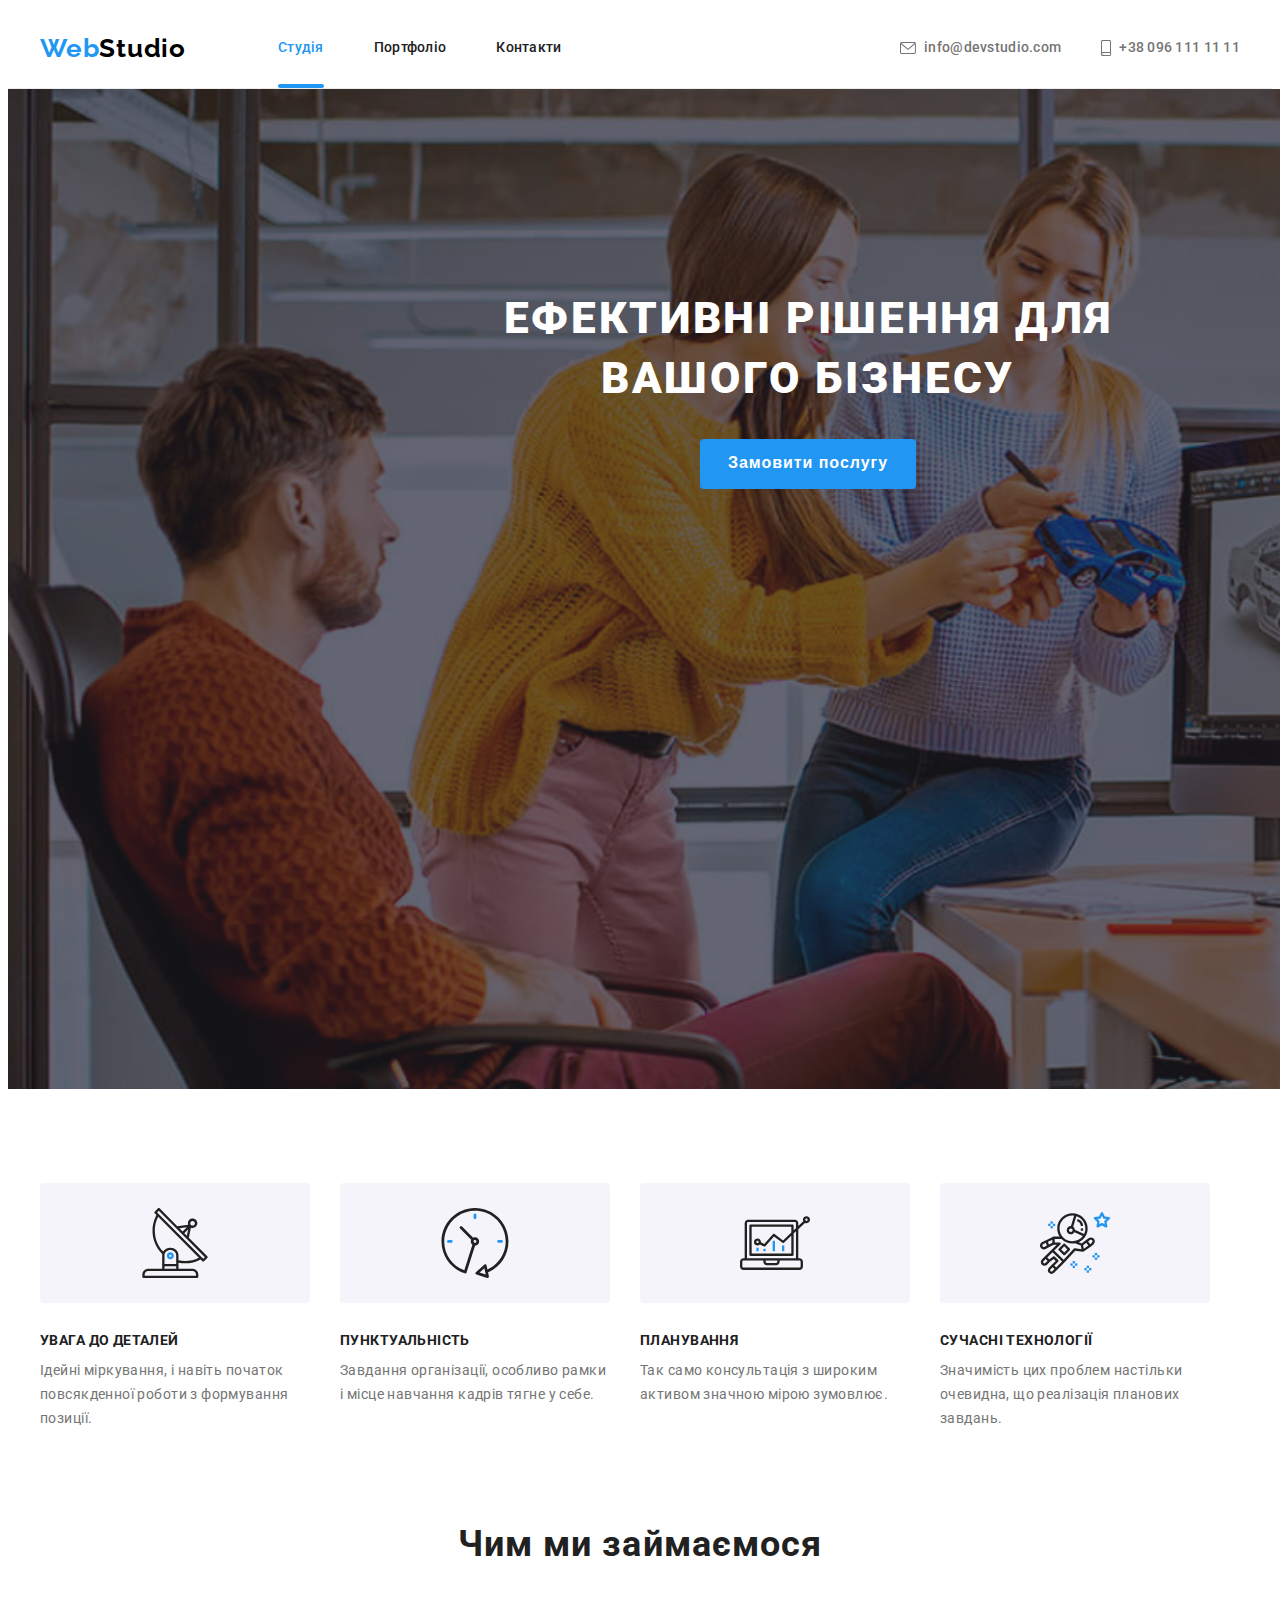
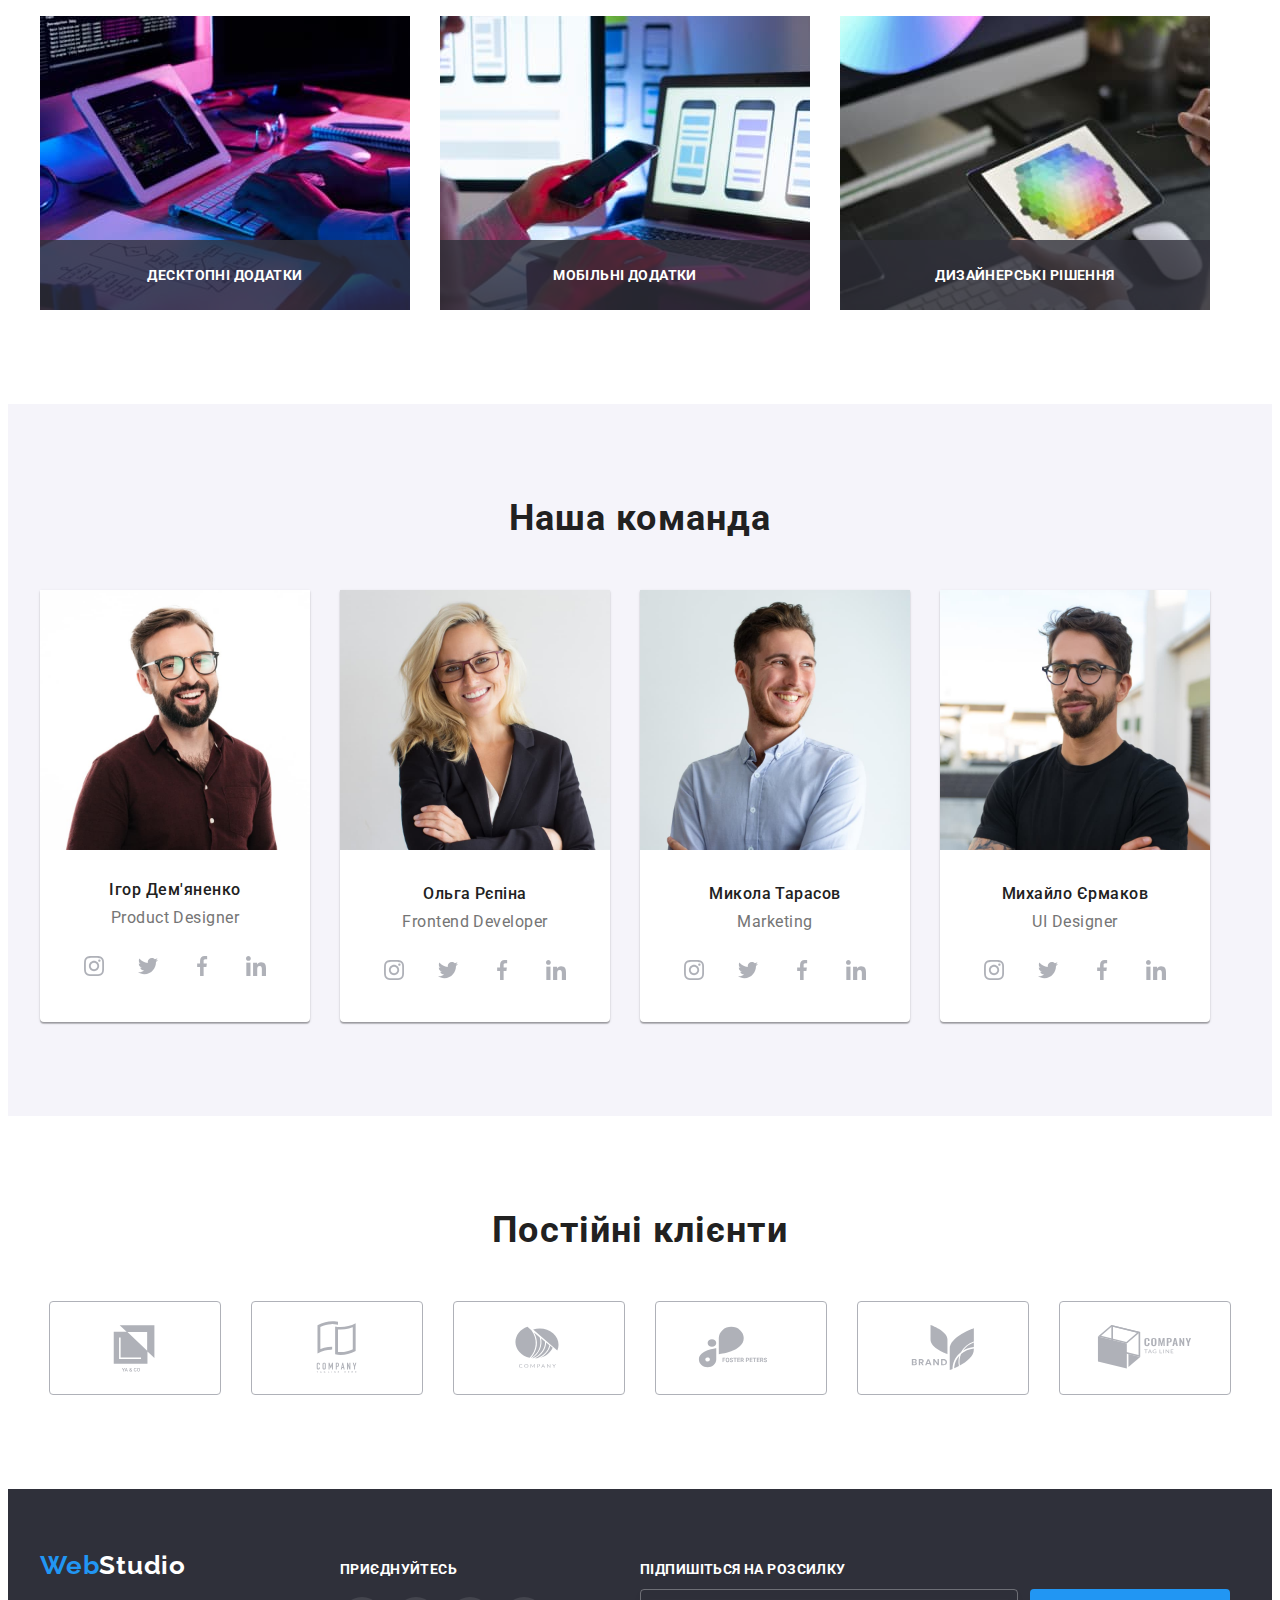
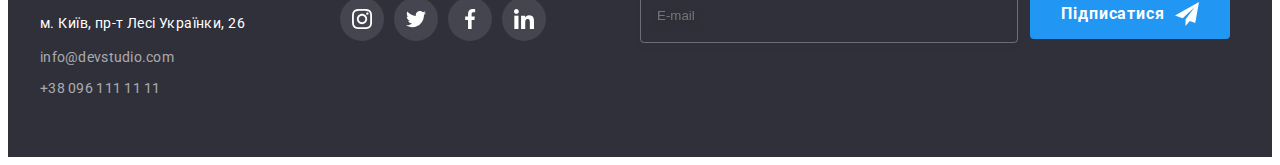
==== commit 376935b9: "new" ====
--- a/index.html
+++ b/index.html
@@ -11,7 +11,6 @@
 <link rel="preconnect" href="https://fonts.gstatic.com" crossorigin>
 <link href="https://fonts.googleapis.com/css2?family=Raleway:wght@700&family=Roboto:wght@400;500;700;900&display=swap" rel="stylesheet">
 
-    <link rel="stylesheet" href="./css/styles.css">
     <link rel="stylesheet" href="./css/main.min.css">
 </head>
 <body>
@@ -355,15 +354,15 @@
             <address>
             <ul class="list footer-finish">
                 <li class="footer-address">
-                    <a class="link feedback-adress" href="https://goo.gl/maps/wqpZzDvNSCtZP2SS6" 
+                    <a class="link-footer feedback-adress" href="https://goo.gl/maps/wqpZzDvNSCtZP2SS6" 
                     target="_blank" 
                     rel="noopener noreferrer">м. Київ, пр-т Лесі Українки, 26</a>
                 </li>
                 <li class="footer-address">
-                    <a class="link feedback" href="mailto:info@devstudio.com">info@devstudio.com</a>
+                    <a class="link-footer feedback" href="mailto:info@devstudio.com">info@devstudio.com</a>
                 </li>
                 <li class="footer-address">
-                    <a class="link feedback" href="tel:+380961111111">+38 096 111 11 11</a>
+                    <a class="link-footer feedback" href="tel:+380961111111">+38 096 111 11 11</a>
                 </li>
             </ul>
         </address>
--- a/css/main.min.css
+++ b/css/main.min.css
@@ -1 +1 @@
-:root{--accent-color: #2196F3;--primary-text-color: #212121;--text-color: #FFFFFF;--feedback-color: #757575;--background-button-color: #188CE8;--background-buttons-color: #F5F4FA;--background-color: #2F303A ;--logo-color: #000000;--portfolio-background-color: #F5F5F5;--portfolio-header-color: #ECECEC;--social-color: #AFB1B8;--contact-color: #212121}.text{font-family:"Roboto";font-style:normal;font-weight:700;font-size:14px;line-height:16px;text-align:center;letter-spacing:.03em;text-transform:uppercase;color:var(--text-color)}.link{text-decoration:none;font-family:"Roboto",sans-serif;font-style:normal;font-weight:500;font-size:14px;line-height:1.14;letter-spacing:.02em;color:var(--primary-text-color);letter-spacing:.02em;transition:color 250ms cubic-bezier(0.4, 0, 0.2, 1)}.link:hover,.link:focus{color:var(--accent-color)}.list{list-style:none;padding-left:0px;margin-bottom:0px}body{color:var(--primary-text-color);font-family:"Roboto",sans-serif}.feedback-adress{color:var(--text-color);font-style:normal;font-weight:400;font-size:14px;line-height:24px;letter-spacing:.03em}.container{width:1200px;margin-left:auto;margin-right:auto;padding-left:15px;padding-right:15px}.visual-hidden{position:absolute;width:1px;height:1px;margin:-1px;margin-top:10px;margin-left:8px;border:0;padding:0;white-space:nowrap;-webkit-clip-path:inset(100%);clip-path:inset(100%);clip:rect(0 0 0 0);overflow:hidden}.team{font-style:normal;font-weight:700;font-size:36px;line-height:1.16;text-align:center;letter-spacing:.03em;margin-top:0;margin-bottom:50px}.names{font-style:normal;font-weight:500;font-size:16px;line-height:19px;text-align:center;letter-spacing:.03em;margin-top:0;margin-bottom:10px}.main-header{border-style:solid;border-width:1px;border-top:none;border-left:none;border-right:none;margin-bottom:0;border-color:var(--portfolio-header-color)}.number{color:var(--feedback-color);padding-top:32px;padding-bottom:32px;display:flex;align-items:center}.nav-feedback__contacts-info{color:var(--feedback-color);padding-top:32px;padding-bottom:32px;display:flex;align-items:center}.studio{color:var(--accent-color);display:block;padding-bottom:32px;padding-top:32px}.main-header__logo{margin-right:92px}.logo{text-decoration:none;font-family:"Raleway",sans-serif;font-style:normal;font-weight:700;font-size:26px;line-height:1.19;color:var(--logo-color);letter-spacing:.03em}span{color:var(--accent-color)}.feedback{color:rgba(255,255,255,.6)}.header-container{display:flex;align-items:center}.navigation{display:flex;align-items:center}.nav-list{display:flex;align-items:center;margin-top:0}.header-feedback{display:flex;align-items:center;margin-left:auto;margin-top:0}.nav-list__items:not(:last-child){margin-right:50px}.nav-feedback__contacts:not(:last-child){margin-right:40px}.nav-feedback__contacts-info-images{fill:currentColor;margin-right:8px}.after-link{position:relative}.after-link::after{content:"";position:absolute;left:0;bottom:0;background:#2196f3;border-radius:2px;display:block;width:100%;height:4px}.nav-list__items-link{display:block;padding-bottom:32px;padding-top:32px}.footer-logo{color:var(--text-color);margin-bottom:28px}footer{background-color:var(--background-color);padding-top:60px;padding-bottom:60px}.footer-team{color:var(--text-color);text-align:left;margin-bottom:20px;font-family:"Roboto";font-style:normal;font-weight:700;font-size:14px;line-height:16px;letter-spacing:.03em;text-transform:uppercase}.workers-link-footer{display:flex;align-items:center;justify-content:center;width:44px;height:44px;border-radius:50%;background:rgba(255,255,255,.1);transition:background-color 250ms cubic-bezier(0.4, 0, 0.2, 1)}.workers-link-footer:focus,.workers-link-footer:hover{background-color:var(--accent-color)}.feedback-footer-text{text-align:left}.footer-btn{font-family:"Roboto";font-style:normal;font-weight:700;font-size:16px;line-height:30px;letter-spacing:.06em;display:flex;align-items:center;justify-content:center;width:200px;height:50px;background:#2196f3;border-radius:4px;border:0;padding:0;color:var(--text-color);cursor:pointer}.footer-btn:hover,.footer-btn:focus{background:var(--background-button-color);box-shadow:0px 4px 4px rgba(0,0,0,.15)}.footer-margin{margin-right:94px}.picture-button{width:24px;height:24px;margin-left:10px;fill:var(--text-color)}.contact-footer-message{display:flex}.form-flex{display:flex}.contact-mail-footer{width:358px;height:50px;border:1px solid rgba(255,255,255,.3);filter:drop-shadow(0px 4px 4px rgba(0, 0, 0, 0.15));border-radius:4px;padding-left:16px;margin-right:12px;margin-top:0;background:rgba(0,0,0,0);color:var(--text-color)}.footer-address:not(:last-child){margin-bottom:12px}.footer-finish{margin-top:0;margin-bottom:0px}address{margin-top:30px}.footer-address-position{width:230px;margin-right:70px}.footer-position{display:flex;align-items:baseline}.workers-social-footer{display:flex;justify-content:space-between;margin-top:0}.workers-footer{width:20px;height:20px;fill:var(--text-color);transition:fill 250ms cubic-bezier(0.4, 0, 0.2, 1)}.portfolio-indent{margin-top:0;margin-bottom:50px;display:flex;justify-content:center}.portfolio-indent-buttons:not(:last-child){margin-right:8px}.button{padding:6px 22px;margin-top:5px;font-family:"Roboto";font-style:normal;font-weight:500;font-size:16px;line-height:1.6;text-align:center;letter-spacing:.03em;border:none;background:var(--background-buttons-color);border-radius:4px;transition:color 250ms cubic-bezier(0.4, 0, 0.2, 1),background-color 250ms cubic-bezier(0.4, 0, 0.2, 1),box-shadow 250ms cubic-bezier(0.4, 0, 0.2, 1)}.button:hover,.button:focus{box-shadow:0px 3px 1px rgba(0,0,0,.1),0px 1px 2px rgba(0,0,0,.08),0px 2px 2px rgba(0,0,0,.12);color:var(--text-color);background:var(--accent-color)}.main-button{padding:10px 24px;width:216px;height:50px;margin:0 auto;display:block;font-style:normal;font-weight:700;font-size:16px;line-height:1.8;align-items:center;text-align:center;letter-spacing:.06em;border-radius:4px;border:none;color:var(--text-color);background:var(--accent-color);transition:color 250ms cubic-bezier(0.4, 0, 0.2, 1)}.main-button:hover,.main-button:focus{background-color:var(--background-button-color);cursor:pointer}.main-button:active{background-color:var(--accent-color)}.employees{display:flex;flex-wrap:wrap;margin-top:-30px;margin-left:-30px}.employees__card{box-shadow:0px 1px 3px rgba(0,0,0,.12),0px 1px 1px rgba(0,0,0,.14),0px 2px 1px rgba(0,0,0,.2);border-radius:0px 0px 4px 4px;margin-top:30px;margin-left:30px;background-color:var(--text-color)}.main-sabtitle__employees:not(:last-child){margin-right:30px}.our-team{padding-top:94px;padding-bottom:94px;background-color:var(--background-buttons-color)}.team{font-style:normal;font-weight:700;font-size:36px;line-height:1.16;text-align:center;letter-spacing:.03em;margin-top:0;margin-bottom:50px}.names{font-style:normal;font-weight:500;font-size:16px;line-height:19px;text-align:center;letter-spacing:.03em;margin-top:0;margin-bottom:10px}.names-jobs-style{padding-top:30px;padding-bottom:30px;padding-left:32px;padding-right:32px}.jobs{color:var(--feedback-color);font-style:normal;font-weight:400;font-size:16px;line-height:1.18;text-align:center;letter-spacing:.03em;margin-top:0;margin-bottom:16px}.workers-social__link-job{display:flex;align-items:center;justify-content:center;width:44px;height:44px;border-radius:50%;transition:background-color 250ms cubic-bezier(0.4, 0, 0.2, 1)}.workers-social__link-job:focus,.workers-social__link-job:hover{background-color:var(--accent-color)}.workers-social__link-job-images{width:20px;height:20px;fill:var(--social-color);transition:fill 250ms cubic-bezier(0.4, 0, 0.2, 1)}.workers-social__link-job:focus .workers-social__link-job-images,.workers-social__link-job:hover .workers-social__link-job-images{fill:var(--text-color)}.workers-social{display:flex;justify-content:space-between}.workers-social__link:not(:last-child){margin-right:10px}.backdrop.is-hidden{opacity:0;visibility:hidden;pointer-events:none}.backdrop{position:fixed;top:0;left:0;width:100vw;height:100vh;background-color:rgba(0,0,0,.2);transition:250ms cubic-bezier(0.4, 0, 0.2, 1)}.backdrop.is-hidden .modal-window{top:50%;left:50%;transform:translate(-50%, -50%) scale(0.5)}.modal-window{position:absolute;top:50%;left:50%;transform:translate(-50%, -50%);width:528px;height:580px;background-color:var(--text-color);box-shadow:0px 1px 3px rgba(0,0,0,.12),0px 1px 1px rgba(0,0,0,.14),0px 2px 1px rgba(0,0,0,.2);border-radius:4px;transition:250ms cubic-bezier(0.4, 0, 0.2, 1)}.close-button{position:absolute;top:8px;right:8px;width:30px;height:30px;border-radius:50%;border:1px solid rgba(0,0,0,.1);background-color:var(--text-color);padding:0;display:flex;justify-content:center;align-items:center;cursor:pointer;transition:250ms cubic-bezier(0.4, 0, 0.2, 1)}.close-button:hover{fill:var(--accent-color)}.modal-window-text{font-family:"Roboto";font-style:normal;font-weight:700;font-size:20px;line-height:23px;text-align:center;letter-spacing:.03em;margin-top:0;margin-bottom:12px}.contact-form-btn{padding:10px 24px;width:200px;height:50px;margin:0 auto;display:block;font-style:normal;font-weight:700;font-size:16px;line-height:1.8;align-items:center;text-align:center;letter-spacing:.06em;border-radius:4px;border:none;box-shadow:0px 4px 4px rgba(0,0,0,.15);color:var(--text-color);background:var(--accent-color);transition:color 250ms cubic-bezier(0.4, 0, 0.2, 1)}.contact-form-btn:hover,.contact-form-btn:focus{background-color:var(--background-button-color);cursor:pointer}.contact-form{padding:40px}.contact-form-field{display:block;margin-top:10px;font-family:"Roboto";font-style:normal;font-weight:400;font-size:12px;line-height:14px;letter-spacing:.01em;color:var(--feedback-color)}.contact-form-input{width:100%;height:40px;border:1px solid rgba(33,33,33,.2);border-radius:4px;margin-top:4px;padding-left:42px}.contact-form-input:focus,.contact-form-input:hover{outline:none;border-color:var(--accent-color)}.contact-form-images-pic{display:block;width:18px;height:18px;position:absolute;top:60%;left:14px;transform:translateY(-50%);fill:var(--contact-color)}.contact-form-input:focus+.contact-form-images-pic{fill:var(--accent-color)}.contact-form-input:hover+.contact-form-images-pic{fill:var(--accent-color)}.contact-form-images{position:relative;display:block}.contact-form-message{width:100%;height:120px;margin-top:4px;padding:10px 15px;resize:none;border:1px solid rgba(33,33,33,.2);border-radius:4px;margin-bottom:20px}.contact-form-message:focus{outline:none;border-color:var(--accent-color)}.contact-form-checkbox-label{display:flex;align-items:center;margin-bottom:30px;font-family:"Roboto";font-style:normal;font-weight:400;font-size:14px;line-height:24px;letter-spacing:.03em;color:var(--feedback-color);margin-left:15px}.contact-form-checkbox-label::before{display:inline-block;width:16px;height:15px;border:2px solid;border-color:var(--contact-color);border-radius:2px;cursor:pointer;content:"";margin-right:8px}.input-contact-form-checkbox:checked+.contact-form-checkbox-label::before{border:0;background-repeat:no-repeat;background-image:url(../images/check-box/accept.svg);background-position:center;background-color:var(--accent-color)}.contact-form-checkbox-label::before .input-contact-form-checkbox:hover,.input-contact-form-checkbox:focus+.contact-form-checkbox-label::before{border-color:var(--accent-color)}.contact-link{color:var(--accent-color)}.input-contact-form-checkbox{position:relative;left:15px;top:20px}.main-section__text{justify-content:center}.main-section-color{width:1600px;height:600px;margin-left:auto;margin-right:auto;background-image:linear-gradient(rgba(47, 48, 58, 0.4), rgba(47, 48, 58, 0.4)),url("../images/background/Img.png");background-size:cover;background-color:var(--background-color);padding-top:200px;padding-bottom:200px}.main-section__text-type{text-align:center;max-width:696px;font-style:normal;font-weight:900;font-size:44px;line-height:1.36;text-align:center;letter-spacing:.06em;text-transform:uppercase;color:var(--text-color);margin-bottom:30px;margin-top:0;margin-left:auto;margin-right:auto}.invisible{position:absolute;white-space:nowrap;width:1px;height:1px;overflow:hidden;border:0;padding:0;clip:rect(0 0 0 0);-webkit-clip-path:inset(50%);clip-path:inset(50%);margin:-1px}.background-color{display:flex;background-color:var(--background-buttons-color);width:270px;height:120px;border-radius:4px;align-items:center;justify-content:center;margin-bottom:30px}.saptitel{font-style:normal;font-weight:700;font-size:14px;line-height:1.14;letter-spacing:.03em;text-transform:uppercase;color:var(--primary-text-color);max-width:270px;margin-top:0;margin-bottom:10px}.sabtitel{font-style:normal;font-weight:400;font-size:14px;line-height:1.7;letter-spacing:.03em;color:var(--feedback-color);max-width:270px;margin-top:0;margin-bottom:0}.main-sabtitle{display:flex;margin-top:0}.main-sabtitle__employees-images{display:flex;padding-left:0;margin-top:0}.work-images{display:flex;padding-left:0;margin-top:0}.company{padding-top:94px;padding-bottom:94px;padding-left:0;padding-right:0}.company-style__magrin-link-images{width:106px;height:60px}.company-style{margin-top:0;display:flex;justify-content:center}.company-style__magrin:not(:last-child){margin-right:30px}.company-style__magrin-link{display:flex;width:170px;height:92px;justify-content:center;align-items:center;fill:var(--social-color);border-radius:4px;border-style:solid;border-width:1px;border-color:var(--social-color);transition:fill 250ms cubic-bezier(0.4, 0, 0.2, 1),border-color 250ms cubic-bezier(0.4, 0, 0.2, 1)}.company-style__magrin-link:hover,.company-style__magrin-link:focus{fill:var(--accent-color);border-color:var(--accent-color)}.border-color{border-width:1px;border-style:solid;border-color:var(--background-buttons-color);border-top:none;padding-left:24px;padding-right:24px;padding-top:20px;padding-bottom:20px;background-color:var(--text-color);position:relative;z-index:2}.portfolio-headers{font-style:normal;font-weight:700;font-size:18px;line-height:2;letter-spacing:.06em;margin-bottom:4px;margin-top:0}.headers-veiw{font-style:normal;font-weight:400;font-size:16px;line-height:1.8;letter-spacing:.03em;color:var(--feedback-color);margin-bottom:0;margin-top:0}.employees__card-portfolio{margin-top:30px;margin-left:30px}.portfolio-background{padding-top:94px;padding-bottom:94px}.employees__card-portfolio-link{display:block;text-decoration:none;color:var(--primary-text-color);position:relative;overflow:hidden;transition:box-shadow 250ms cubic-bezier(0.4, 0, 0.2, 1)}.employees__card-portfolio-link:focus,.employees__card-portfolio-link:hover{box-shadow:0px 1px 1px rgba(0,0,0,.12),0px 4px 4px rgba(0,0,0,.06),1px 4px 6px rgba(0,0,0,.16)}.text-portfolio{align-items:center;justify-content:center;display:flex;width:370px;height:294px;background:rgba(33,150,243,.9);position:absolute;bottom:0;top:75%;z-index:1;transition:top 250ms cubic-bezier(0.4, 0, 0.2, 1)}.employees__card-portfolio-link:hover .text-portfolio,.employees__card-portfolio-link:focus .text-portfolio{top:0}.text-portfolio-theme{font-family:"Roboto";font-style:normal;font-weight:400;font-size:18px;line-height:28px;letter-spacing:.03em;padding:64px 24px;color:var(--text-color)}.work-images__example{position:relative;display:block;justify-content:center;align-items:center}.our-job{display:flex;justify-content:center;align-items:center;position:absolute;bottom:0;width:370px;height:70px;background:rgba(47,48,58,.8)}.work-images__example:not(:last-child){margin-right:30px}.our-advantages{padding-bottom:94px;padding-top:94px}.our-work{padding-bottom:94px}.work-images__example-pictures{display:block}.employees__card-pictures{display:block}/*# sourceMappingURL=main.min.css.map */+:root{--accent-color: #2196f3;--primary-text-color: #212121;--text-color: #ffffff;--feedback-color: #757575;--background-button-color: #188ce8;--background-buttons-color: #f5f4fa;--background-color: #2f303a;--logo-color: #000000;--portfolio-background-color: #f5f5f5;--portfolio-header-color: #ececec;--social-color: #afb1b8;--contact-color: #212121}.text{font-family:"Roboto";font-style:normal;font-weight:700;font-size:14px;line-height:16px;text-align:center;letter-spacing:.03em;text-transform:uppercase;color:var(--text-color)}.link{text-decoration:none;font-family:"Roboto",sans-serif;font-style:normal;font-weight:500;font-size:14px;line-height:1.14;letter-spacing:.02em;color:var(--primary-text-color);letter-spacing:.02em;transition:color 250ms cubic-bezier(0.4, 0, 0.2, 1)}.link:hover,.link:focus{color:var(--accent-color)}.list{list-style:none;padding-left:0px;margin-bottom:0px}body{color:var(--primary-text-color);font-family:"Roboto",sans-serif}.link-footer{text-decoration:none;font-family:"Roboto",sans-serif;font-style:normal;font-weight:400;font-size:14px;line-height:1.14;letter-spacing:.02em;color:var(--primary-text-color);letter-spacing:.02em;transition:color 250ms cubic-bezier(0.4, 0, 0.2, 1)}.link-footer:hover,.link-footer:focus{color:var(--accent-color)}.feedback-adress{color:var(--text-color);font-style:normal;font-weight:400;font-size:14px;line-height:24px;letter-spacing:.03em}.container{width:1200px;margin-left:auto;margin-right:auto;padding-left:15px;padding-right:15px}.visual-hidden{position:absolute;width:1px;height:1px;margin:-1px;margin-top:10px;margin-left:8px;border:0;padding:0;white-space:nowrap;-webkit-clip-path:inset(100%);clip-path:inset(100%);clip:rect(0 0 0 0);overflow:hidden}.team{font-style:normal;font-weight:700;font-size:36px;line-height:1.16;text-align:center;letter-spacing:.03em;margin-top:0;margin-bottom:50px}.names{font-style:normal;font-weight:500;font-size:16px;line-height:19px;text-align:center;letter-spacing:.03em;margin-top:0;margin-bottom:10px}.main-header{border-style:solid;border-width:1px;border-top:none;border-left:none;border-right:none;margin-bottom:0;border-color:var(--portfolio-header-color)}.number{color:var(--feedback-color);padding-top:32px;padding-bottom:32px;display:flex;align-items:center}.nav-feedback__contacts-info{color:var(--feedback-color);padding-top:32px;padding-bottom:32px;display:flex;align-items:center}.studio{color:var(--accent-color);display:block;padding-bottom:32px;padding-top:32px}.main-header__logo{margin-right:92px}.logo{text-decoration:none;font-family:"Raleway",sans-serif;font-style:normal;font-weight:700;font-size:26px;line-height:1.19;color:var(--logo-color);letter-spacing:.03em}span{color:var(--accent-color)}.feedback{color:rgba(255,255,255,.6)}.header-container{display:flex;align-items:center}.navigation{display:flex;align-items:center}.nav-list{display:flex;align-items:center;margin-top:0}.header-feedback{display:flex;align-items:center;margin-left:auto;margin-top:0}.nav-list__items:not(:last-child){margin-right:50px}.nav-feedback__contacts:not(:last-child){margin-right:40px}.nav-feedback__contacts-info-images{fill:currentColor;margin-right:8px}.after-link{position:relative;color:var(--accent-color);display:block;padding-bottom:32px;padding-top:32px}.after-link::after{content:"";position:absolute;left:0;bottom:0;background:#2196f3;border-radius:2px;display:block;width:100%;height:4px}.nav-list__items-link{display:block;padding-bottom:32px;padding-top:32px}.footer-logo{color:var(--text-color);margin-bottom:28px}footer{background-color:var(--background-color);padding-top:60px;padding-bottom:60px}.footer-team{color:var(--text-color);text-align:left;margin-bottom:20px;font-family:"Roboto";font-style:normal;font-weight:700;font-size:14px;line-height:16px;letter-spacing:.03em;text-transform:uppercase}.workers-link-footer{display:flex;align-items:center;justify-content:center;width:44px;height:44px;border-radius:50%;background:rgba(255,255,255,.1);transition:background-color 250ms cubic-bezier(0.4, 0, 0.2, 1)}.workers-link-footer:focus,.workers-link-footer:hover{background-color:var(--accent-color)}.feedback-footer-text{text-align:left}.footer-btn{font-family:"Roboto";font-style:normal;font-weight:700;font-size:16px;line-height:30px;letter-spacing:.06em;display:flex;align-items:center;justify-content:center;width:200px;height:50px;background:#2196f3;border-radius:4px;border:0;padding:0;color:var(--text-color);cursor:pointer}.footer-btn:hover,.footer-btn:focus{background:var(--background-button-color);box-shadow:0px 4px 4px rgba(0,0,0,.15)}.footer-margin{margin-right:94px}.picture-button{width:24px;height:24px;margin-left:10px;fill:var(--text-color)}.contact-footer-message{display:flex}.form-flex{display:flex}.contact-mail-footer{width:358px;height:50px;border:1px solid rgba(255,255,255,.3);filter:drop-shadow(0px 4px 4px rgba(0, 0, 0, 0.15));border-radius:4px;padding-left:16px;margin-right:12px;margin-top:0;background:rgba(0,0,0,0);color:var(--text-color)}.footer-address:not(:last-child){margin-bottom:12px}.footer-finish{margin-top:0;margin-bottom:0px}address{margin-top:30px}.footer-address-position{width:230px;margin-right:70px}.footer-position{display:flex;align-items:baseline}.workers-social-footer{display:flex;justify-content:space-between;margin-top:0}.workers-footer{width:20px;height:20px;fill:var(--text-color);transition:fill 250ms cubic-bezier(0.4, 0, 0.2, 1)}.workers-social__link-job-items:not(:last-child){margin-right:10px}.workers-social__link-job-footer{display:flex;align-items:center;justify-content:center;width:44px;height:44px;border-radius:50%;background:rgba(255,255,255,.1);transition:background-color 250ms cubic-bezier(0.4, 0, 0.2, 1)}.workers-social__link-job-footer:focus,.workers-social__link-job-footer:hover{background-color:var(--accent-color)}.portfolio-indent{margin-top:0;margin-bottom:50px;display:flex;justify-content:center}.portfolio-indent-buttons:not(:last-child){margin-right:8px}.button{padding:6px 22px;margin-top:5px;font-family:"Roboto";font-style:normal;font-weight:500;font-size:16px;line-height:1.6;text-align:center;letter-spacing:.03em;border:none;background:var(--background-buttons-color);border-radius:4px;transition:color 250ms cubic-bezier(0.4, 0, 0.2, 1),background-color 250ms cubic-bezier(0.4, 0, 0.2, 1),box-shadow 250ms cubic-bezier(0.4, 0, 0.2, 1)}.button:hover,.button:focus{box-shadow:0px 3px 1px rgba(0,0,0,.1),0px 1px 2px rgba(0,0,0,.08),0px 2px 2px rgba(0,0,0,.12);color:var(--text-color);background:var(--accent-color)}.main-button{padding:10px 24px;width:216px;height:50px;margin:0 auto;display:block;font-style:normal;font-weight:700;font-size:16px;line-height:1.8;align-items:center;text-align:center;letter-spacing:.06em;border-radius:4px;border:none;color:var(--text-color);background:var(--accent-color);transition:color 250ms cubic-bezier(0.4, 0, 0.2, 1)}.main-button:hover,.main-button:focus{background-color:var(--background-button-color);cursor:pointer}.main-button:active{background-color:var(--accent-color)}.employees{display:flex;flex-wrap:wrap;margin-top:-30px;margin-left:-30px}.employees__card{box-shadow:0px 1px 3px rgba(0,0,0,.12),0px 1px 1px rgba(0,0,0,.14),0px 2px 1px rgba(0,0,0,.2);border-radius:0px 0px 4px 4px;margin-top:30px;margin-left:30px;background-color:var(--text-color)}.main-sabtitle__employees:not(:last-child){margin-right:30px}.our-team{padding-top:94px;padding-bottom:94px;background-color:var(--background-buttons-color)}.names{font-style:normal;font-weight:500;font-size:16px;line-height:19px;text-align:center;letter-spacing:.03em;margin-top:0;margin-bottom:10px}.names-jobs-style{padding-top:30px;padding-bottom:30px;padding-left:32px;padding-right:32px}.jobs{color:var(--feedback-color);font-style:normal;font-weight:400;font-size:16px;line-height:1.18;text-align:center;letter-spacing:.03em;margin-top:0;margin-bottom:16px}.workers-social__link-job{display:flex;align-items:center;justify-content:center;width:44px;height:44px;border-radius:50%;transition:background-color 250ms cubic-bezier(0.4, 0, 0.2, 1)}.workers-social__link-job:focus,.workers-social__link-job:hover{background-color:var(--accent-color)}.workers-social__link-job-images{width:20px;height:20px;fill:var(--social-color);transition:fill 250ms cubic-bezier(0.4, 0, 0.2, 1)}.workers-social__link-job:focus .workers-social__link-job-images,.workers-social__link-job:hover .workers-social__link-job-images{fill:var(--text-color)}.workers-social{display:flex;justify-content:space-between}.workers-social__link:not(:last-child){margin-right:10px}.backdrop.is-hidden{opacity:0;visibility:hidden;pointer-events:none}.backdrop{position:fixed;top:0;left:0;width:100vw;height:100vh;background-color:rgba(0,0,0,.2);transition:250ms cubic-bezier(0.4, 0, 0.2, 1)}.backdrop.is-hidden .modal-window{top:50%;left:50%;transform:translate(-50%, -50%) scale(0.5)}.modal-window{position:absolute;top:50%;left:50%;transform:translate(-50%, -50%);width:528px;height:580px;background-color:var(--text-color);box-shadow:0px 1px 3px rgba(0,0,0,.12),0px 1px 1px rgba(0,0,0,.14),0px 2px 1px rgba(0,0,0,.2);border-radius:4px;transition:250ms cubic-bezier(0.4, 0, 0.2, 1)}.close-button{position:absolute;top:8px;right:8px;width:30px;height:30px;border-radius:50%;border:1px solid rgba(0,0,0,.1);background-color:var(--text-color);padding:0;display:flex;justify-content:center;align-items:center;cursor:pointer;transition:250ms cubic-bezier(0.4, 0, 0.2, 1)}.close-button:hover{fill:var(--accent-color)}.modal-window-text{font-family:"Roboto";font-style:normal;font-weight:700;font-size:20px;line-height:23px;text-align:center;letter-spacing:.03em;margin-top:0;margin-bottom:12px}.contact-form-btn{padding:10px 24px;width:200px;height:50px;margin:0 auto;display:block;font-style:normal;font-weight:700;font-size:16px;line-height:1.8;text-align:center;letter-spacing:.06em;border-radius:4px;border:none;box-shadow:0px 4px 4px rgba(0,0,0,.15);color:var(--text-color);background:var(--accent-color);transition:color 250ms cubic-bezier(0.4, 0, 0.2, 1)}.contact-form-btn:hover,.contact-form-btn:focus{background-color:var(--background-button-color);cursor:pointer}.contact-form{padding:40px}.contact-form-field{display:block;margin-top:10px;font-family:"Roboto";font-style:normal;font-weight:400;font-size:12px;line-height:14px;letter-spacing:.01em;color:var(--feedback-color)}.contact-form-input{width:100%;height:40px;border:1px solid rgba(33,33,33,.2);border-radius:4px;margin-top:4px;padding-left:42px}.contact-form-input:focus,.contact-form-input:hover{outline:none;border-color:var(--accent-color)}.contact-form-images-pic{display:block;width:18px;height:18px;position:absolute;top:60%;left:14px;transform:translateY(-50%);fill:var(--contact-color)}.contact-form-input:focus+.contact-form-images-pic{fill:var(--accent-color)}.contact-form-input:hover+.contact-form-images-pic{fill:var(--accent-color)}.contact-form-images{position:relative;display:block}.contact-form-message{width:100%;height:120px;margin-top:4px;padding:10px 15px;resize:none;border:1px solid rgba(33,33,33,.2);border-radius:4px}.contact-form-message:focus{outline:none;border-color:var(--accent-color)}.contact-form-checkbox-label{display:flex;align-items:center;margin-bottom:30px;font-family:"Roboto";font-style:normal;font-weight:400;font-size:14px;line-height:24px;letter-spacing:.03em;color:var(--feedback-color);margin-left:15px}.contact-form-checkbox-label::before{display:inline-block;width:16px;height:15px;border:2px solid;border-color:var(--contact-color);border-radius:2px;cursor:pointer;content:"";margin-right:8px}.input-contact-form-checkbox:checked+.contact-form-checkbox-label::before{border:0;background-repeat:no-repeat;background-image:url(../images/check-box/accept.svg);background-position:center;background-color:var(--accent-color)}.contact-form-checkbox-label::before .input-contact-form-checkbox:hover,.input-contact-form-checkbox:focus+.contact-form-checkbox-label::before{border-color:var(--accent-color)}.contact-link{color:var(--accent-color)}.input-contact-form-checkbox{position:relative;left:15px;top:20px}.main-section__text{justify-content:center}.main-section-color{width:1600px;height:600px;margin-left:auto;margin-right:auto;background-image:linear-gradient(rgba(47, 48, 58, 0.4), rgba(47, 48, 58, 0.4)),url("../images/background/Img.png");background-size:cover;background-color:var(--background-color);padding-top:200px;padding-bottom:200px}.main-section__text-type{text-align:center;max-width:696px;font-style:normal;font-weight:900;font-size:44px;line-height:1.36;text-align:center;letter-spacing:.06em;text-transform:uppercase;color:var(--text-color);margin-bottom:30px;margin-top:0;margin-left:auto;margin-right:auto}.invisible{position:absolute;white-space:nowrap;width:1px;height:1px;overflow:hidden;border:0;padding:0;clip:rect(0 0 0 0);-webkit-clip-path:inset(50%);clip-path:inset(50%);margin:-1px}.background-color{display:flex;background-color:var(--background-buttons-color);width:270px;height:120px;border-radius:4px;align-items:center;justify-content:center;margin-bottom:30px}.saptitel{font-style:normal;font-weight:700;font-size:14px;line-height:1.14;letter-spacing:.03em;text-transform:uppercase;color:var(--primary-text-color);max-width:270px;margin-top:0;margin-bottom:10px}.sabtitel{font-style:normal;font-weight:400;font-size:14px;line-height:1.7;letter-spacing:.03em;color:var(--feedback-color);max-width:270px;margin-top:0;margin-bottom:0}.main-sabtitle{display:flex;margin-top:0}.main-sabtitle__employees-images{display:flex;padding-left:0;margin-top:0}.work-images{display:flex;padding-left:0;margin-top:0}.company{padding-top:94px;padding-bottom:94px;padding-left:0;padding-right:0}.company-style__magrin-link-images{width:106px;height:60px}.company-style{margin-top:0;display:flex;justify-content:center}.company-style__magrin:not(:last-child){margin-right:30px}.company-style__magrin-link{display:flex;width:170px;height:92px;justify-content:center;align-items:center;fill:var(--social-color);border-radius:4px;border-style:solid;border-width:1px;border-color:var(--social-color);transition:fill 250ms cubic-bezier(0.4, 0, 0.2, 1),border-color 250ms cubic-bezier(0.4, 0, 0.2, 1)}.company-style__magrin-link:hover,.company-style__magrin-link:focus{fill:var(--accent-color);border-color:var(--accent-color)}.border-color{border-width:1px;border-style:solid;border-color:var(--background-buttons-color);border-top:none;padding-left:24px;padding-right:24px;padding-top:20px;padding-bottom:20px;background-color:var(--text-color);position:relative;z-index:2}.portfolio-headers{font-style:normal;font-weight:700;font-size:18px;line-height:2;letter-spacing:.06em;margin-bottom:4px;margin-top:0}.headers-veiw{font-style:normal;font-weight:400;font-size:16px;line-height:1.8;letter-spacing:.03em;color:var(--feedback-color);margin-bottom:0;margin-top:0}.employees__card-portfolio{margin-top:30px;margin-left:30px}.portfolio-background{padding-top:94px;padding-bottom:94px}.employees__card-portfolio-link{display:block;text-decoration:none;color:var(--primary-text-color);position:relative;overflow:hidden;transition:box-shadow 250ms cubic-bezier(0.4, 0, 0.2, 1)}.employees__card-portfolio-link:focus,.employees__card-portfolio-link:hover{box-shadow:0px 1px 1px rgba(0,0,0,.12),0px 4px 4px rgba(0,0,0,.06),1px 4px 6px rgba(0,0,0,.16)}.text-portfolio{align-items:center;justify-content:center;display:flex;width:370px;height:294px;background:rgba(33,150,243,.9);position:absolute;bottom:0;top:75%;z-index:1;transition:top 250ms cubic-bezier(0.4, 0, 0.2, 1)}.employees__card-portfolio-link:hover .text-portfolio,.employees__card-portfolio-link:focus .text-portfolio{top:0}.text-portfolio-theme{font-family:"Roboto";font-style:normal;font-weight:400;font-size:18px;line-height:28px;letter-spacing:.03em;padding:64px 24px;color:var(--text-color)}.work-images__example{position:relative;display:block;justify-content:center;align-items:center}.our-job{display:flex;justify-content:center;align-items:center;position:absolute;bottom:0;width:370px;height:70px;background:rgba(47,48,58,.8)}.work-images__example:not(:last-child){margin-right:30px}.our-advantages{padding-bottom:94px;padding-top:94px}.our-work{padding-bottom:94px}.work-images__example-pictures{display:block}.employees__card-pictures{display:block}/*# sourceMappingURL=main.min.css.map */